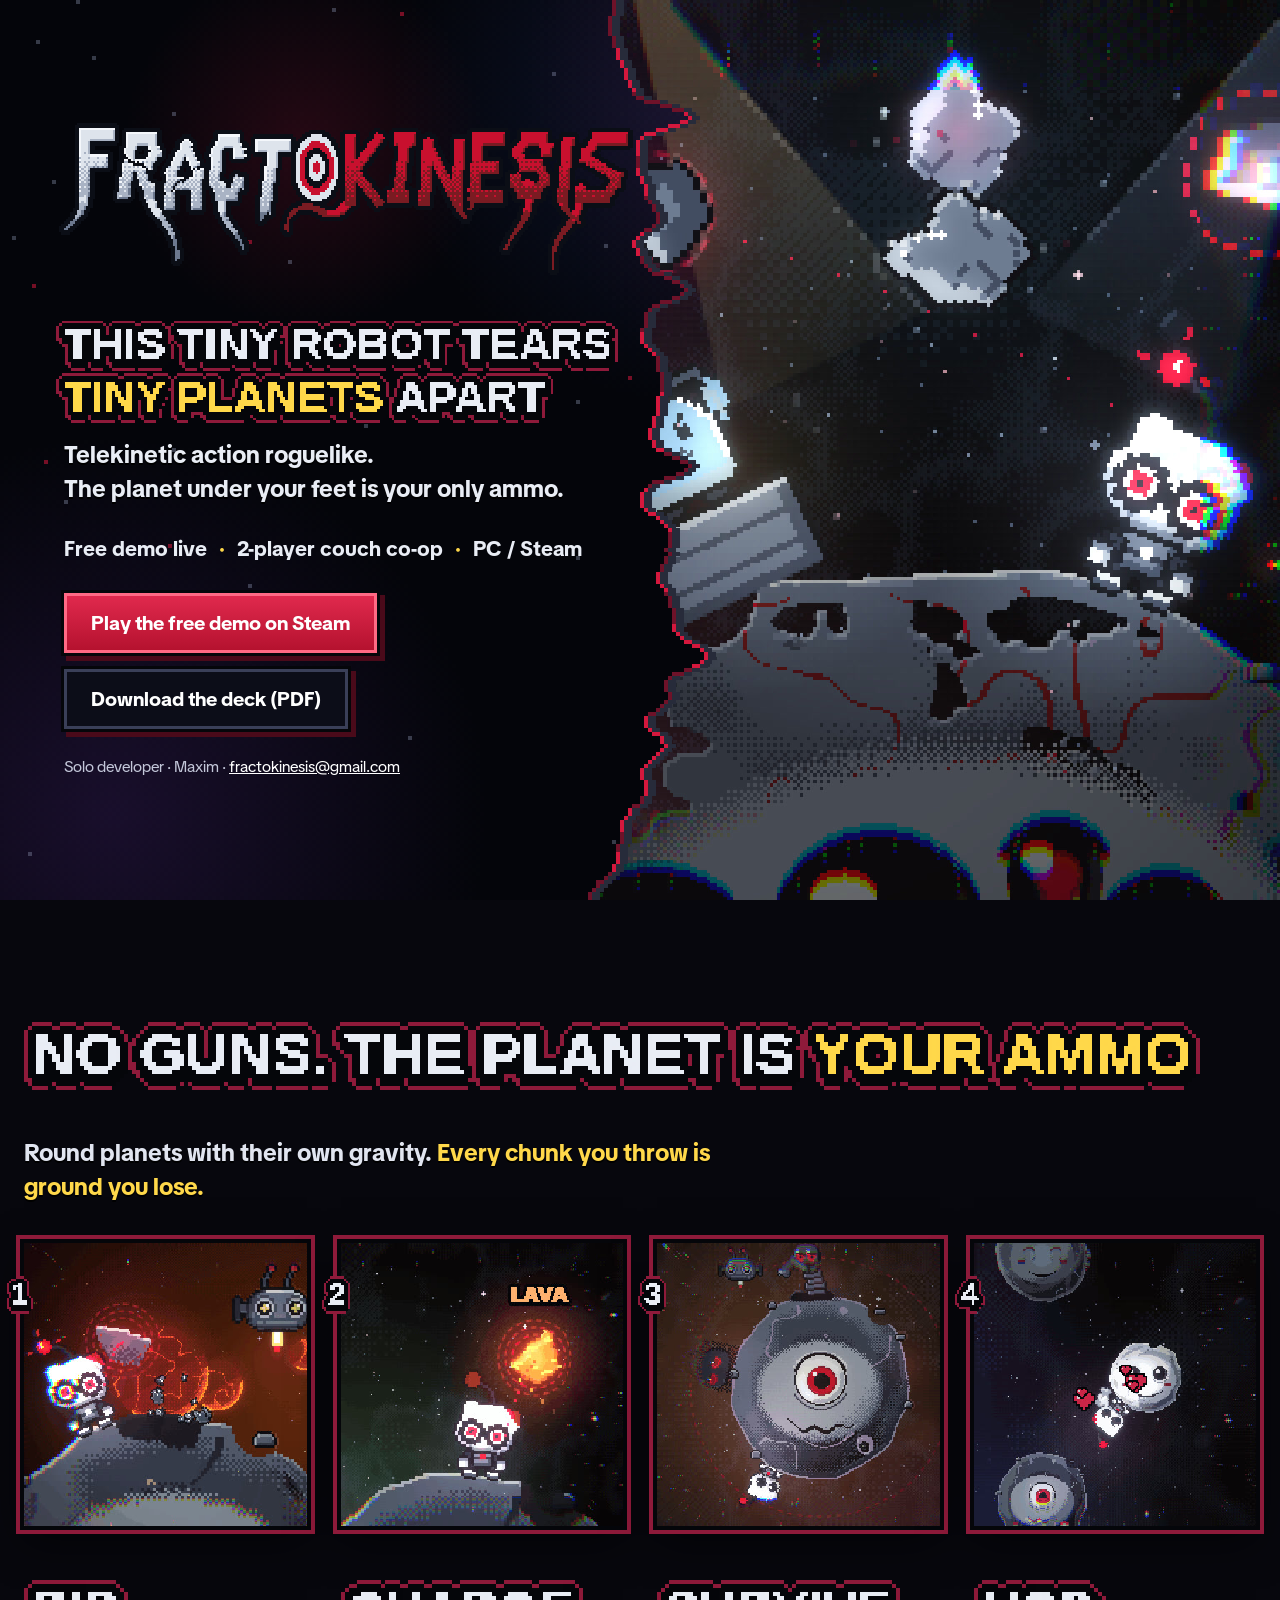
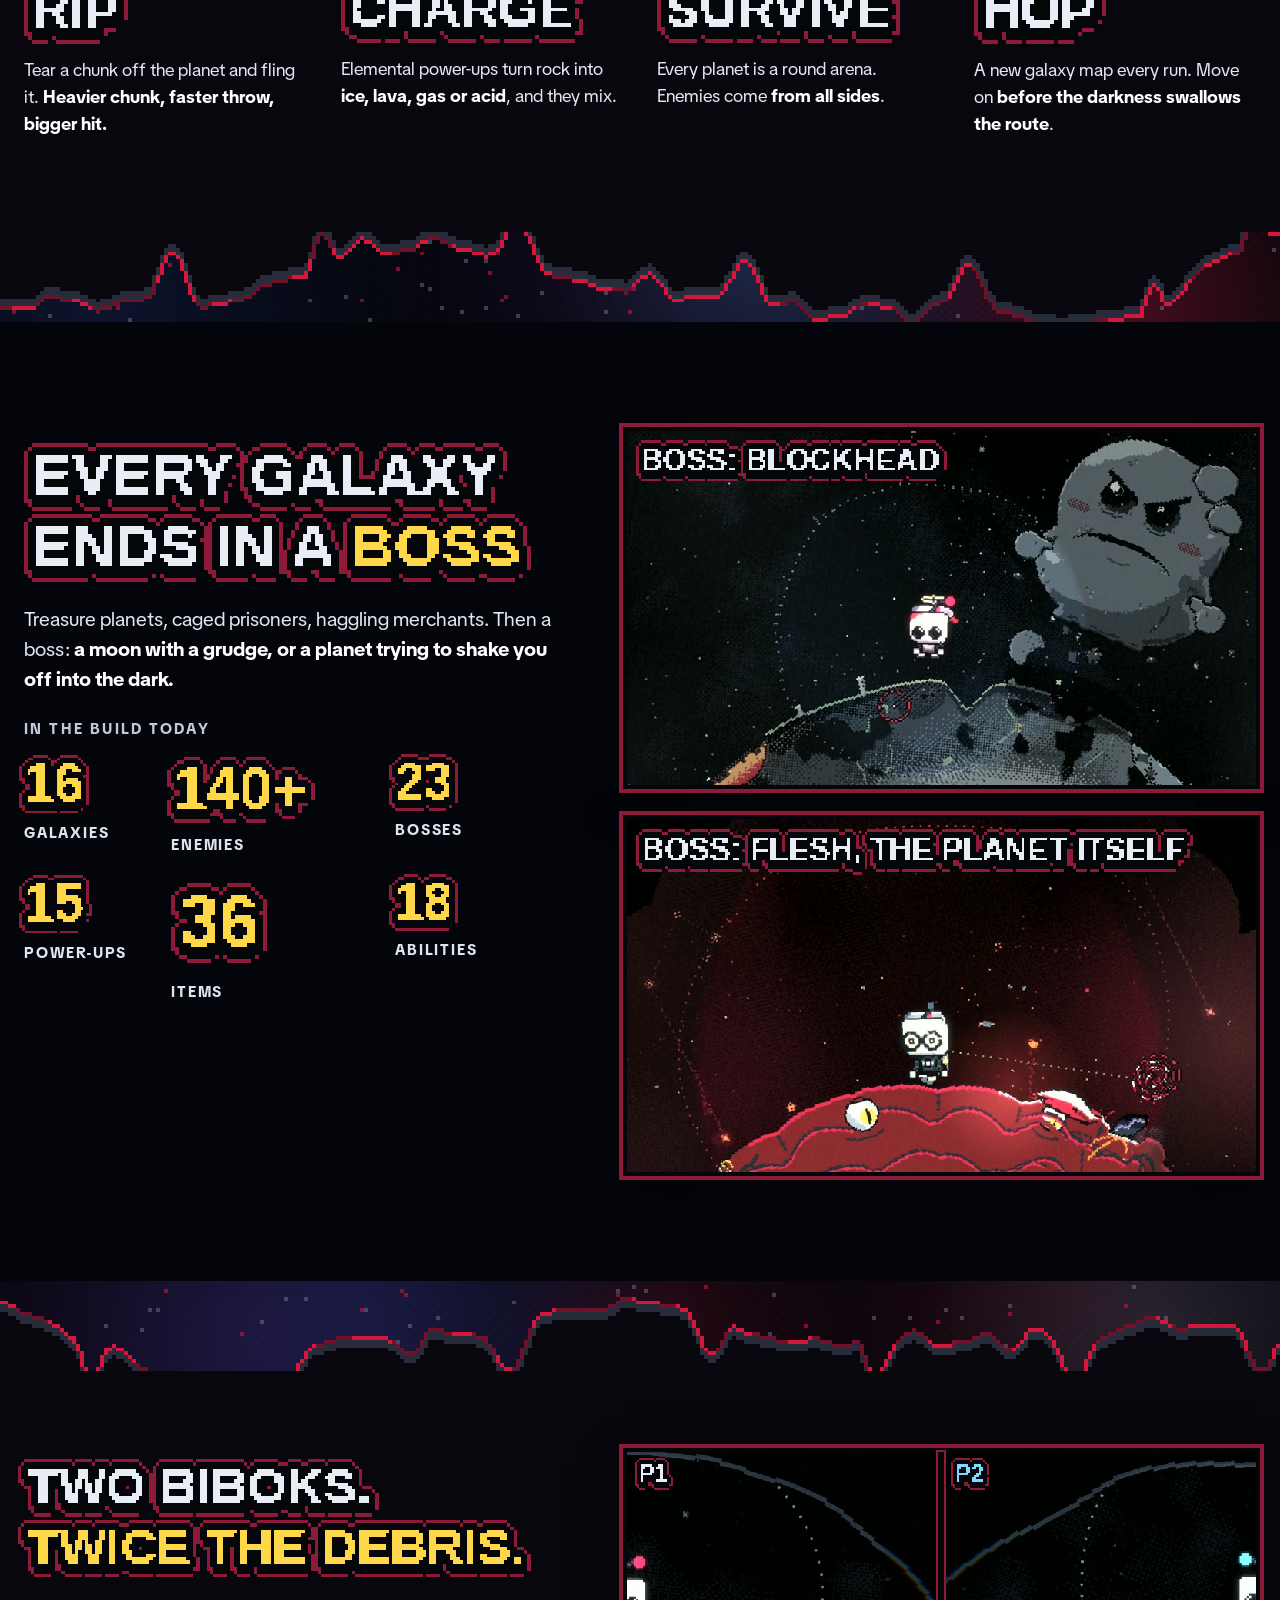
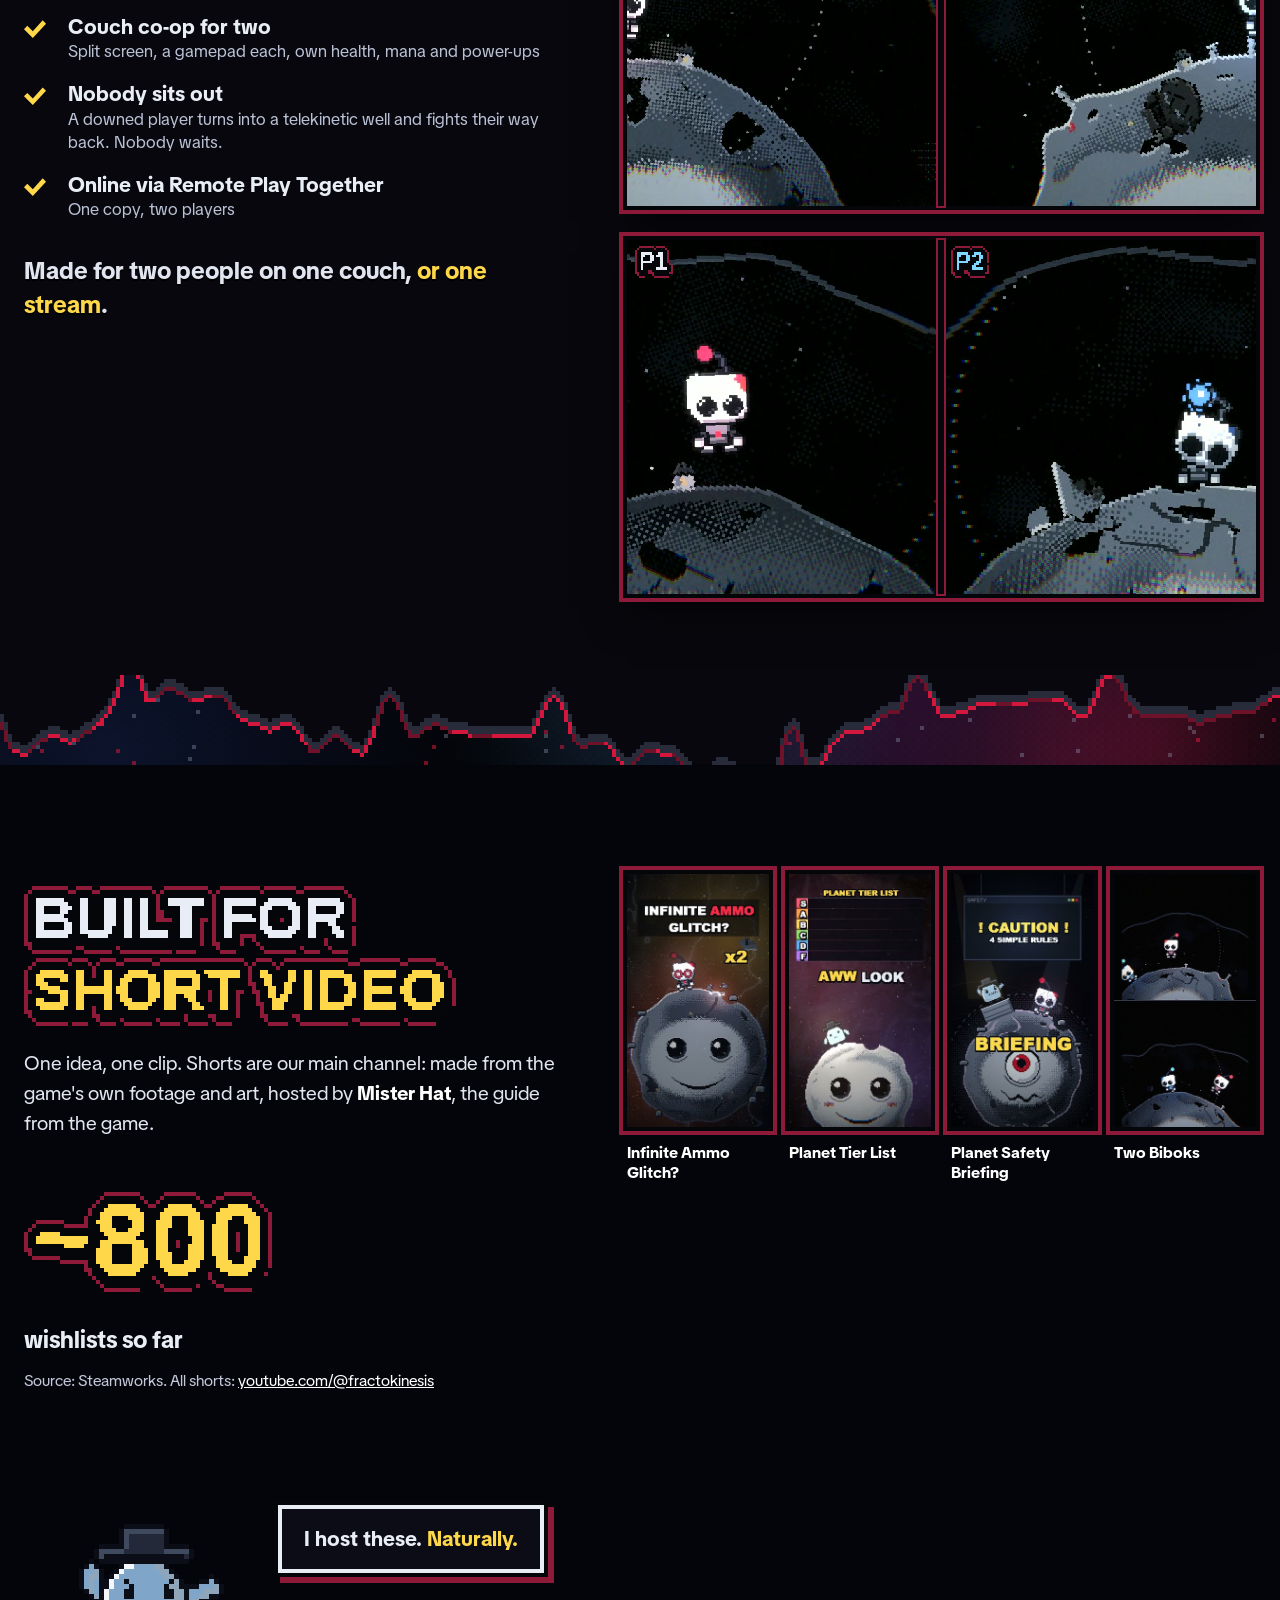
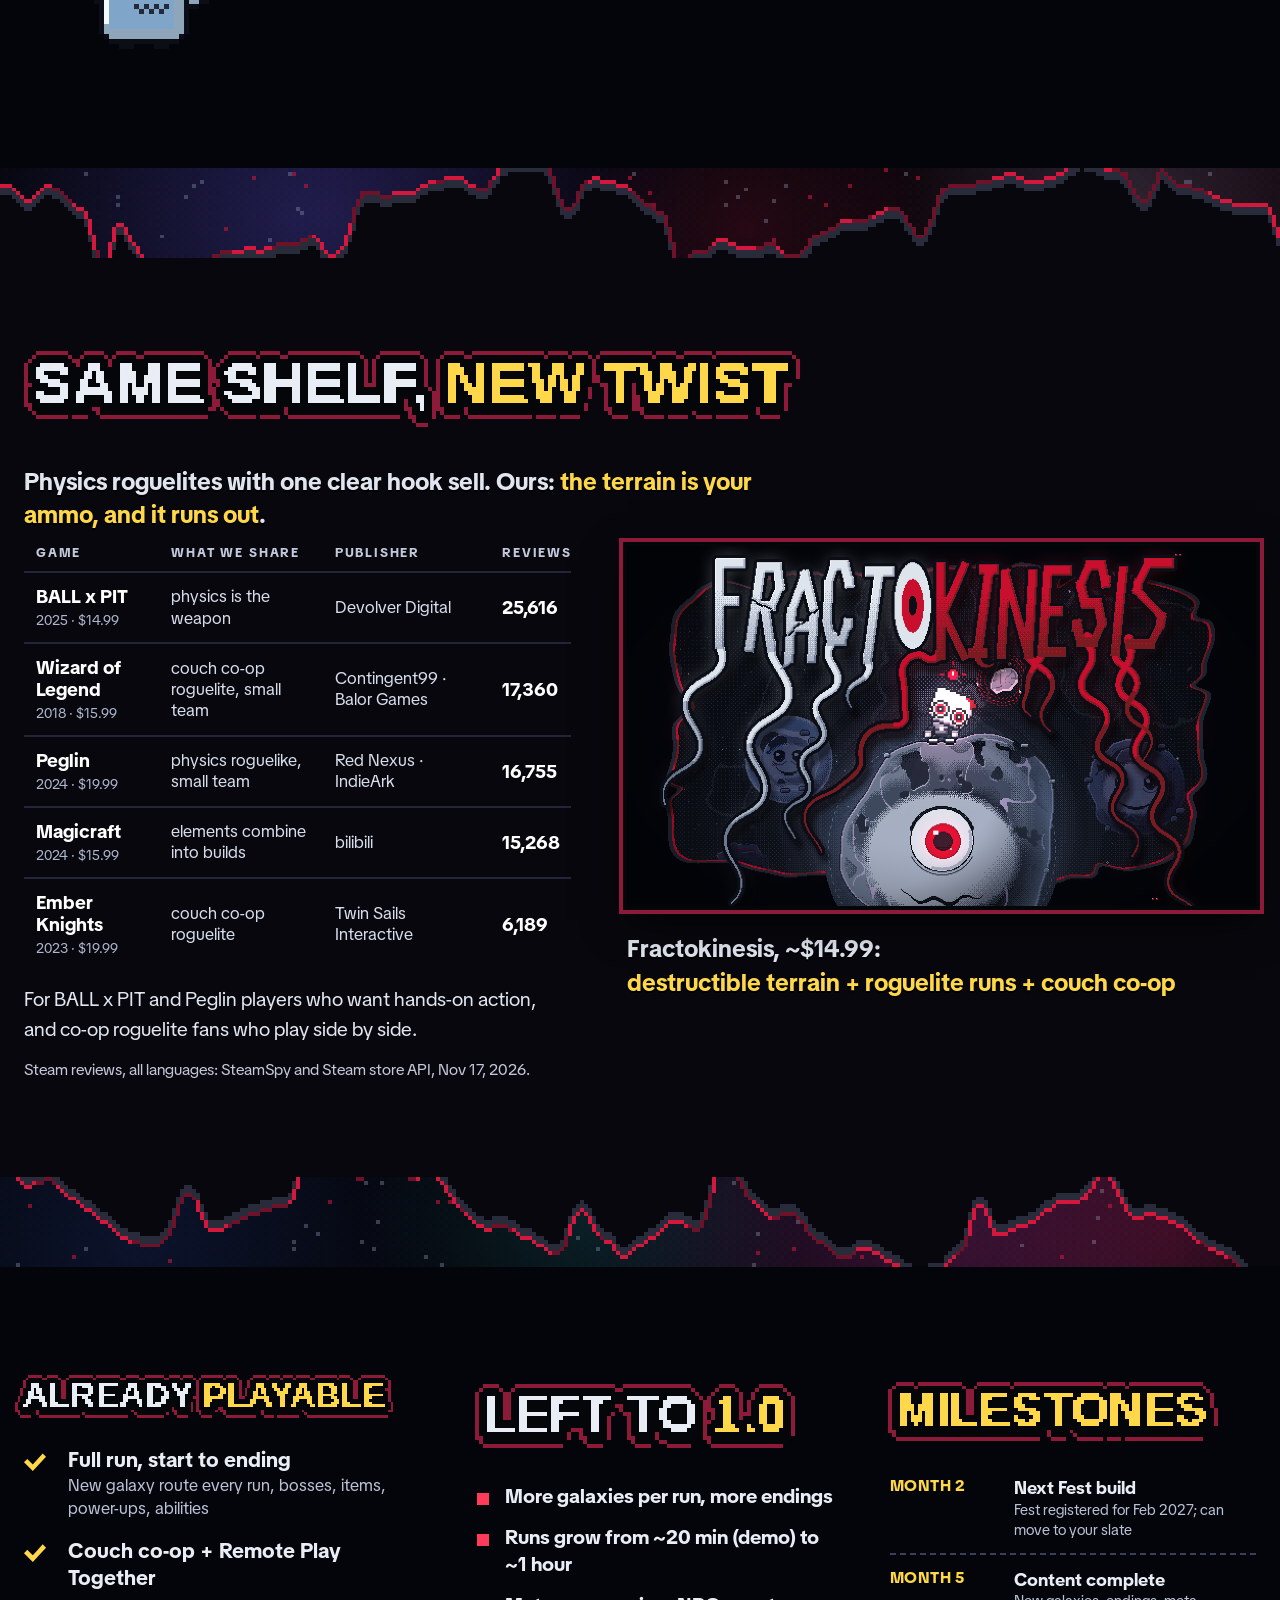
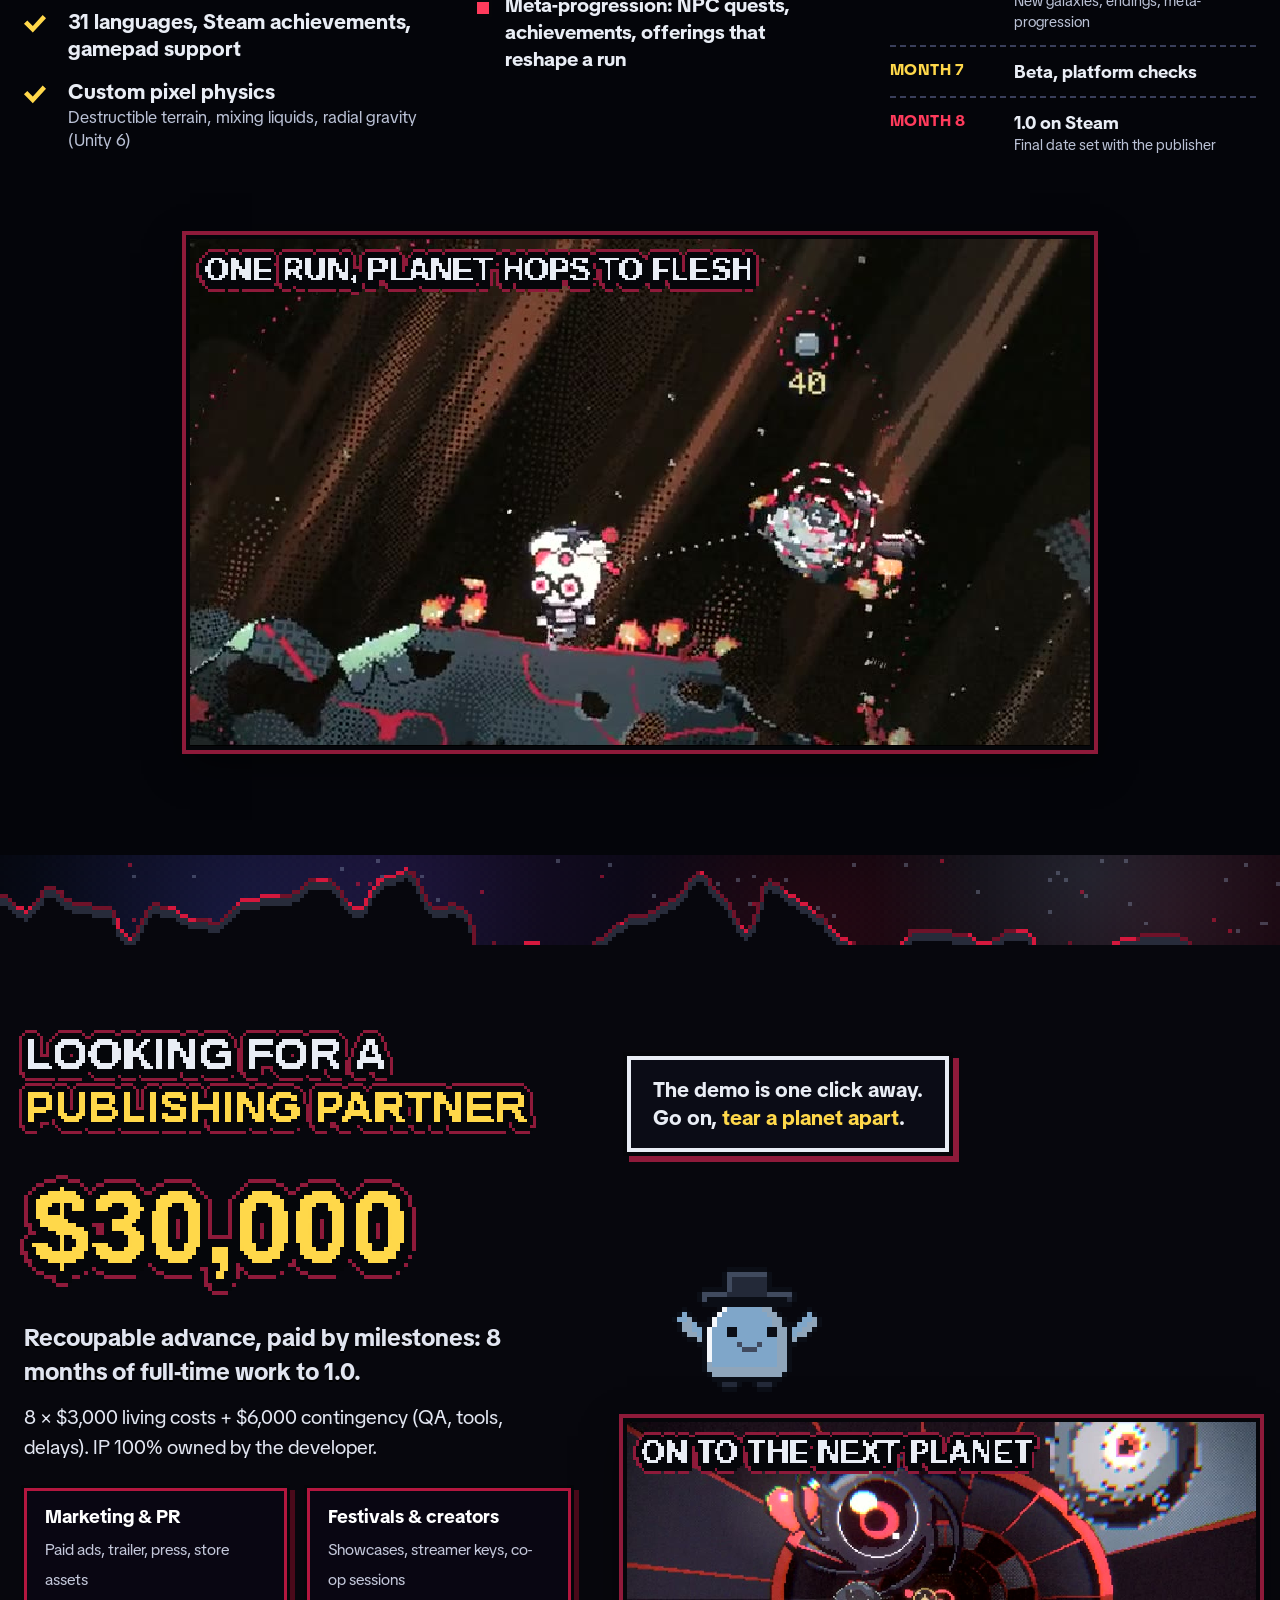
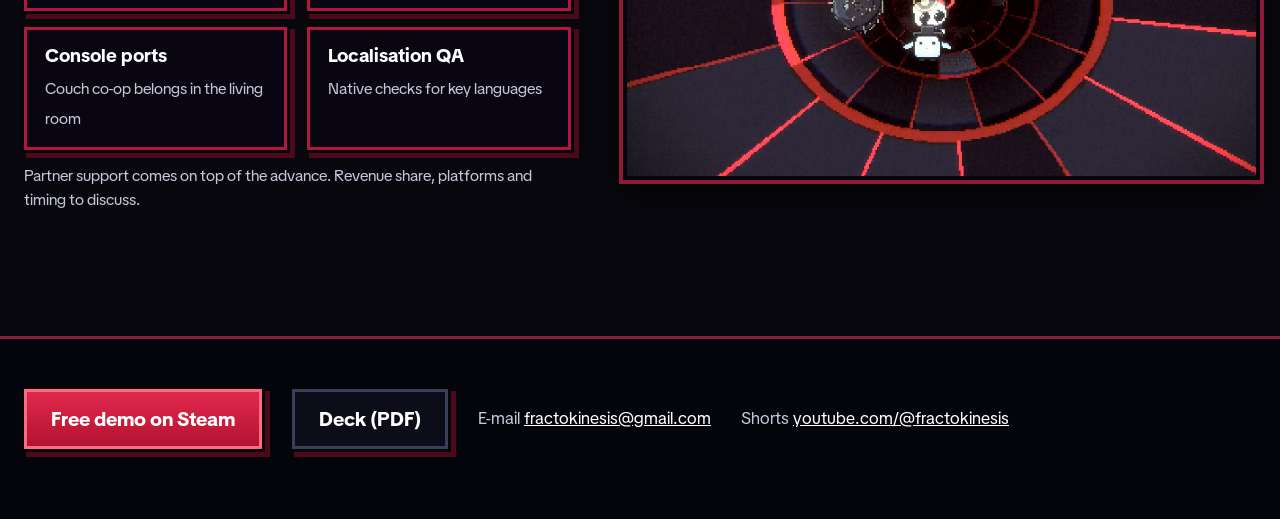
==== index.html @ a1fb47ad "Fractokinesis: publisher pitch Co-Authored-By: Claude Opus 5.5 <noreply@anthropic.com>" ====
<!DOCTYPE html>
<html lang="en"><head><meta charset="utf-8">
<title>Fractokinesis — for publishers</title>
<meta name="viewport" content="width=device-width,initial-scale=1">
<meta name="description" content="Fractokinesis: a telekinetic action roguelike where the planet is your ammo. Free demo on Steam, couch co-op. Looking for a publishing partner.">
<meta name="robots" content="noindex">
<link rel="stylesheet" href="site.css"></head>
<body class="site">
<canvas class="sky" data-seed="3"></canvas>
<header class="hero">
  <video class="herovid" muted loop playsinline preload="none" data-src="assets/cover.mp4" poster="assets/cover.jpg"></video>
  <canvas class="dark heroDark" data-side="right" data-at="0.5" data-seed="2" data-k="4"></canvas>
  <div class="heroText">
    <div class="logosite" role="img" aria-label="Fractokinesis"></div>
    <canvas class="pxt" data-t="THIS TINY ROBOT TEARS|*TINY PLANETS* APART" data-px="15" data-k="4"></canvas>
    <p class="lead">Telekinetic action roguelike.<br>The planet under your feet is your only ammo.</p>
    <p class="facts">Free demo live<i>·</i>2-player couch co-op<i>·</i>PC / Steam</p>
    <div class="btns"><a class="btn red" href="https://store.steampowered.com/app/5361720/Fractokinesis/">Play the free demo on Steam</a><a class="btn" href="Fractokinesis_pitch.pdf">Download the deck (PDF)</a></div>
    <p class="small">Solo developer · Maxim · <a href="mailto:fractokinesis@gmail.com">fractokinesis@gmail.com</a></p>
  </div>
</header>
<section id="loop" class="sec"><div class="wrap"><canvas class="pxt" data-t="NO GUNS. THE PLANET IS *YOUR AMMO*" data-px="15" data-k="4"></canvas>
<p class="lead">Round planets with their own gravity. <b class=g>Every chunk you throw is ground you lose.</b></p>
<div class="grid4"><div class="step"><figure class="shot sq"><video class="" muted loop playsinline preload="none" data-src="assets/step_ammo.mp4" poster="assets/step_ammo.jpg"></video><div class="tag"><canvas class="pxt" data-t="1" data-px="14" data-k="4"></canvas></div></figure><canvas class="pxt" data-t="RIP" data-px="13" data-k="4"></canvas><p>Tear a chunk off the planet and fling it. <b>Heavier chunk, faster throw, bigger hit.</b></p></div><div class="step"><figure class="shot sq"><video class="" muted loop playsinline preload="none" data-src="assets/step_sparks.mp4" poster="assets/step_sparks.jpg"></video><div class="tag"><canvas class="pxt" data-t="2" data-px="14" data-k="4"></canvas></div></figure><canvas class="pxt" data-t="CHARGE" data-px="13" data-k="4"></canvas><p>Elemental power-ups turn rock into <b>ice, lava, gas or acid</b>, and they mix.</p></div><div class="step"><figure class="shot sq"><video class="" muted loop playsinline preload="none" data-src="assets/step_planets.mp4" poster="assets/step_planets.jpg"></video><div class="tag"><canvas class="pxt" data-t="3" data-px="14" data-k="4"></canvas></div></figure><canvas class="pxt" data-t="SURVIVE" data-px="13" data-k="4"></canvas><p>Every planet is a round arena. Enemies come <b>from all sides</b>.</p></div><div class="step"><figure class="shot sq"><video class="" muted loop playsinline preload="none" data-src="assets/step_galaxy.mp4" poster="assets/step_galaxy.jpg"></video><div class="tag"><canvas class="pxt" data-t="4" data-px="14" data-k="4"></canvas></div></figure><canvas class="pxt" data-t="HOP" data-px="13" data-k="4"></canvas><p>A new galaxy map every run. Move on <b>before the darkness swallows the route</b>.</p></div></div></div></section>
<section id="bosses" class="sec darkband"><canvas class="dark edge top" data-side="top" data-at="0.5" data-seed="7" data-k="4"></canvas><div class="wrap"><div class="split">
  <div class="txt"><canvas class="pxt" data-t="EVERY GALAXY|ENDS IN A *BOSS*" data-px="15" data-k="4"></canvas>
    <p>Treasure planets, caged prisoners, haggling merchants. Then a boss: <b>a moon with a grudge, or a planet trying to shake you off into the dark.</b></p>
    <p class="kick">In the build today</p><div class="nums"><div class="num"><canvas class="pxt" data-t="*16*" data-px="18" data-k="4"></canvas><span>galaxies</span></div><div class="num"><canvas class="pxt" data-t="*140+*" data-px="18" data-k="4"></canvas><span>enemies</span></div><div class="num"><canvas class="pxt" data-t="*23*" data-px="18" data-k="4"></canvas><span>bosses</span></div><div class="num"><canvas class="pxt" data-t="*15*" data-px="18" data-k="4"></canvas><span>power-ups</span></div><div class="num"><canvas class="pxt" data-t="*36*" data-px="18" data-k="4"></canvas><span>items</span></div><div class="num"><canvas class="pxt" data-t="*18*" data-px="18" data-k="4"></canvas><span>abilities</span></div></div></div>
  <div class="media2"><figure class="shot"><video class="" muted loop playsinline preload="none" data-src="assets/boss_block.mp4" poster="assets/boss_block.jpg"></video><div class="cap"><canvas class="pxt" data-t="BOSS: BLOCKHEAD" data-px="11" data-k="3"></canvas></div></figure><figure class="shot"><video class="" muted loop playsinline preload="none" data-src="assets/boss_flesh.mp4" poster="assets/boss_flesh.jpg"></video><div class="cap"><canvas class="pxt" data-t="BOSS: FLESH, THE PLANET ITSELF" data-px="11" data-k="3"></canvas></div></figure></div>
</div></div><canvas class="dark edge bottom" data-side="bottom" data-at="0.5" data-seed="8" data-k="4"></canvas></section>
<section id="coop" class="sec"><div class="wrap"><div class="split rev">
  <div class="txt"><canvas class="pxt" data-t="TWO BIBOKS.|*TWICE THE DEBRIS.*" data-px="15" data-k="4"></canvas>
    <ul class="done">
      <li>Couch co-op for two<small>Split screen, a gamepad each, own health, mana and power-ups</small></li>
      <li>Nobody sits out<small>A downed player turns into a telekinetic well and fights their way back. Nobody waits.</small></li>
      <li>Online via Remote Play Together<small>One copy, two players</small></li></ul>
    <p class="lead">Made for two people on one couch, <b class=g>or one stream</b>.</p></div>
  <div class="media2"><figure class="shot"><video class="" muted loop playsinline preload="none" data-src="assets/coop.mp4" poster="assets/coop.jpg"></video><div class="seam"></div><div class="pl l"><canvas class="pxt" data-t="P1" data-px="11" data-k="3"></canvas></div><div class="pl r"><canvas class="pxt" data-t="@P2@" data-px="11" data-k="3"></canvas></div></figure><figure class="shot"><video class="" muted loop playsinline preload="none" data-src="assets/revive.mp4" poster="assets/revive.jpg"></video><div class="seam"></div><div class="pl l"><canvas class="pxt" data-t="P1" data-px="11" data-k="3"></canvas></div><div class="pl r"><canvas class="pxt" data-t="@P2@" data-px="11" data-k="3"></canvas></div></figure></div>
</div></div></section>
<section id="shorts" class="sec darkband"><canvas class="dark edge top" data-side="top" data-at="0.5" data-seed="13" data-k="4"></canvas><div class="wrap"><div class="split">
  <div class="txt"><canvas class="pxt" data-t="BUILT FOR|*SHORT VIDEO*" data-px="15" data-k="4"></canvas>
    <p>One idea, one clip. Shorts are our main channel: made from the game's own footage and art, hosted by <b>Mister Hat</b>, the guide from the game.</p>
    <div class="big"><canvas class="pxt" data-t="*~800*" data-px="26" data-k="4"></canvas><span>wishlists so far</span></div>
    <p class="small">Source: Steamworks. All shorts: <a href="https://www.youtube.com/@fractokinesis">youtube.com/@fractokinesis</a></p>
    <div class="hatline"><canvas class="hat" data-pose="33" data-k="5"></canvas><div class="bub">I host these. <b class=g>Naturally.</b></div></div></div>
  <div class="phones"><a class="phone" href="https://www.youtube.com/shorts/Y9J9lkQ8ZM8"><span class="scr"><video class="" muted loop playsinline preload="none" data-src="assets/short_hk_inf_b.mp4" poster="assets/short_hk_inf_b.jpg"></video></span><span class="nm">Infinite Ammo Glitch?</span></a><a class="phone" href="https://www.youtube.com/shorts/lbmnYdfjoB0"><span class="scr"><video class="" muted loop playsinline preload="none" data-src="assets/short_oct_tier.mp4" poster="assets/short_oct_tier.jpg"></video></span><span class="nm">Planet Tier List</span></a><a class="phone" href="https://www.youtube.com/shorts/LkdtbgHrfQQ"><span class="scr"><video class="" muted loop playsinline preload="none" data-src="assets/short_hat_safety.mp4" poster="assets/short_hat_safety.jpg"></video></span><span class="nm">Planet Safety Briefing</span></a><a class="phone" href="https://www.youtube.com/shorts/XZiqSFOAvmo"><span class="scr"><video class="" muted loop playsinline preload="none" data-src="assets/short_coop.mp4" poster="assets/short_coop.jpg"></video></span><span class="nm">Two Biboks</span></a></div>
</div></div><canvas class="dark edge bottom" data-side="bottom" data-at="0.5" data-seed="14" data-k="4"></canvas></section>
<section id="market" class="sec"><div class="wrap"><canvas class="pxt" data-t="SAME SHELF, *NEW TWIST*" data-px="15" data-k="4"></canvas>
<p class="lead">Physics roguelites with one clear hook sell. Ours: <b class=g>the terrain is your ammo, and it runs out</b>.</p>
<div class="split">
  <div class="txt"><div class="tablewrap"><table class="cmp"><tr><th>Game</th><th>What we share</th><th>Publisher</th><th>Reviews</th></tr><tr><td class="nm">BALL x PIT<small>2025 · $14.99</small></td><td>physics is the weapon</td><td>Devolver Digital</td><td class="v">25,616</td></tr><tr><td class="nm">Wizard of Legend<small>2018 · $15.99</small></td><td>couch co-op roguelite, small team</td><td>Contingent99 · Balor Games</td><td class="v">17,360</td></tr><tr><td class="nm">Peglin<small>2024 · $19.99</small></td><td>physics roguelike, small team</td><td>Red Nexus · IndieArk</td><td class="v">16,755</td></tr><tr><td class="nm">Magicraft<small>2024 · $15.99</small></td><td>elements combine into builds</td><td>bilibili</td><td class="v">15,268</td></tr><tr><td class="nm">Ember Knights<small>2023 · $19.99</small></td><td>couch co-op roguelite</td><td>Twin Sails Interactive</td><td class="v">6,189</td></tr></table></div>
    <p>For BALL x PIT and Peglin players who want hands-on action, and co-op roguelite fans who play side by side.</p>
    <p class="small">Steam reviews, all languages: SteamSpy and Steam store API, Nov 17, 2026.</p></div>
  <div class="capsule"><figure class="shot"><img src="assets/capsule.png" alt="Fractokinesis store capsule"></figure>
    <p class="lead">Fractokinesis, ~$14.99:<br><b class=g>destructible terrain + roguelite runs + couch co-op</b></p></div>
</div></div></section>
<section id="plan" class="sec darkband"><canvas class="dark edge top" data-side="top" data-at="0.5" data-seed="19" data-k="4"></canvas><div class="wrap"><div class="cols3">
  <div><canvas class="pxt" data-t="ALREADY *PLAYABLE*" data-px="13" data-k="4"></canvas>
    <ul class="done">
      <li>Full run, start to ending<small>New galaxy route every run, bosses, items, power-ups, abilities</small></li>
      <li>Couch co-op + Remote Play Together</li>
      <li>31 languages, Steam achievements, gamepad support</li>
      <li>Custom pixel physics<small>Destructible terrain, mixing liquids, radial gravity (Unity 6)</small></li></ul></div>
  <div><canvas class="pxt" data-t="LEFT TO *1.0*" data-px="13" data-k="4"></canvas><ul class="left"><li>More galaxies per run, more endings</li><li>Runs grow from ~20 min (demo) to ~1 hour</li><li>Meta-progression: NPC quests, achievements, offerings that reshape a run</li></ul></div>
  <div><canvas class="pxt" data-t="*MILESTONES*" data-px="13" data-k="4"></canvas>
    <div class="tl">
      <div class="row"><b>MONTH 2</b><span>Next Fest build<small>Fest registered for Feb 2027; can move to your slate</small></span></div>
      <div class="row"><b>MONTH 5</b><span>Content complete<small>New galaxies, endings, meta-progression</small></span></div>
      <div class="row"><b>MONTH 7</b><span>Beta, platform checks</span></div>
      <div class="row now"><b>MONTH 8</b><span>1.0 on Steam<small>Final date set with the publisher</small></span></div></div></div>
</div>
<div class="runrow"><figure class="shot"><video class="" muted loop playsinline preload="none" data-src="assets/run.mp4" poster="assets/run.jpg"></video><div class="cap"><canvas class="pxt" data-t="ONE RUN, PLANET HOPS TO FLESH" data-px="11" data-k="3"></canvas></div></figure></div></div><canvas class="dark edge bottom" data-side="bottom" data-at="0.5" data-seed="20" data-k="4"></canvas></section>
<section id="ask" class="sec"><div class="wrap"><div class="split">
  <div class="txt"><canvas class="pxt" data-t="LOOKING FOR A|*PUBLISHING PARTNER*" data-px="15" data-k="4"></canvas>
    <canvas class="pxt" data-t="*$30,000*" data-px="26" data-k="4"></canvas>
    <p class="lead">Recoupable advance, paid by milestones: 8 months of full-time work to 1.0.</p>
    <p>8 × $3,000 living costs + $6,000 contingency (QA, tools, delays). IP 100% owned by the developer.</p>
    <div class="ask">
      <div class="it"><b>Marketing &amp; PR</b><span>Paid ads, trailer, press, store assets</span></div>
      <div class="it"><b>Festivals &amp; creators</b><span>Showcases, streamer keys, co-op sessions</span></div>
      <div class="it"><b>Console ports</b><span>Couch co-op belongs in the living room</span></div>
      <div class="it"><b>Localisation QA</b><span>Native checks for key languages</span></div></div>
    <p class="small">Partner support comes on top of the advance. Revenue share, platforms and timing to discuss.</p></div>
  <div class="askside"><div class="bub">The demo is one click away.<br>Go on, <b class=g>tear a planet apart</b>.</div><canvas class="hat" data-pose="38" data-k="5"></canvas>
    <figure class="shot"><video class="" muted loop playsinline preload="none" data-src="assets/portal.mp4" poster="assets/portal.jpg"></video><div class="cap"><canvas class="pxt" data-t="ON TO THE NEXT PLANET" data-px="11" data-k="3"></canvas></div></figure></div>
</div></div></section>
<footer class="foot"><div class="wrap"><a class="btn red" href="https://store.steampowered.com/app/5361720/Fractokinesis/">Free demo on Steam</a><a class="btn" href="Fractokinesis_pitch.pdf">Deck (PDF)</a><span>E-mail <a href="mailto:fractokinesis@gmail.com">fractokinesis@gmail.com</a></span><span>Shorts <a href="https://www.youtube.com/@fractokinesis">youtube.com/@fractokinesis</a></span></div></footer>
<script src="px.js"></script><script src="site.js"></script>
</body></html>
---- site.css ----
/* Питч как сайт: стиль карточек описания Steam (пиксельные заголовки px.js, рваная тьма, кадры в пиксельных рамках), адаптивно. */
@font-face { font-family: 'TT'; src: url('assets/TikTokSans_400.ttf'); font-weight: 400; font-display: swap; }
@font-face { font-family: 'TT'; src: url('assets/TikTokSans_700.ttf'); font-weight: 700; font-display: swap; }
:root { --g: #ffd84a; --r: #ff3b5c; --rim: #8e1a3a; --w: #e9edf5; --mut: #c3c7d9; }
* { box-sizing: border-box; margin: 0; padding: 0; }
html { scroll-behavior: smooth; }
body { background: #07070d; color: var(--w); font: 400 20px/1.5 'TT', 'Segoe UI', sans-serif; overflow-x: hidden; }
a { color: #fff; }
b { font-weight: 700; color: #fff; }
b.g, .g { color: var(--g); } b.r { color: var(--r); }
canvas.sky { position: fixed; inset: 0; width: 100vw; height: 100vh; z-index: -1; image-rendering: pixelated; }
canvas.pxt, canvas.hat, canvas.dark { image-rendering: pixelated; display: block; }
/* пиксельный заголовок сжимается на узком экране (пропорционально, без сглаживания) */
canvas.pxt { max-width: 100% !important; height: auto !important; }
/* колонки сетки не раздуваются шириной холста заголовка */
.split > *, .grid4 > *, .cols3 > *, .media2 > *, .phones > *, .ask > * { min-width: 0; }

.wrap { width: min(1240px, 100% - 48px); margin: 0 auto; }
.sec { position: relative; padding: 110px 0; }
.sec > .wrap > canvas.pxt { margin-bottom: 18px !important; }
.lead { font: 700 24px/1.4 'TT'; text-shadow: 0 2px 0 #000; margin: 14px 0 28px; max-width: 980px; }
.sec p { margin: 14px 0; color: #e1e5f0; max-width: 760px; }
.small { font-size: 16px; color: var(--mut) !important; }
.kick { font: 700 15px/1 'TT' !important; letter-spacing: .16em; text-transform: uppercase; color: var(--mut) !important; margin-top: 28px !important; }

/* тёмная полоса с рваными краями сверху и снизу */
.darkband { background: #04050a; margin: 60px 0; }
.darkband canvas.edge { position: absolute; left: 0; width: 100%; height: 90px; pointer-events: none; }
.darkband canvas.edge.top { top: -89px; }
.darkband canvas.edge.bottom { bottom: -89px; }

/* кадры в пиксельной рамке */
.shot { position: relative; background: #000; box-shadow: 0 0 0 4px #05060a, 0 0 0 8px var(--rim), 0 14px 40px rgba(0,0,0,.6); }
.shot video, .shot img { display: block; width: 100%; aspect-ratio: 16 / 9; object-fit: cover; image-rendering: pixelated; }
.shot.sq video { aspect-ratio: 1; }
.shot .cap { position: absolute; left: 10px; top: 8px; z-index: 2; max-width: calc(100% - 20px); }
.shot .cap canvas.pxt { max-width: 100% !important; }
.shot .tag { position: absolute; left: -8px; top: -8px; z-index: 2; }
.shot .seam { position: absolute; left: calc(50% - 3px); top: 0; bottom: 0; width: 6px; z-index: 2; background: #05060a; box-shadow: 0 0 0 2px var(--rim); }
.shot .pl { position: absolute; top: 8px; z-index: 2; } .shot .pl.l { left: 12px; } .shot .pl.r { left: calc(50% + 14px); }
.shot .pl canvas.pxt { max-width: 60px !important; }

/* герой */
.hero { position: relative; min-height: var(--heroH, 100vh); display: flex; align-items: center; overflow: hidden; }
.hero .herovid { position: absolute; inset: 0; width: 100%; height: 100%; object-fit: cover; object-position: 75% 50%; image-rendering: pixelated; z-index: 0; }
.hero canvas.heroDark { position: absolute; left: 0; top: 0; width: 100%; height: 100%; z-index: 1; }
.heroText { position: relative; z-index: 2; width: min(46vw, 860px); margin-left: max(24px, 5vw); padding: 60px 0; }
.logosite { width: 100%; max-width: 760px; aspect-ratio: 264 / 70; margin: 0 0 40px -16px; background: url('assets/logo_anim.png') 0 0 / 100% 1200% no-repeat; image-rendering: pixelated; }
.facts { font: 700 21px/1.4 'TT'; margin: 0 0 30px; } .facts i { font-style: normal; color: var(--g); margin: 0 12px; }
.btns { display: flex; flex-wrap: wrap; gap: 16px; margin-bottom: 26px; }
.btn { display: inline-block; text-decoration: none; font: 700 20px/1 'TT'; color: #fff; padding: 17px 24px; background: #0c0d18;
  border: 3px solid #3a3f58; box-shadow: 0 0 0 3px #05060a, 5px 5px 0 3px #4a0a1a; }
.btn.red { background: linear-gradient(#e0294d, #b5122f); border-color: #ff6a84; }
.btn:hover { filter: brightness(1.15); }

/* кор-луп */
.grid4 { display: grid; grid-template-columns: repeat(4, 1fr); gap: 34px; margin-top: 40px; }
.step canvas.pxt { margin-top: 26px !important; }
.step p { font-size: 18px; margin-top: 8px; }

/* текст + медиа */
.split { display: grid; grid-template-columns: 1fr 1.15fr; gap: 56px; align-items: start; }
.split.rev .txt { order: 0; }
.media2 { display: grid; gap: 34px; }
.nums { display: grid; grid-template-columns: repeat(3, auto); justify-content: start; gap: 18px 44px; margin-top: 14px; }
.num span { display: block; font: 700 15px/1 'TT'; letter-spacing: .12em; text-transform: uppercase; color: #dfe3ee; margin-top: 6px; }
.big { margin: 30px 0 6px; } .big span { display: block; font: 700 24px/1.2 'TT'; margin-top: 6px; }

ul.done { list-style: none; margin: 24px 0; }
ul.done li { font: 700 21px/1.3 'TT'; padding: 8px 0 8px 44px; position: relative; }
ul.done li small { display: block; font: 400 17px/1.4 'TT'; color: #b9c0d4; }
ul.done li::before { content: ''; position: absolute; left: 0; top: 13px; width: 22px; height: 22px; background: var(--g);
  box-shadow: 0 0 0 3px #05060a, 3px 3px 0 3px var(--rim); clip-path: polygon(0 50%, 15% 35%, 40% 60%, 85% 10%, 100% 25%, 40% 90%); }
ul.left { list-style: none; margin: 24px 0; }
ul.left li { font: 700 20px/1.35 'TT'; padding: 7px 0 7px 30px; position: relative; }
ul.left li::before { content: ''; position: absolute; left: 2px; top: 17px; width: 12px; height: 12px; background: var(--r); box-shadow: 0 0 0 3px #05060a; }

/* шортсы */
.phones { display: grid; grid-template-columns: repeat(4, 1fr); gap: 20px; }
.phone { text-decoration: none; color: #fff; }
.phone .scr { display: block; position: relative; box-shadow: 0 0 0 4px #05060a, 0 0 0 8px var(--rim); }
.phone .scr video { display: block; width: 100%; aspect-ratio: 9 / 16; object-fit: cover; }
.phone .nm { display: block; font: 700 16px/1.25 'TT'; margin-top: 16px; }
.hatline { display: flex; align-items: center; gap: 14px; margin-top: 26px; }
.bub { position: relative; background: #0b0c16; border: 4px solid #e9edf5; padding: 16px 22px; font: 700 21px/1.35 'TT';
  box-shadow: 0 0 0 4px #05060a, 6px 6px 0 4px var(--rim); }

/* рынок */
.tablewrap { overflow-x: auto; }
table.cmp { border-collapse: collapse; width: 100%; min-width: 560px; }
table.cmp th { font: 700 13px/1 'TT'; letter-spacing: .14em; text-transform: uppercase; color: var(--mut); text-align: left; padding: 0 12px 12px; }
table.cmp td { padding: 13px 12px; border-top: 2px solid #23263a; font: 400 17px/1.25 'TT'; color: #d6dbea; }
table.cmp td.nm { font: 700 19px/1.15 'TT'; color: #fff; }
table.cmp td.nm small { display: block; font: 400 14px/1.3 'TT'; color: #aeb5cc; margin-top: 3px; }
table.cmp td.v { font: 700 19px/1 'TT'; color: #fff; white-space: nowrap; }
.capsule .shot img { aspect-ratio: 1232 / 706; image-rendering: auto; }
.capsule .lead { margin-top: 26px; }

/* план */
.cols3 { display: grid; grid-template-columns: 1.1fr 1fr 1fr; gap: 48px; }
.tl { margin-top: 20px; }
.tl .row { display: grid; grid-template-columns: 110px 1fr; gap: 14px; padding: 13px 0; border-top: 2px dashed #3a3f5c; }
.tl .row:first-child { border-top: none; }
.tl b { font: 700 16px/1.3 'TT'; color: var(--g); letter-spacing: .04em; } .tl .now b { color: var(--r); }
.tl span { font: 700 18px/1.3 'TT'; } .tl small { display: block; font: 400 15px/1.35 'TT'; color: #b9c0d4; }
.runrow { max-width: 900px; margin: 54px auto 0; }

/* что просим */
.ask { display: grid; grid-template-columns: 1fr 1fr; gap: 16px 20px; margin: 26px 0 14px; }
.ask .it { background: rgba(10,6,20,.86); border: 3px solid #b3173f; padding: 15px 18px; box-shadow: 0 0 0 3px #05060a, 5px 5px 0 3px #4a0a1a; }
.ask .it b { display: block; font: 700 19px/1.2 'TT'; margin-bottom: 4px; }
.ask .it span { font: 400 16px/1.35 'TT'; color: #c3c7d9; }
.askside { display: flex; flex-direction: column; align-items: flex-start; gap: 10px; padding-top: 30px; }
.askside .shot { width: 100%; margin-top: 10px; }

.foot { padding: 50px 0 70px; border-top: 3px solid var(--rim); background: #04050a; }
.foot .wrap { display: flex; flex-wrap: wrap; align-items: center; gap: 18px 30px; font-size: 17px; color: var(--mut); }

/* планшет */
@media (max-width: 1100px) {
  .grid4 { grid-template-columns: repeat(2, 1fr); }
  .split, .cols3 { grid-template-columns: 1fr; gap: 40px; }
  .heroText { width: min(92vw, 760px); }
  .hero canvas.heroDark { opacity: .92; }
}
/* телефон */
@media (max-width: 640px) {
  body { font-size: 18px; }
  .sec { padding: 80px 0; }
  .grid4 { grid-template-columns: 1fr; }
  .phones { grid-template-columns: repeat(2, 1fr); }
  .ask { grid-template-columns: 1fr; }
  .lead { font-size: 20px; }
  .facts i { margin: 0 6px; }
  .hero .herovid { opacity: .55; }
  .heroText { width: auto; margin: 0 20px; }
  .wrap { width: calc(100% - 40px); }
  canvas.pxt { margin-left: 0 !important; margin-right: 0 !important; }
  .nums { gap: 14px 26px; }
}
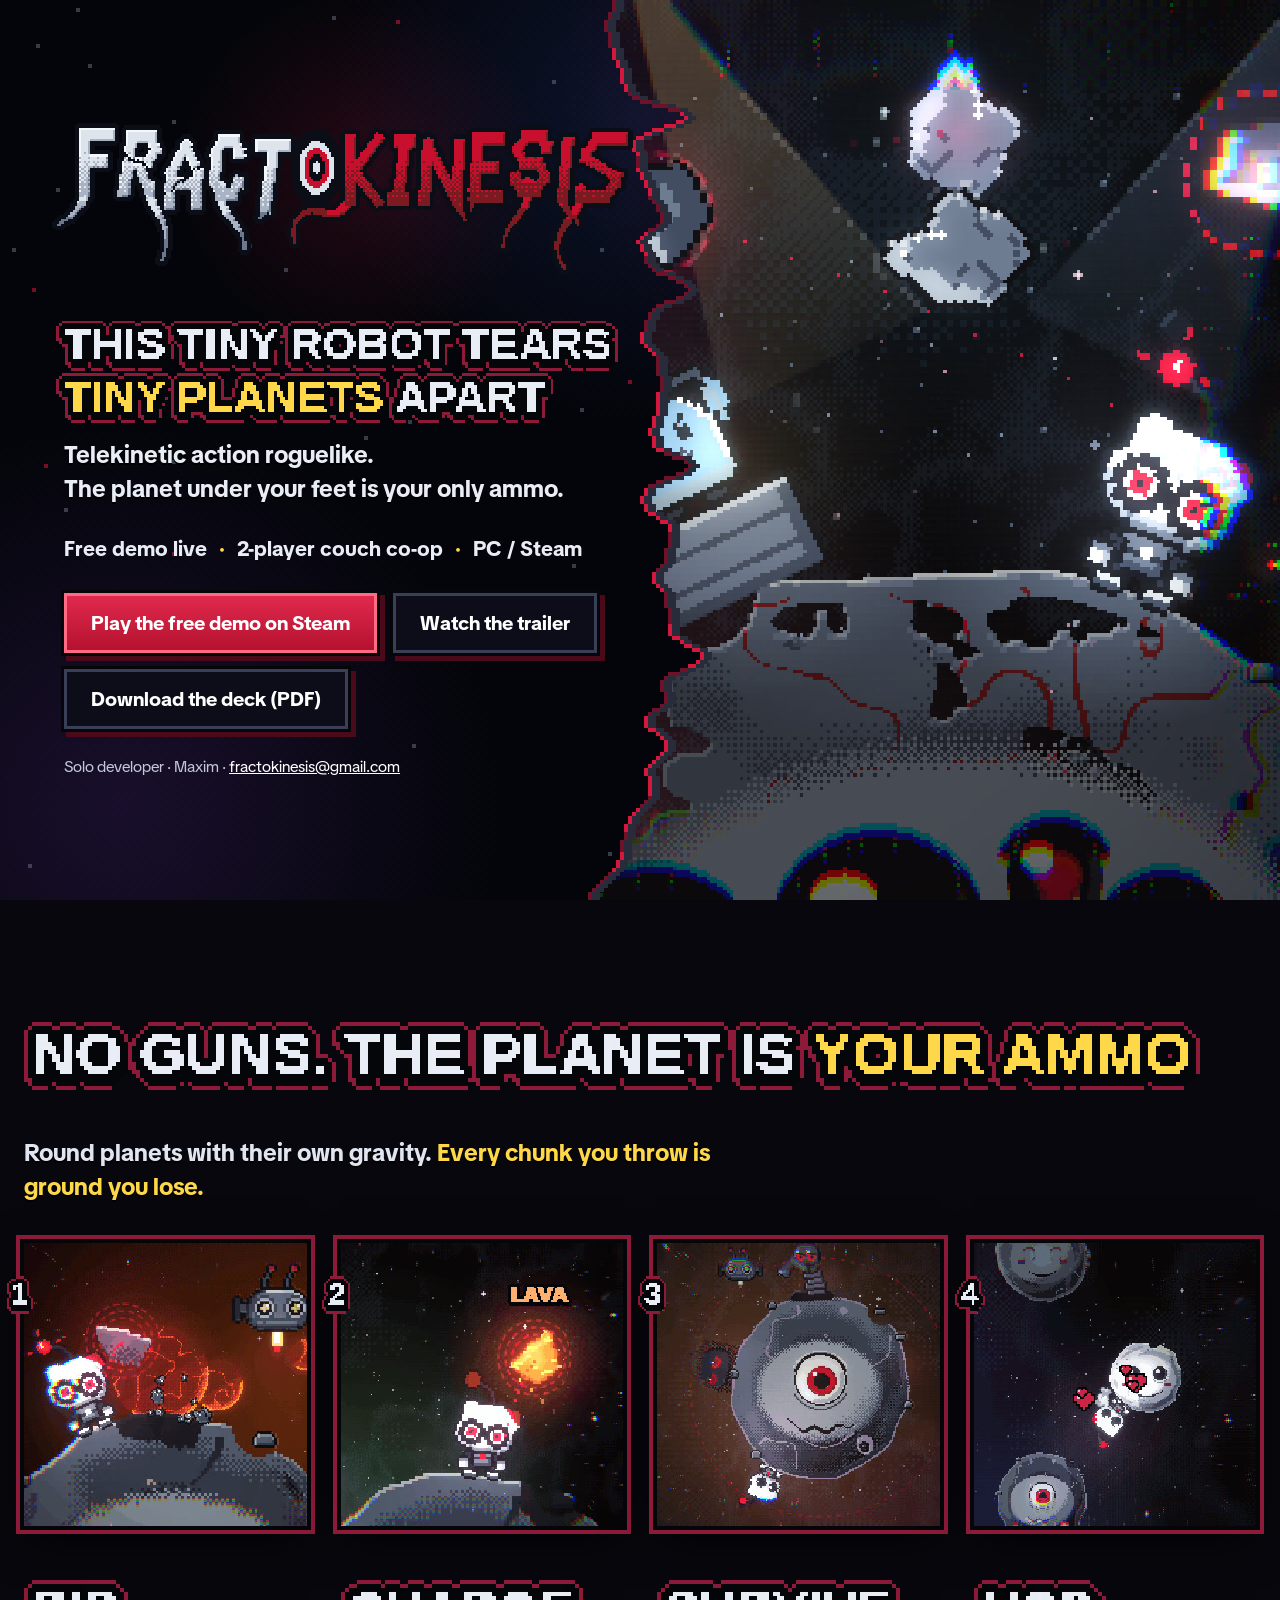
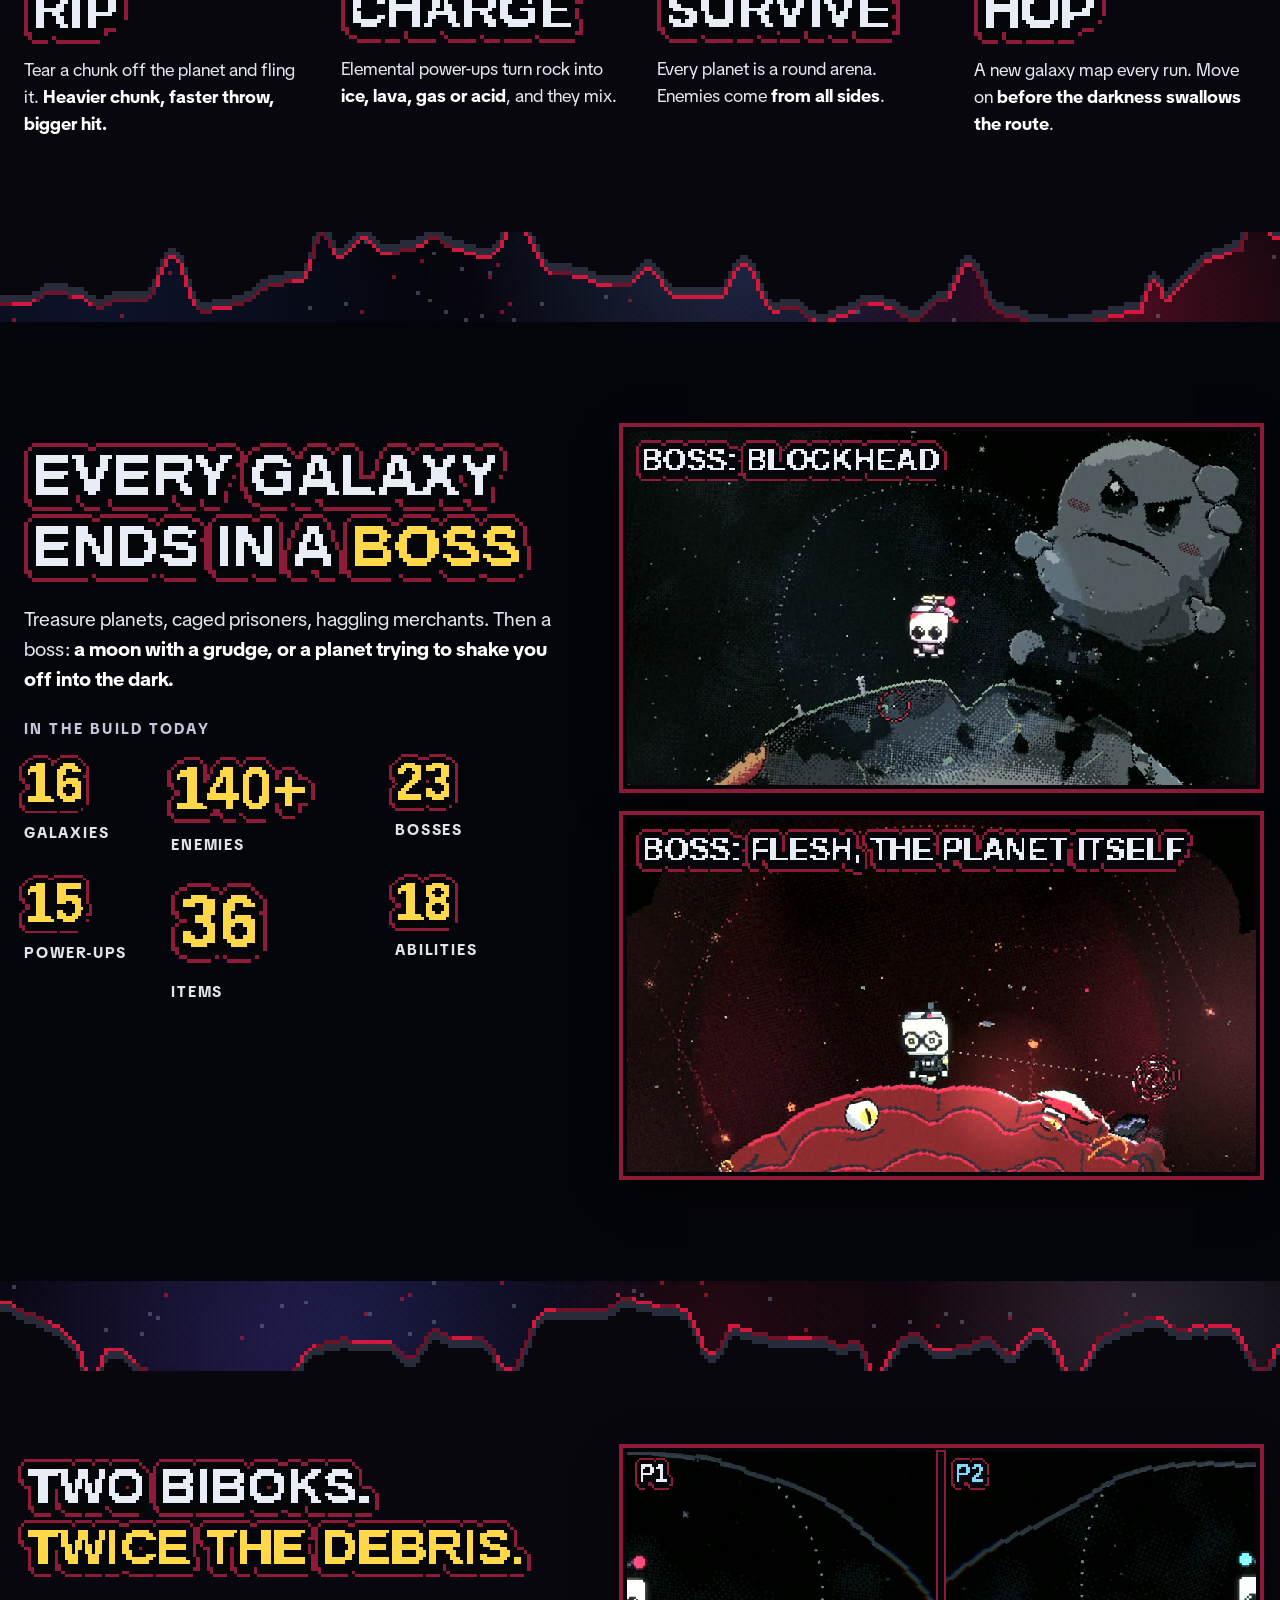
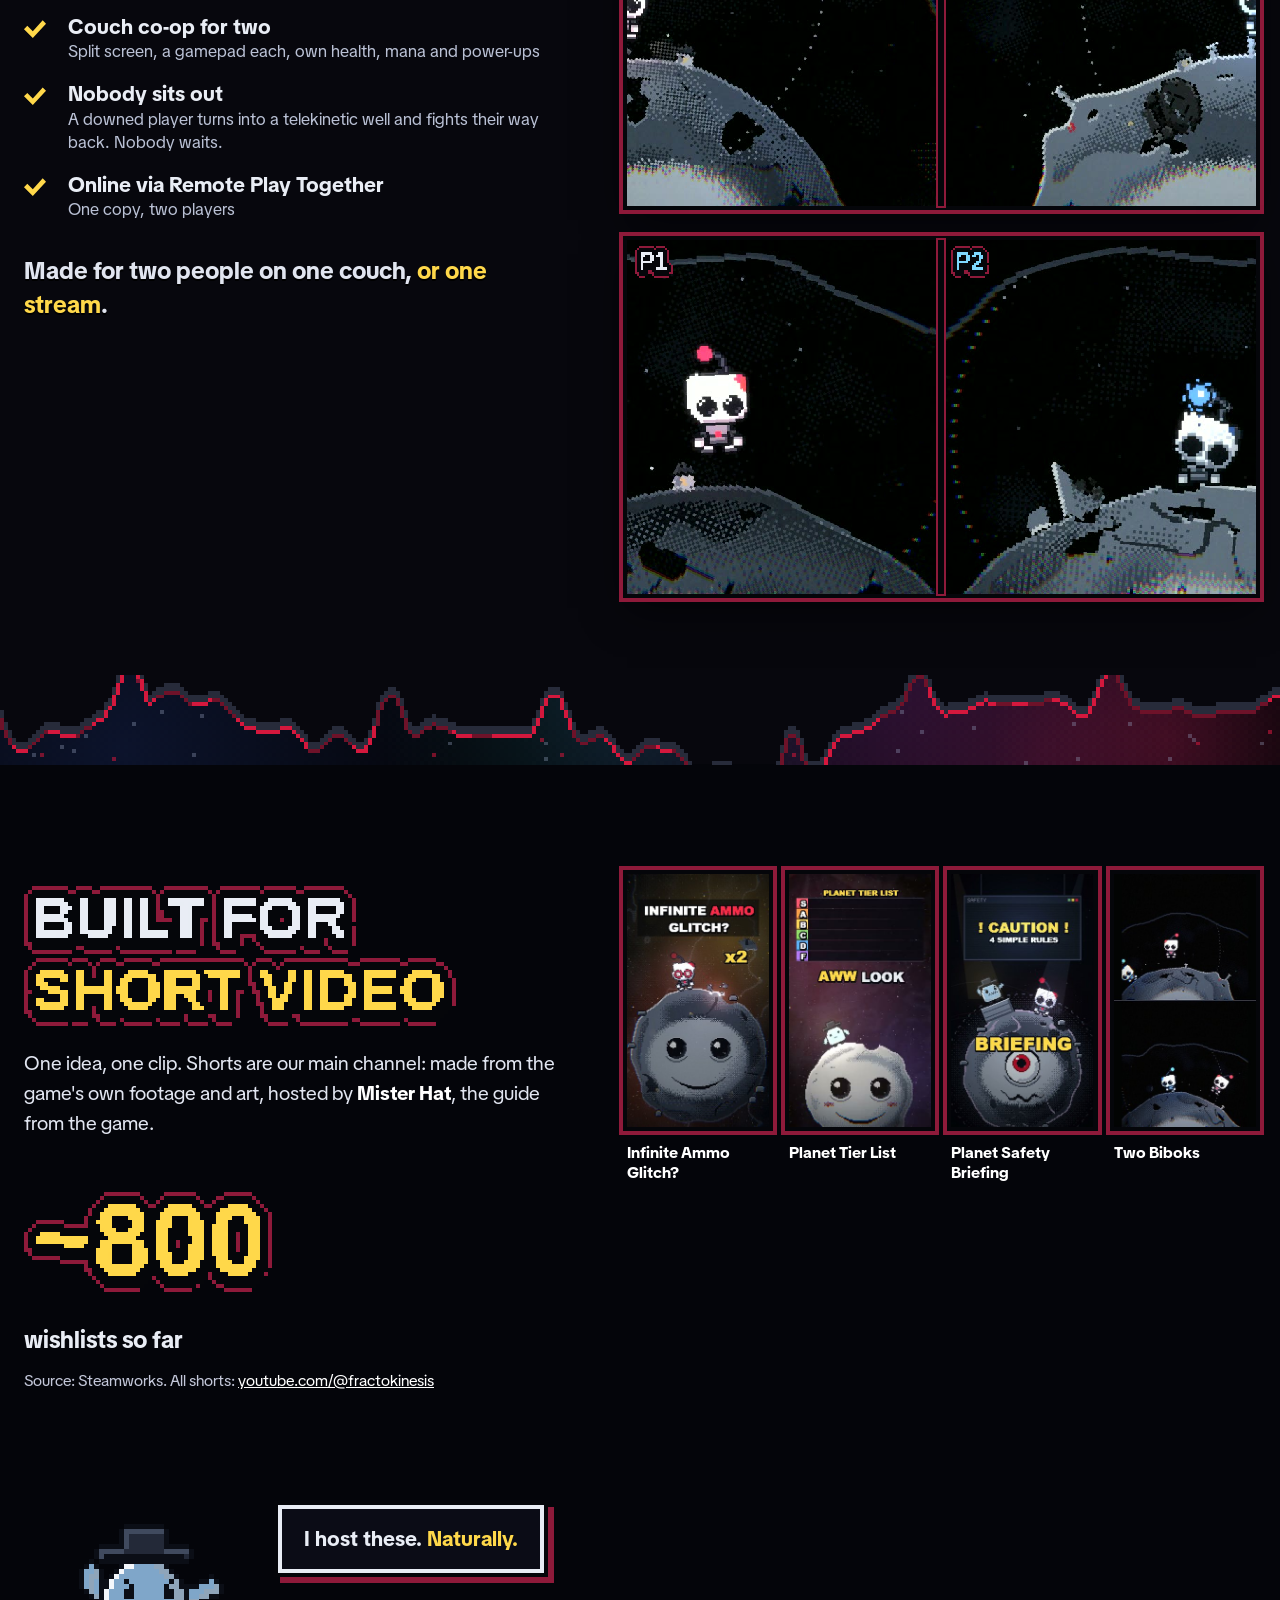
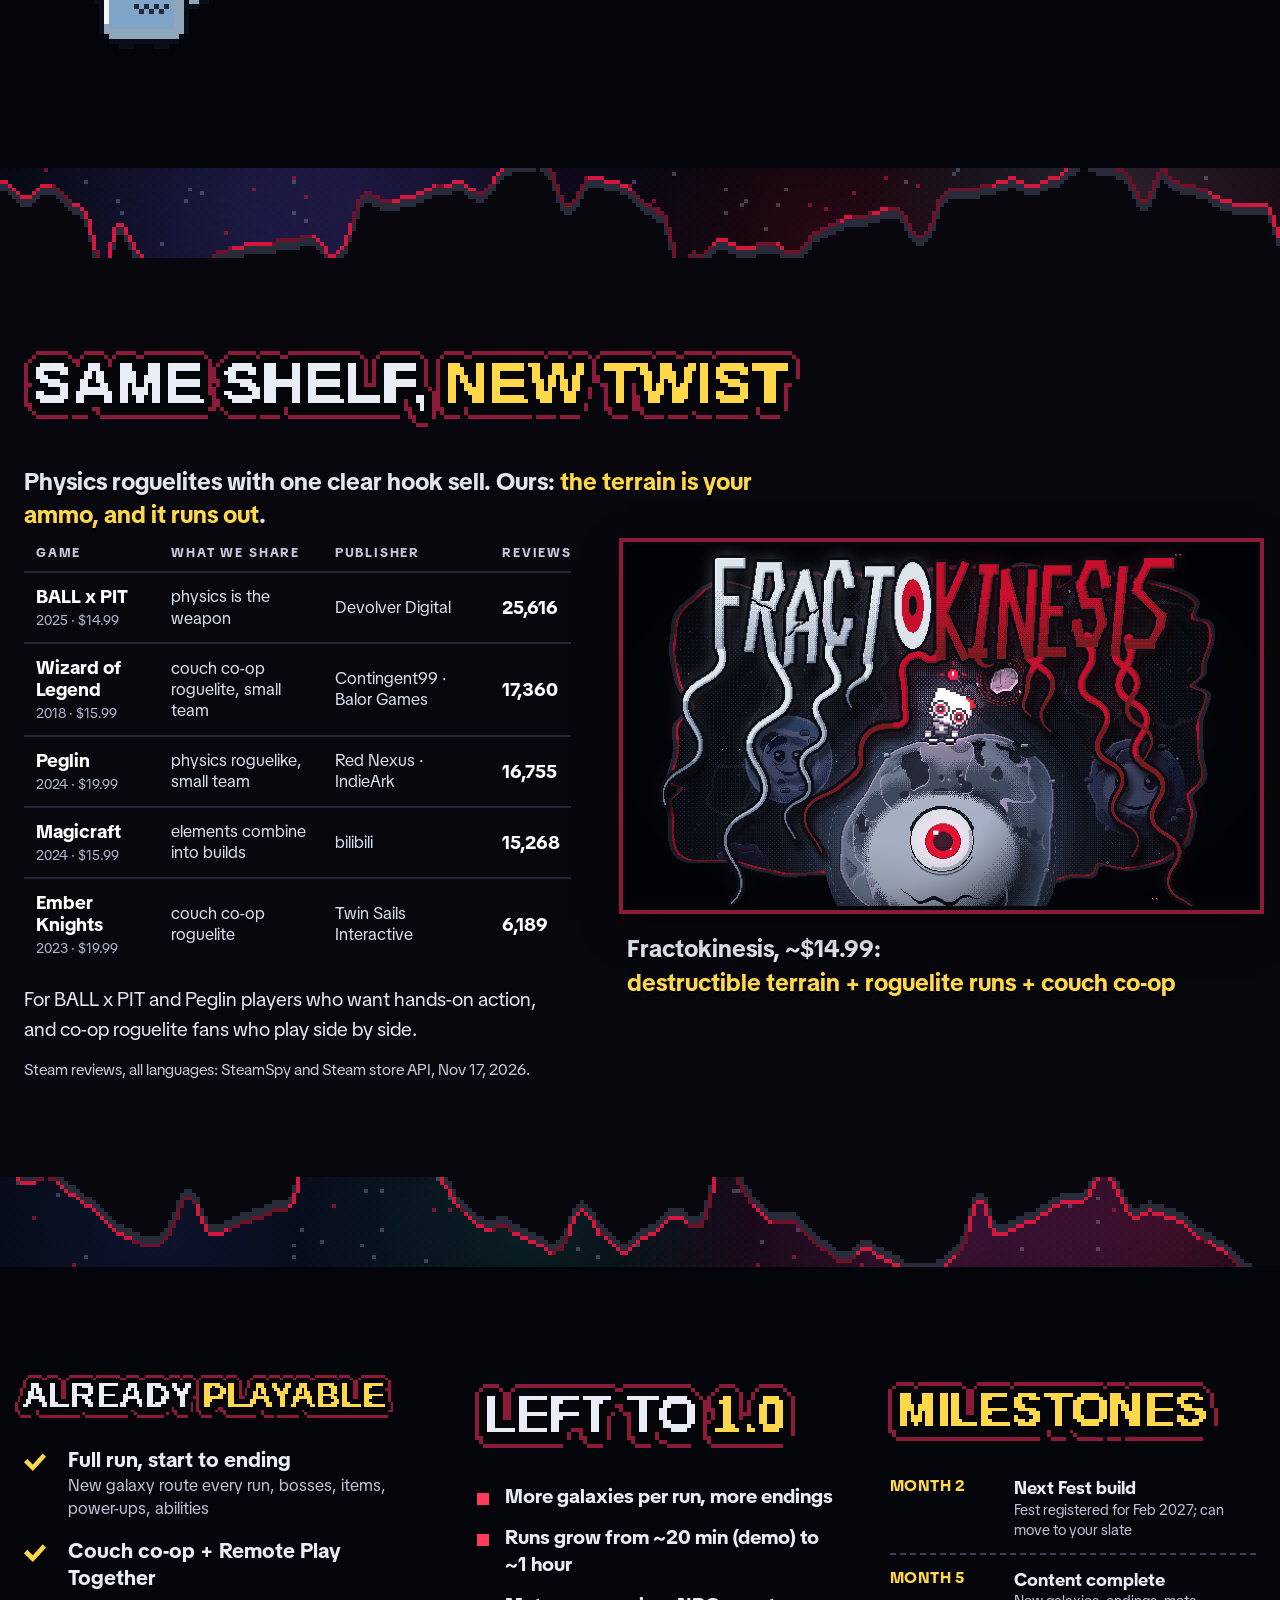
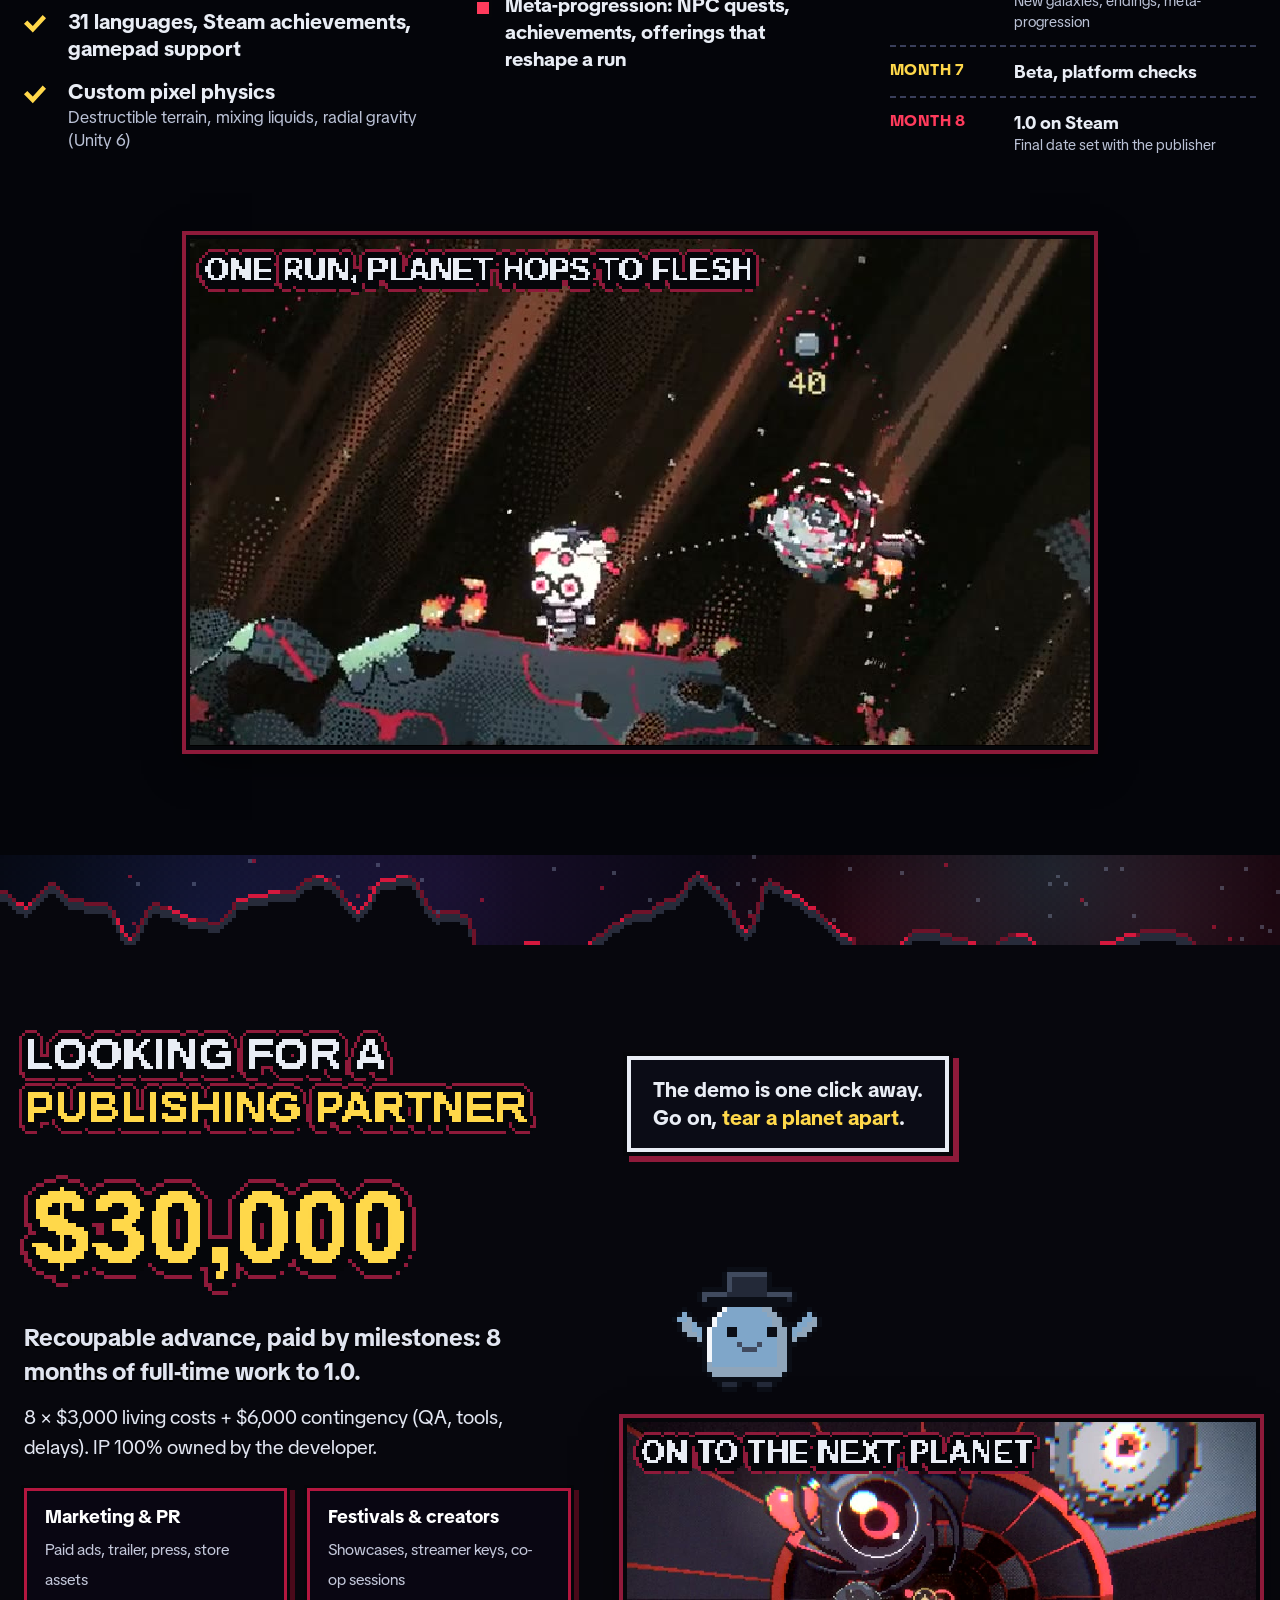
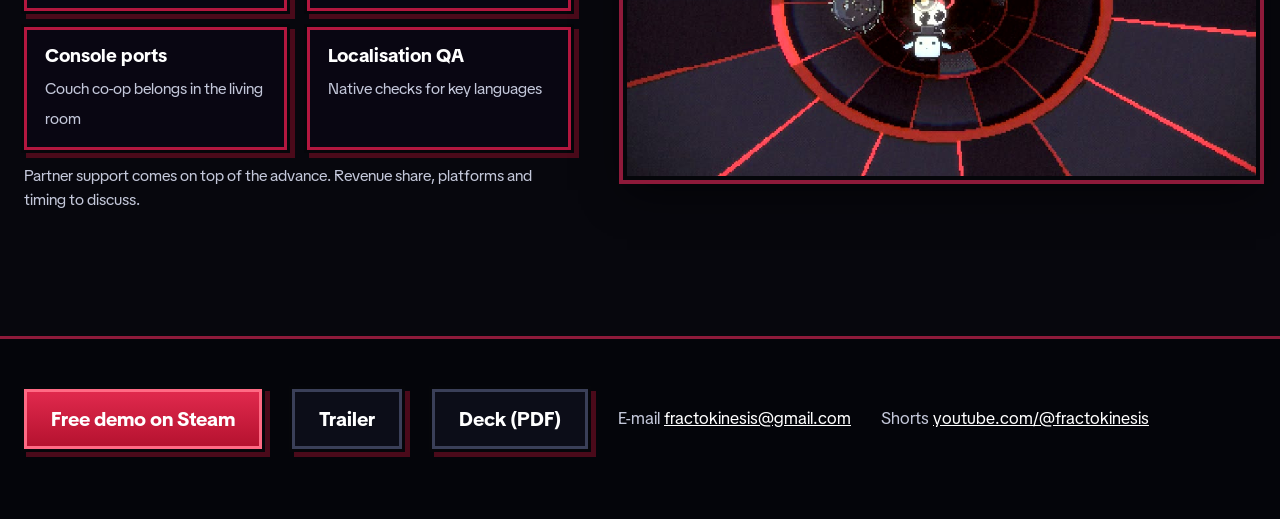
==== commit 222b60c3: "Fractokinesis: publisher pitch Co-Authored-By: Claude Opus 5.5 <noreply@anthropic.com>" ====
--- a/index.html
+++ b/index.html
@@ -15,7 +15,7 @@
     <canvas class="pxt" data-t="THIS TINY ROBOT TEARS|*TINY PLANETS* APART" data-px="15" data-k="4"></canvas>
     <p class="lead">Telekinetic action roguelike.<br>The planet under your feet is your only ammo.</p>
     <p class="facts">Free demo live<i>·</i>2-player couch co-op<i>·</i>PC / Steam</p>
-    <div class="btns"><a class="btn red" href="https://store.steampowered.com/app/5361720/Fractokinesis/">Play the free demo on Steam</a><a class="btn" href="Fractokinesis_pitch.pdf">Download the deck (PDF)</a></div>
+    <div class="btns"><a class="btn red" href="https://store.steampowered.com/app/5361720/Fractokinesis/">Play the free demo on Steam</a><a class="btn" href="https://www.youtube.com/watch?v=Jx3WX3TbKbQ">Watch the trailer</a><a class="btn" href="Fractokinesis_pitch.pdf">Download the deck (PDF)</a></div>
     <p class="small">Solo developer · Maxim · <a href="mailto:fractokinesis@gmail.com">fractokinesis@gmail.com</a></p>
   </div>
 </header>
@@ -84,6 +84,6 @@
   <div class="askside"><div class="bub">The demo is one click away.<br>Go on, <b class=g>tear a planet apart</b>.</div><canvas class="hat" data-pose="38" data-k="5"></canvas>
     <figure class="shot"><video class="" muted loop playsinline preload="none" data-src="assets/portal.mp4" poster="assets/portal.jpg"></video><div class="cap"><canvas class="pxt" data-t="ON TO THE NEXT PLANET" data-px="11" data-k="3"></canvas></div></figure></div>
 </div></div></section>
-<footer class="foot"><div class="wrap"><a class="btn red" href="https://store.steampowered.com/app/5361720/Fractokinesis/">Free demo on Steam</a><a class="btn" href="Fractokinesis_pitch.pdf">Deck (PDF)</a><span>E-mail <a href="mailto:fractokinesis@gmail.com">fractokinesis@gmail.com</a></span><span>Shorts <a href="https://www.youtube.com/@fractokinesis">youtube.com/@fractokinesis</a></span></div></footer>
+<footer class="foot"><div class="wrap"><a class="btn red" href="https://store.steampowered.com/app/5361720/Fractokinesis/">Free demo on Steam</a><a class="btn" href="https://www.youtube.com/watch?v=Jx3WX3TbKbQ">Trailer</a><a class="btn" href="Fractokinesis_pitch.pdf">Deck (PDF)</a><span>E-mail <a href="mailto:fractokinesis@gmail.com">fractokinesis@gmail.com</a></span><span>Shorts <a href="https://www.youtube.com/@fractokinesis">youtube.com/@fractokinesis</a></span></div></footer>
 <script src="px.js"></script><script src="site.js"></script>
 </body></html>
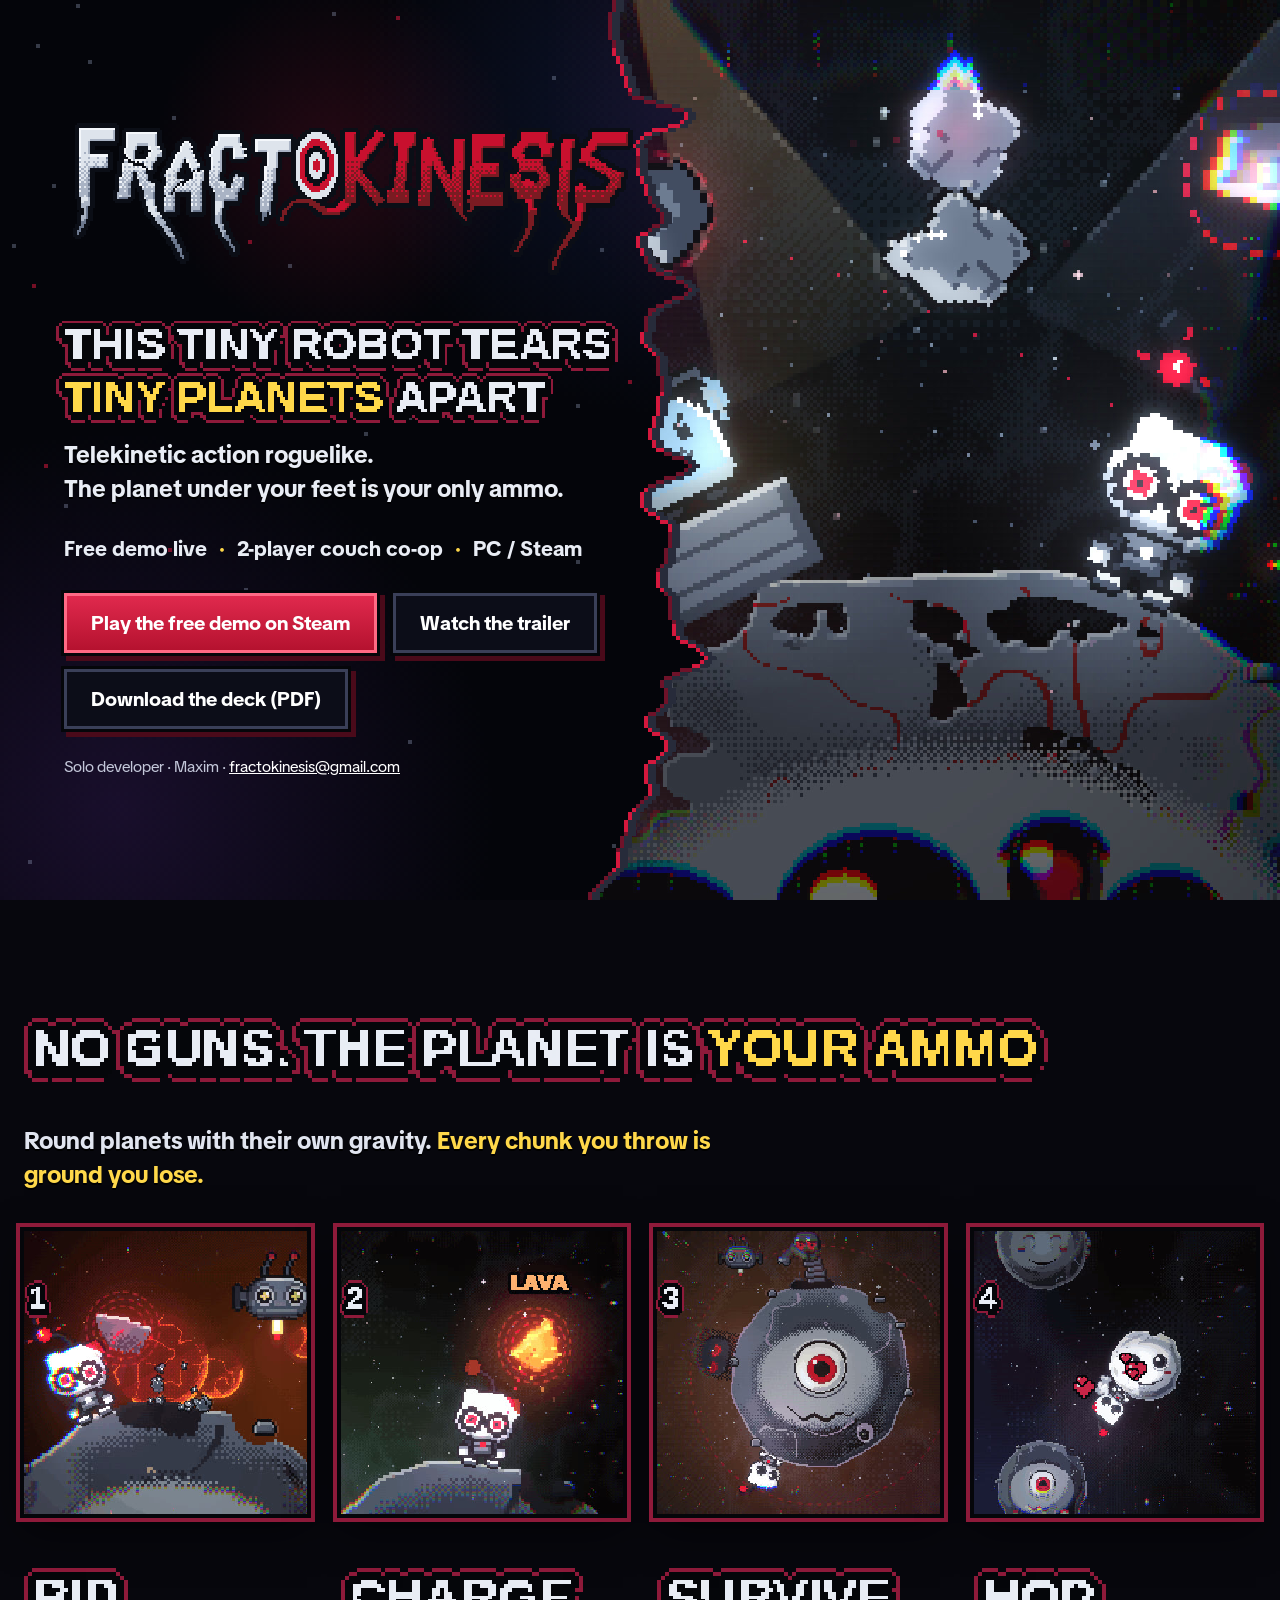
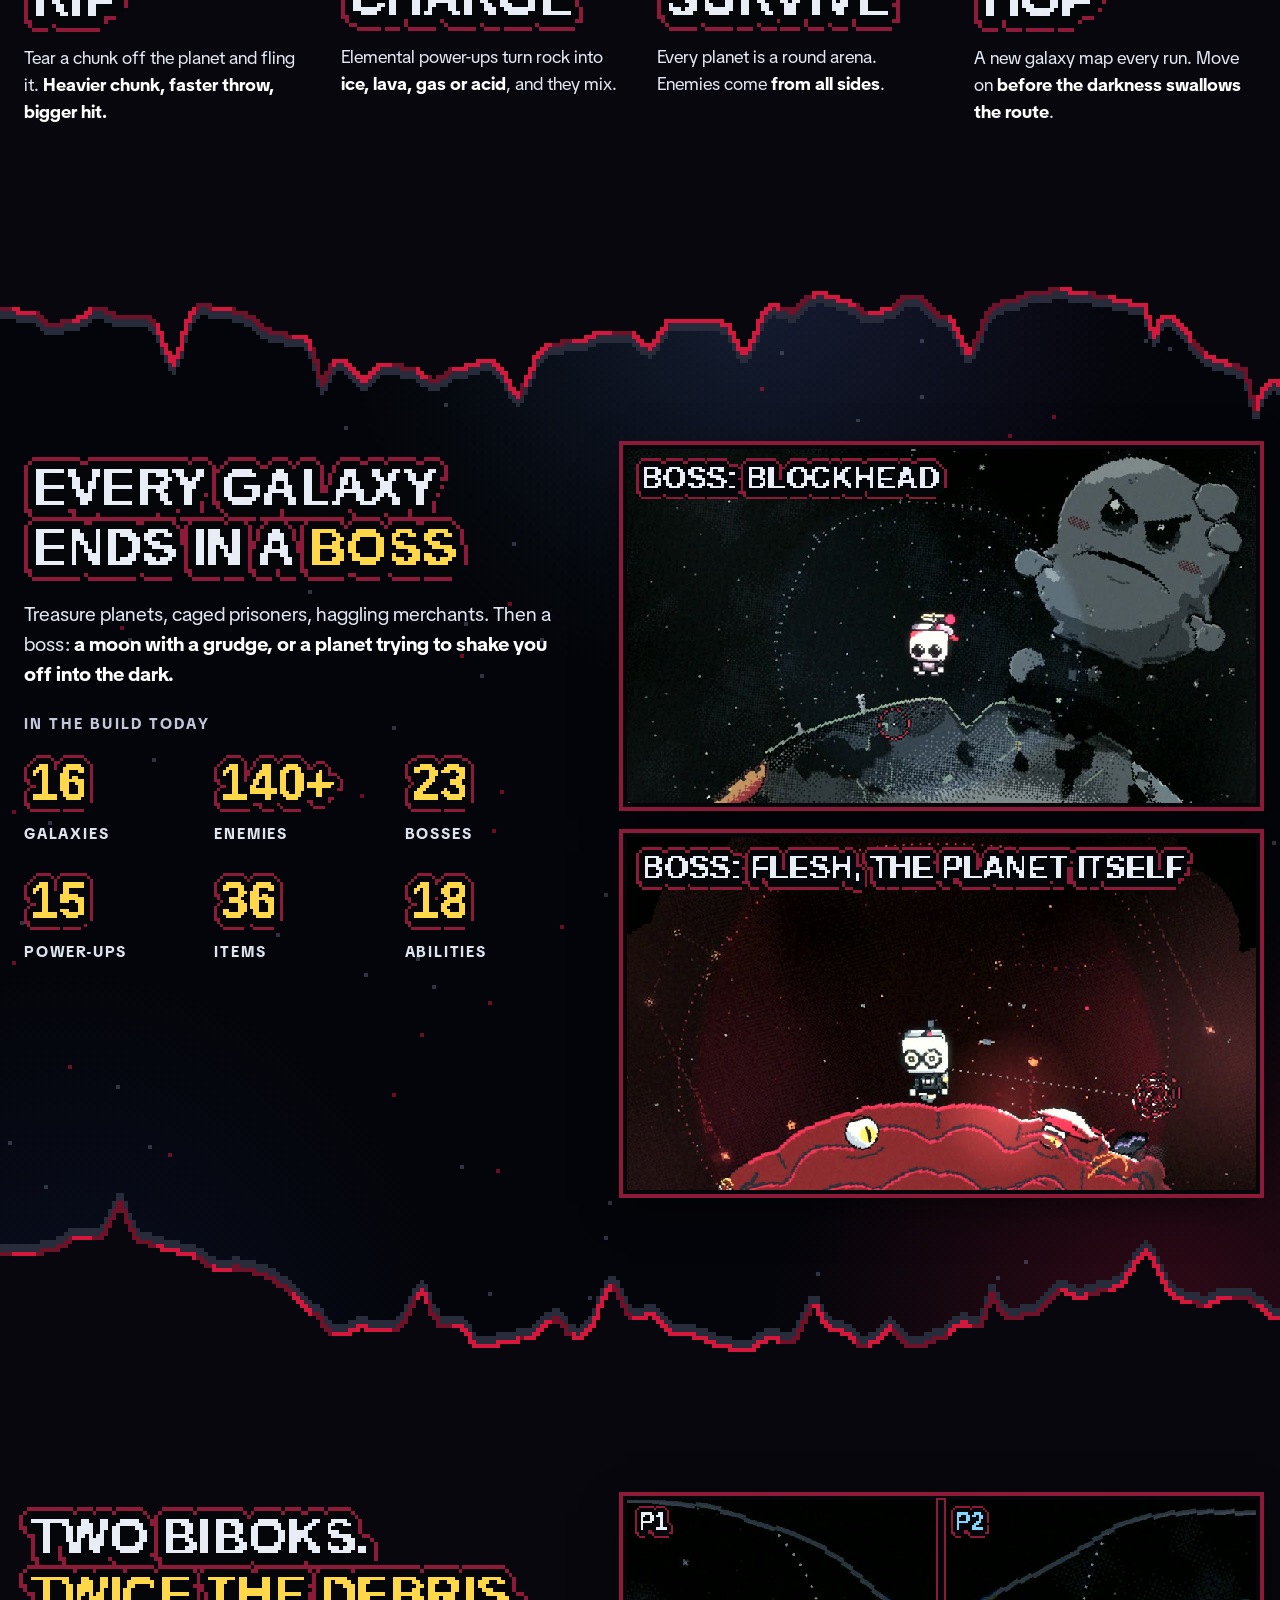
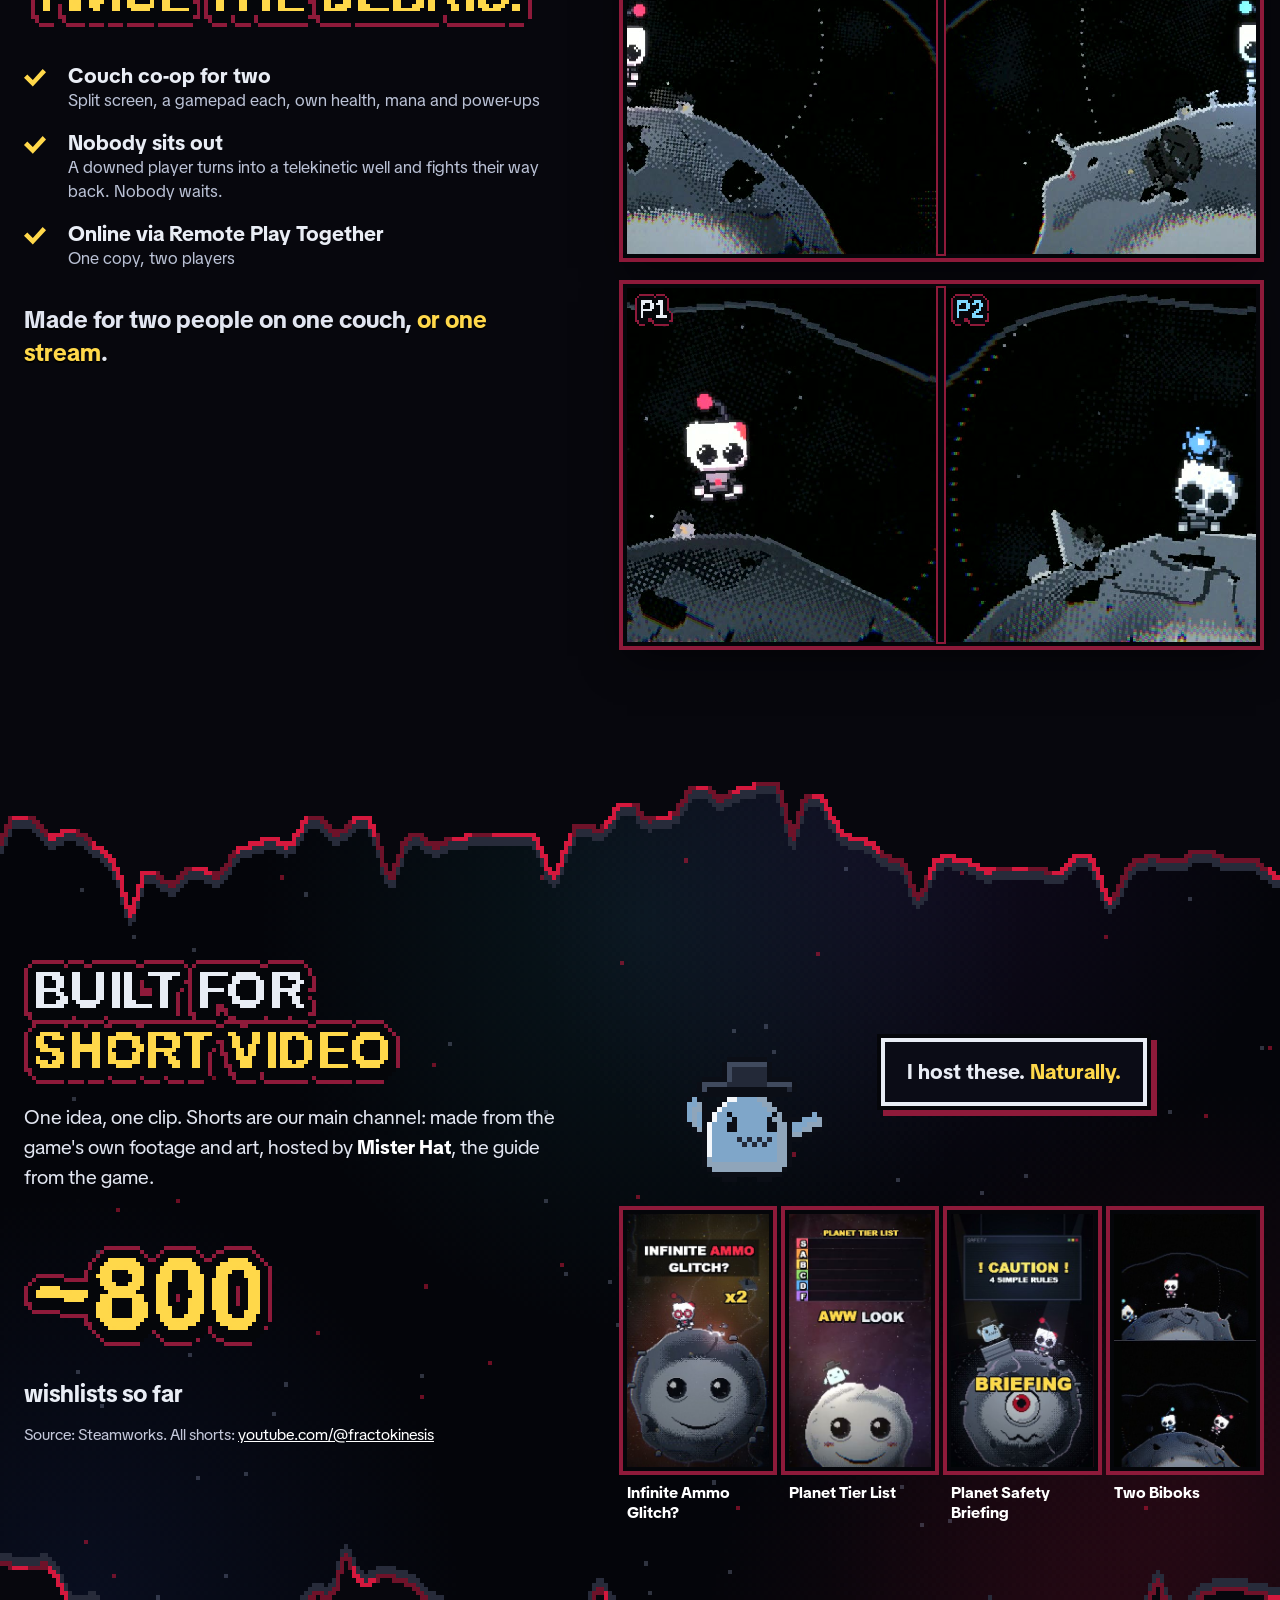
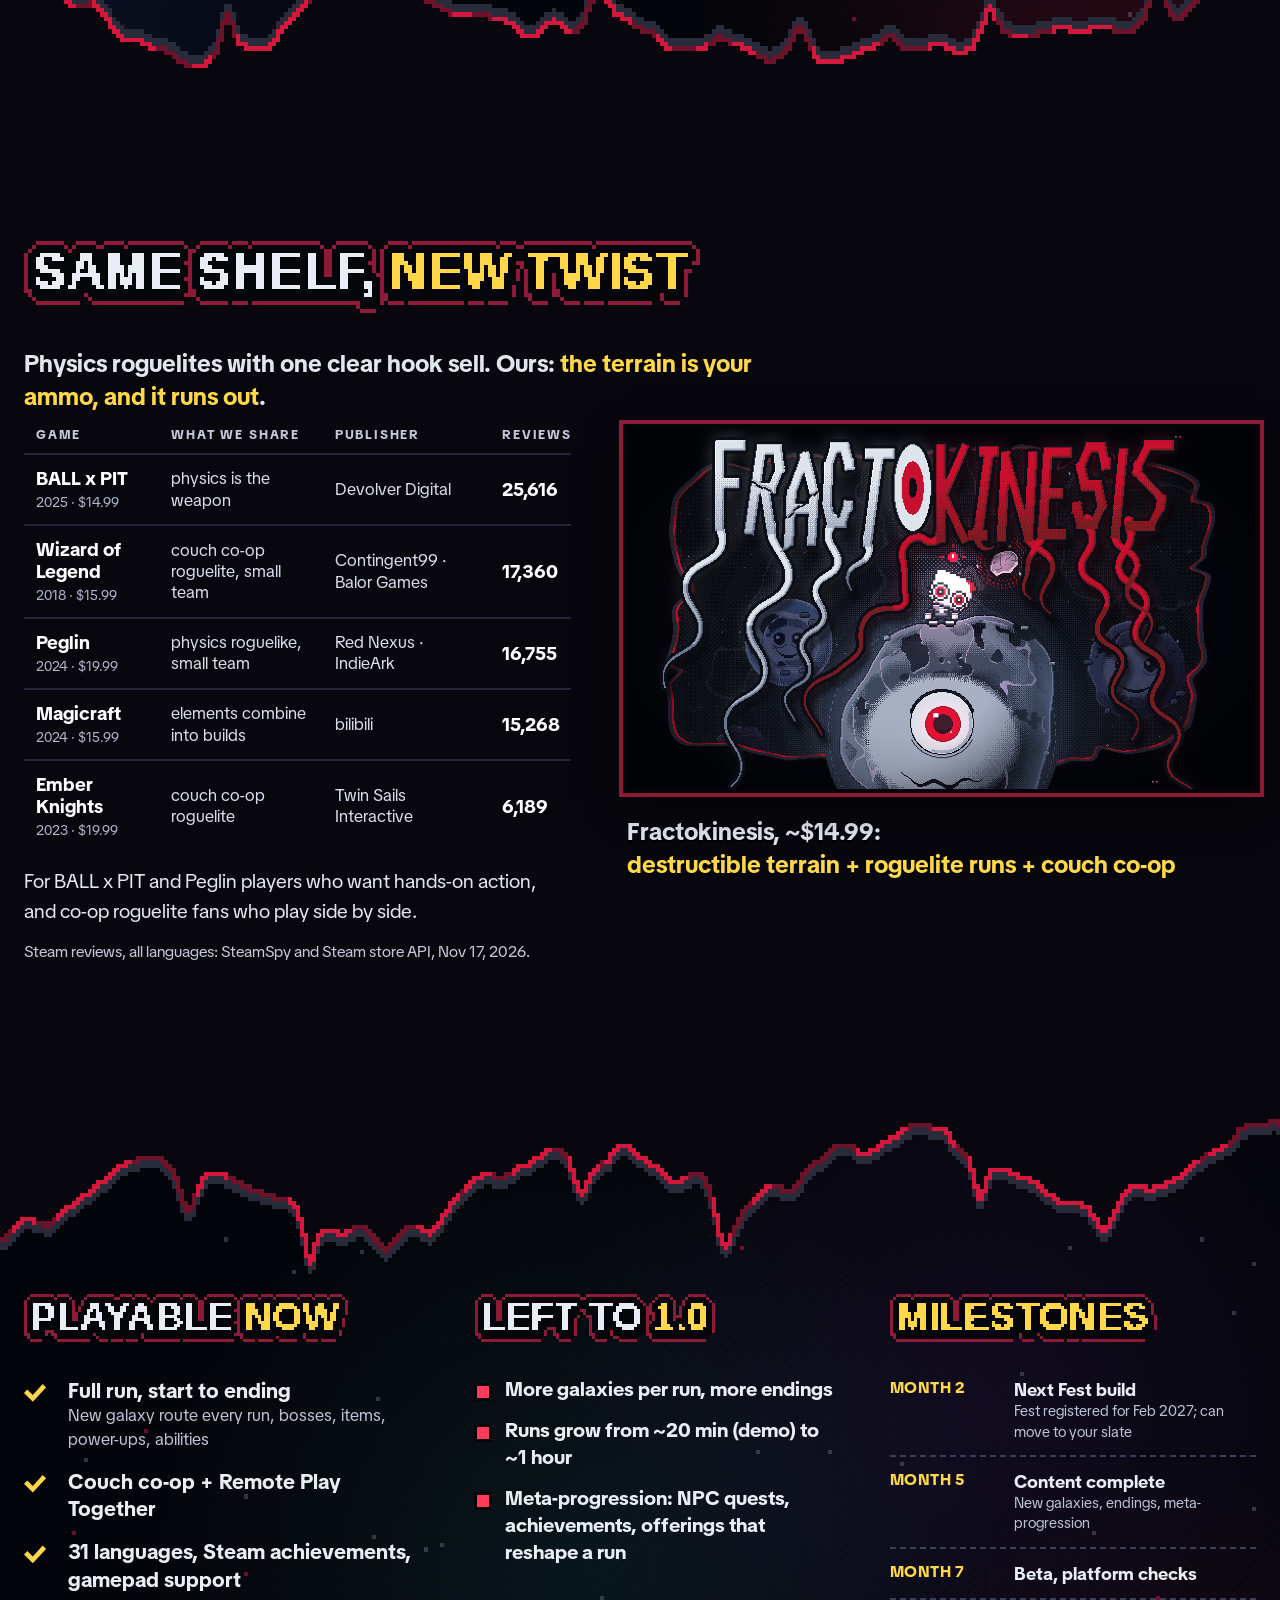
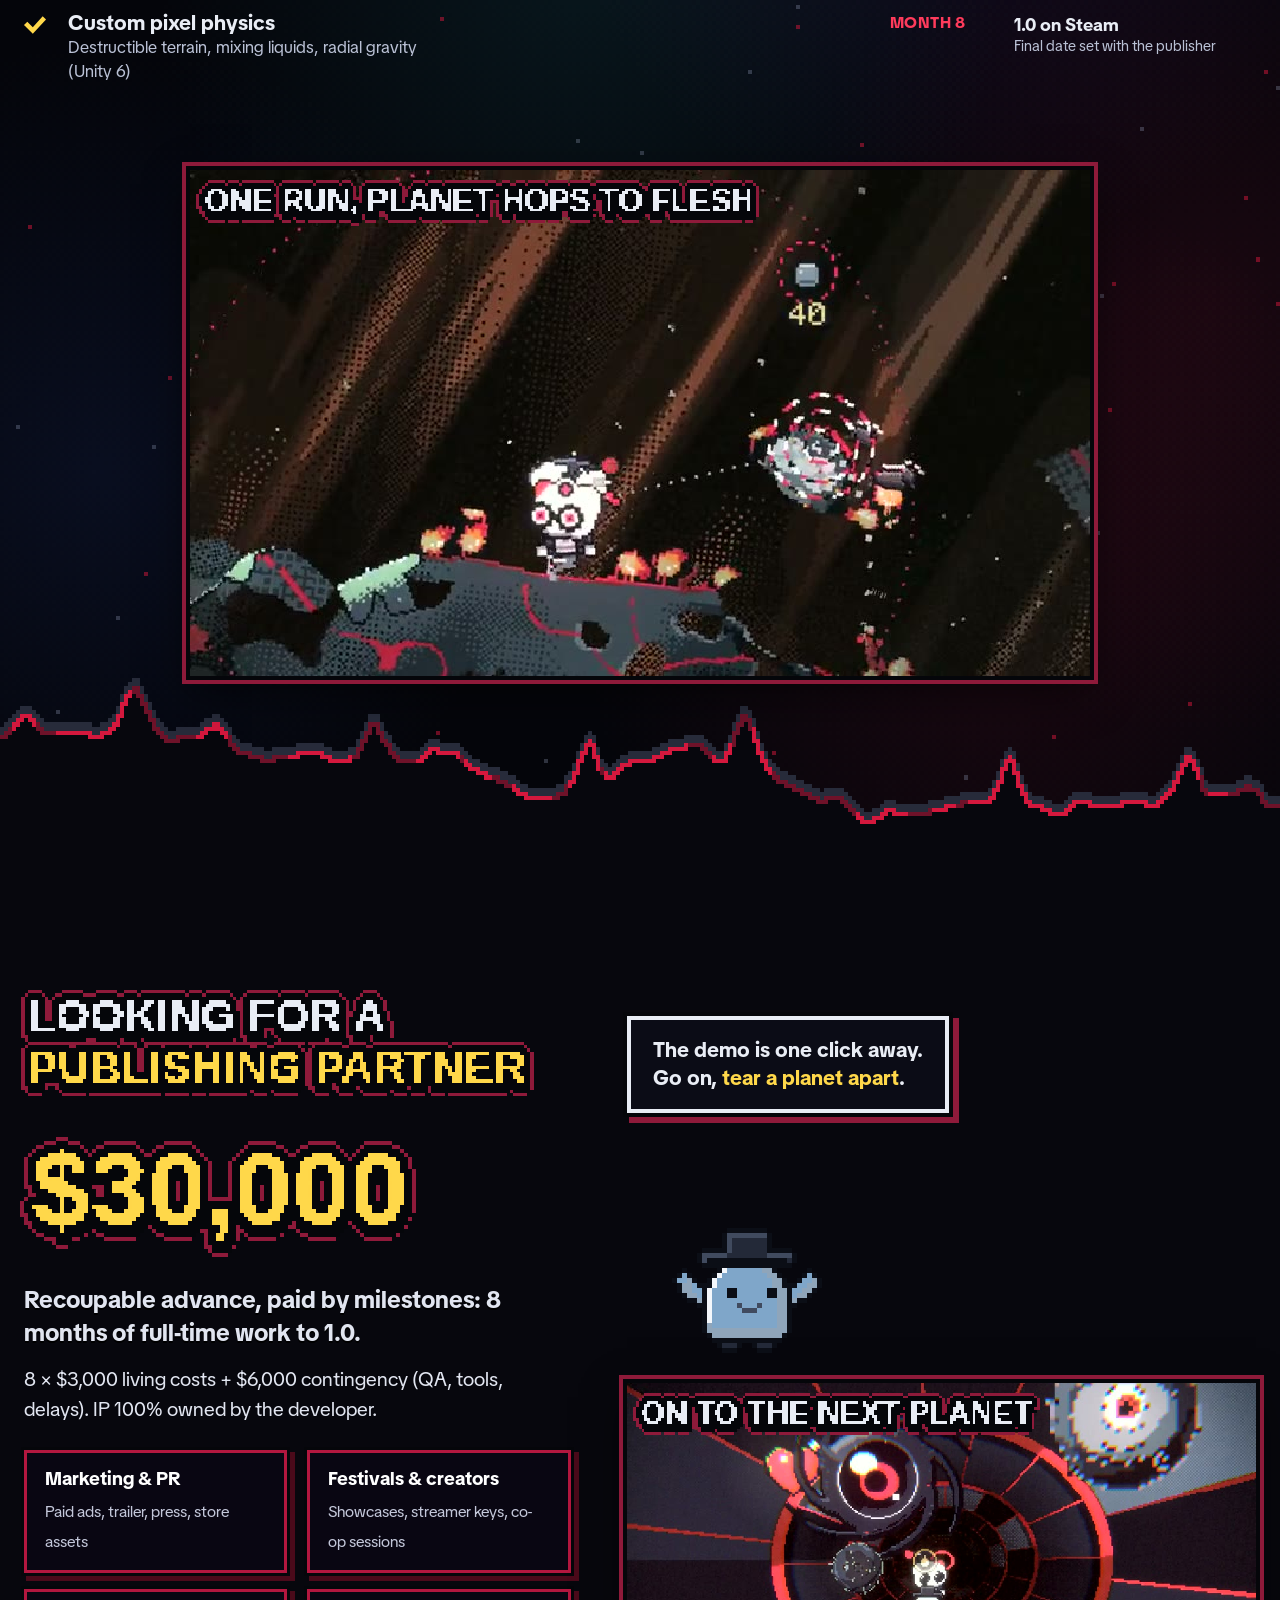
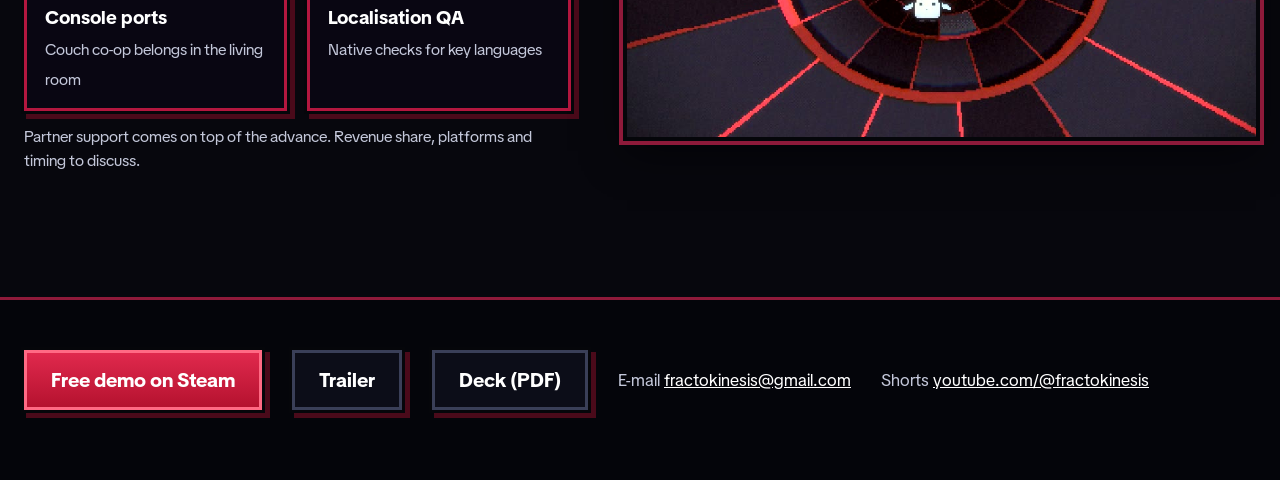
==== commit 3b2e736c: "Fractokinesis: publisher pitch Co-Authored-By: Claude Opus 5.5 <noreply@anthropic.com>" ====
--- a/index.html
+++ b/index.html
@@ -19,17 +19,17 @@
     <p class="small">Solo developer · Maxim · <a href="mailto:fractokinesis@gmail.com">fractokinesis@gmail.com</a></p>
   </div>
 </header>
-<section id="loop" class="sec"><div class="wrap"><canvas class="pxt" data-t="NO GUNS. THE PLANET IS *YOUR AMMO*" data-px="15" data-k="4"></canvas>
+<section id="loop" class="sec"><div class="wrap"><canvas class="pxt" data-t="NO GUNS. THE PLANET IS *YOUR AMMO*" data-px="13" data-k="4"></canvas>
 <p class="lead">Round planets with their own gravity. <b class=g>Every chunk you throw is ground you lose.</b></p>
 <div class="grid4"><div class="step"><figure class="shot sq"><video class="" muted loop playsinline preload="none" data-src="assets/step_ammo.mp4" poster="assets/step_ammo.jpg"></video><div class="tag"><canvas class="pxt" data-t="1" data-px="14" data-k="4"></canvas></div></figure><canvas class="pxt" data-t="RIP" data-px="13" data-k="4"></canvas><p>Tear a chunk off the planet and fling it. <b>Heavier chunk, faster throw, bigger hit.</b></p></div><div class="step"><figure class="shot sq"><video class="" muted loop playsinline preload="none" data-src="assets/step_sparks.mp4" poster="assets/step_sparks.jpg"></video><div class="tag"><canvas class="pxt" data-t="2" data-px="14" data-k="4"></canvas></div></figure><canvas class="pxt" data-t="CHARGE" data-px="13" data-k="4"></canvas><p>Elemental power-ups turn rock into <b>ice, lava, gas or acid</b>, and they mix.</p></div><div class="step"><figure class="shot sq"><video class="" muted loop playsinline preload="none" data-src="assets/step_planets.mp4" poster="assets/step_planets.jpg"></video><div class="tag"><canvas class="pxt" data-t="3" data-px="14" data-k="4"></canvas></div></figure><canvas class="pxt" data-t="SURVIVE" data-px="13" data-k="4"></canvas><p>Every planet is a round arena. Enemies come <b>from all sides</b>.</p></div><div class="step"><figure class="shot sq"><video class="" muted loop playsinline preload="none" data-src="assets/step_galaxy.mp4" poster="assets/step_galaxy.jpg"></video><div class="tag"><canvas class="pxt" data-t="4" data-px="14" data-k="4"></canvas></div></figure><canvas class="pxt" data-t="HOP" data-px="13" data-k="4"></canvas><p>A new galaxy map every run. Move on <b>before the darkness swallows the route</b>.</p></div></div></div></section>
-<section id="bosses" class="sec darkband"><canvas class="dark edge top" data-side="top" data-at="0.5" data-seed="7" data-k="4"></canvas><div class="wrap"><div class="split">
-  <div class="txt"><canvas class="pxt" data-t="EVERY GALAXY|ENDS IN A *BOSS*" data-px="15" data-k="4"></canvas>
+<section id="bosses" class="sec darkband"><canvas class="dark band" data-side="band" data-pad="30" data-seed="7" data-k="4"></canvas><div class="wrap"><div class="split">
+  <div class="txt"><canvas class="pxt" data-t="EVERY GALAXY|ENDS IN A *BOSS*" data-px="13" data-k="4"></canvas>
     <p>Treasure planets, caged prisoners, haggling merchants. Then a boss: <b>a moon with a grudge, or a planet trying to shake you off into the dark.</b></p>
-    <p class="kick">In the build today</p><div class="nums"><div class="num"><canvas class="pxt" data-t="*16*" data-px="18" data-k="4"></canvas><span>galaxies</span></div><div class="num"><canvas class="pxt" data-t="*140+*" data-px="18" data-k="4"></canvas><span>enemies</span></div><div class="num"><canvas class="pxt" data-t="*23*" data-px="18" data-k="4"></canvas><span>bosses</span></div><div class="num"><canvas class="pxt" data-t="*15*" data-px="18" data-k="4"></canvas><span>power-ups</span></div><div class="num"><canvas class="pxt" data-t="*36*" data-px="18" data-k="4"></canvas><span>items</span></div><div class="num"><canvas class="pxt" data-t="*18*" data-px="18" data-k="4"></canvas><span>abilities</span></div></div></div>
+    <p class="kick">In the build today</p><div class="nums"><div class="num"><canvas class="pxt" data-t="*16*" data-px="17" data-k="3"></canvas><span>galaxies</span></div><div class="num"><canvas class="pxt" data-t="*140+*" data-px="17" data-k="3"></canvas><span>enemies</span></div><div class="num"><canvas class="pxt" data-t="*23*" data-px="17" data-k="3"></canvas><span>bosses</span></div><div class="num"><canvas class="pxt" data-t="*15*" data-px="17" data-k="3"></canvas><span>power-ups</span></div><div class="num"><canvas class="pxt" data-t="*36*" data-px="17" data-k="3"></canvas><span>items</span></div><div class="num"><canvas class="pxt" data-t="*18*" data-px="17" data-k="3"></canvas><span>abilities</span></div></div></div>
   <div class="media2"><figure class="shot"><video class="" muted loop playsinline preload="none" data-src="assets/boss_block.mp4" poster="assets/boss_block.jpg"></video><div class="cap"><canvas class="pxt" data-t="BOSS: BLOCKHEAD" data-px="11" data-k="3"></canvas></div></figure><figure class="shot"><video class="" muted loop playsinline preload="none" data-src="assets/boss_flesh.mp4" poster="assets/boss_flesh.jpg"></video><div class="cap"><canvas class="pxt" data-t="BOSS: FLESH, THE PLANET ITSELF" data-px="11" data-k="3"></canvas></div></figure></div>
-</div></div><canvas class="dark edge bottom" data-side="bottom" data-at="0.5" data-seed="8" data-k="4"></canvas></section>
+</div></div></section>
 <section id="coop" class="sec"><div class="wrap"><div class="split rev">
-  <div class="txt"><canvas class="pxt" data-t="TWO BIBOKS.|*TWICE THE DEBRIS.*" data-px="15" data-k="4"></canvas>
+  <div class="txt"><canvas class="pxt" data-t="TWO BIBOKS.|*TWICE THE DEBRIS.*" data-px="13" data-k="4"></canvas>
     <ul class="done">
       <li>Couch co-op for two<small>Split screen, a gamepad each, own health, mana and power-ups</small></li>
       <li>Nobody sits out<small>A downed player turns into a telekinetic well and fights their way back. Nobody waits.</small></li>
@@ -37,15 +37,16 @@
     <p class="lead">Made for two people on one couch, <b class=g>or one stream</b>.</p></div>
   <div class="media2"><figure class="shot"><video class="" muted loop playsinline preload="none" data-src="assets/coop.mp4" poster="assets/coop.jpg"></video><div class="seam"></div><div class="pl l"><canvas class="pxt" data-t="P1" data-px="11" data-k="3"></canvas></div><div class="pl r"><canvas class="pxt" data-t="@P2@" data-px="11" data-k="3"></canvas></div></figure><figure class="shot"><video class="" muted loop playsinline preload="none" data-src="assets/revive.mp4" poster="assets/revive.jpg"></video><div class="seam"></div><div class="pl l"><canvas class="pxt" data-t="P1" data-px="11" data-k="3"></canvas></div><div class="pl r"><canvas class="pxt" data-t="@P2@" data-px="11" data-k="3"></canvas></div></figure></div>
 </div></div></section>
-<section id="shorts" class="sec darkband"><canvas class="dark edge top" data-side="top" data-at="0.5" data-seed="13" data-k="4"></canvas><div class="wrap"><div class="split">
-  <div class="txt"><canvas class="pxt" data-t="BUILT FOR|*SHORT VIDEO*" data-px="15" data-k="4"></canvas>
+<section id="shorts" class="sec darkband"><canvas class="dark band" data-side="band" data-pad="30" data-seed="13" data-k="4"></canvas><div class="wrap"><div class="split">
+  <div class="txt"><canvas class="pxt" data-t="BUILT FOR|*SHORT VIDEO*" data-px="13" data-k="4"></canvas>
     <p>One idea, one clip. Shorts are our main channel: made from the game's own footage and art, hosted by <b>Mister Hat</b>, the guide from the game.</p>
     <div class="big"><canvas class="pxt" data-t="*~800*" data-px="26" data-k="4"></canvas><span>wishlists so far</span></div>
     <p class="small">Source: Steamworks. All shorts: <a href="https://www.youtube.com/@fractokinesis">youtube.com/@fractokinesis</a></p>
-    <div class="hatline"><canvas class="hat" data-pose="33" data-k="5"></canvas><div class="bub">I host these. <b class=g>Naturally.</b></div></div></div>
-  <div class="phones"><a class="phone" href="https://www.youtube.com/shorts/Y9J9lkQ8ZM8"><span class="scr"><video class="" muted loop playsinline preload="none" data-src="assets/short_hk_inf_b.mp4" poster="assets/short_hk_inf_b.jpg"></video></span><span class="nm">Infinite Ammo Glitch?</span></a><a class="phone" href="https://www.youtube.com/shorts/lbmnYdfjoB0"><span class="scr"><video class="" muted loop playsinline preload="none" data-src="assets/short_oct_tier.mp4" poster="assets/short_oct_tier.jpg"></video></span><span class="nm">Planet Tier List</span></a><a class="phone" href="https://www.youtube.com/shorts/LkdtbgHrfQQ"><span class="scr"><video class="" muted loop playsinline preload="none" data-src="assets/short_hat_safety.mp4" poster="assets/short_hat_safety.jpg"></video></span><span class="nm">Planet Safety Briefing</span></a><a class="phone" href="https://www.youtube.com/shorts/XZiqSFOAvmo"><span class="scr"><video class="" muted loop playsinline preload="none" data-src="assets/short_coop.mp4" poster="assets/short_coop.jpg"></video></span><span class="nm">Two Biboks</span></a></div>
-</div></div><canvas class="dark edge bottom" data-side="bottom" data-at="0.5" data-seed="14" data-k="4"></canvas></section>
-<section id="market" class="sec"><div class="wrap"><canvas class="pxt" data-t="SAME SHELF, *NEW TWIST*" data-px="15" data-k="4"></canvas>
+</div>
+  <div class="shortsR"><div class="hatline"><canvas class="hat" data-pose="33" data-k="5"></canvas><div class="bub">I host these. <b class=g>Naturally.</b></div></div>
+    <div class="phones"><a class="phone" href="https://www.youtube.com/shorts/Y9J9lkQ8ZM8"><span class="scr"><video class="" muted loop playsinline preload="none" data-src="assets/short_hk_inf_b.mp4" poster="assets/short_hk_inf_b.jpg"></video></span><span class="nm">Infinite Ammo Glitch?</span></a><a class="phone" href="https://www.youtube.com/shorts/lbmnYdfjoB0"><span class="scr"><video class="" muted loop playsinline preload="none" data-src="assets/short_oct_tier.mp4" poster="assets/short_oct_tier.jpg"></video></span><span class="nm">Planet Tier List</span></a><a class="phone" href="https://www.youtube.com/shorts/LkdtbgHrfQQ"><span class="scr"><video class="" muted loop playsinline preload="none" data-src="assets/short_hat_safety.mp4" poster="assets/short_hat_safety.jpg"></video></span><span class="nm">Planet Safety Briefing</span></a><a class="phone" href="https://www.youtube.com/shorts/XZiqSFOAvmo"><span class="scr"><video class="" muted loop playsinline preload="none" data-src="assets/short_coop.mp4" poster="assets/short_coop.jpg"></video></span><span class="nm">Two Biboks</span></a></div></div>
+</div></div></section>
+<section id="market" class="sec"><div class="wrap"><canvas class="pxt" data-t="SAME SHELF, *NEW TWIST*" data-px="13" data-k="4"></canvas>
 <p class="lead">Physics roguelites with one clear hook sell. Ours: <b class=g>the terrain is your ammo, and it runs out</b>.</p>
 <div class="split">
   <div class="txt"><div class="tablewrap"><table class="cmp"><tr><th>Game</th><th>What we share</th><th>Publisher</th><th>Reviews</th></tr><tr><td class="nm">BALL x PIT<small>2025 · $14.99</small></td><td>physics is the weapon</td><td>Devolver Digital</td><td class="v">25,616</td></tr><tr><td class="nm">Wizard of Legend<small>2018 · $15.99</small></td><td>couch co-op roguelite, small team</td><td>Contingent99 · Balor Games</td><td class="v">17,360</td></tr><tr><td class="nm">Peglin<small>2024 · $19.99</small></td><td>physics roguelike, small team</td><td>Red Nexus · IndieArk</td><td class="v">16,755</td></tr><tr><td class="nm">Magicraft<small>2024 · $15.99</small></td><td>elements combine into builds</td><td>bilibili</td><td class="v">15,268</td></tr><tr><td class="nm">Ember Knights<small>2023 · $19.99</small></td><td>couch co-op roguelite</td><td>Twin Sails Interactive</td><td class="v">6,189</td></tr></table></div>
@@ -54,24 +55,24 @@
   <div class="capsule"><figure class="shot"><img src="assets/capsule.png" alt="Fractokinesis store capsule"></figure>
     <p class="lead">Fractokinesis, ~$14.99:<br><b class=g>destructible terrain + roguelite runs + couch co-op</b></p></div>
 </div></div></section>
-<section id="plan" class="sec darkband"><canvas class="dark edge top" data-side="top" data-at="0.5" data-seed="19" data-k="4"></canvas><div class="wrap"><div class="cols3">
-  <div><canvas class="pxt" data-t="ALREADY *PLAYABLE*" data-px="13" data-k="4"></canvas>
+<section id="plan" class="sec darkband"><canvas class="dark band" data-side="band" data-pad="30" data-seed="19" data-k="4"></canvas><div class="wrap"><div class="cols3">
+  <div><canvas class="pxt" data-t="PLAYABLE *NOW*" data-px="13" data-k="3"></canvas>
     <ul class="done">
       <li>Full run, start to ending<small>New galaxy route every run, bosses, items, power-ups, abilities</small></li>
       <li>Couch co-op + Remote Play Together</li>
       <li>31 languages, Steam achievements, gamepad support</li>
       <li>Custom pixel physics<small>Destructible terrain, mixing liquids, radial gravity (Unity 6)</small></li></ul></div>
-  <div><canvas class="pxt" data-t="LEFT TO *1.0*" data-px="13" data-k="4"></canvas><ul class="left"><li>More galaxies per run, more endings</li><li>Runs grow from ~20 min (demo) to ~1 hour</li><li>Meta-progression: NPC quests, achievements, offerings that reshape a run</li></ul></div>
-  <div><canvas class="pxt" data-t="*MILESTONES*" data-px="13" data-k="4"></canvas>
+  <div><canvas class="pxt" data-t="LEFT TO *1.0*" data-px="13" data-k="3"></canvas><ul class="left"><li>More galaxies per run, more endings</li><li>Runs grow from ~20 min (demo) to ~1 hour</li><li>Meta-progression: NPC quests, achievements, offerings that reshape a run</li></ul></div>
+  <div><canvas class="pxt" data-t="*MILESTONES*" data-px="13" data-k="3"></canvas>
     <div class="tl">
       <div class="row"><b>MONTH 2</b><span>Next Fest build<small>Fest registered for Feb 2027; can move to your slate</small></span></div>
       <div class="row"><b>MONTH 5</b><span>Content complete<small>New galaxies, endings, meta-progression</small></span></div>
       <div class="row"><b>MONTH 7</b><span>Beta, platform checks</span></div>
       <div class="row now"><b>MONTH 8</b><span>1.0 on Steam<small>Final date set with the publisher</small></span></div></div></div>
 </div>
-<div class="runrow"><figure class="shot"><video class="" muted loop playsinline preload="none" data-src="assets/run.mp4" poster="assets/run.jpg"></video><div class="cap"><canvas class="pxt" data-t="ONE RUN, PLANET HOPS TO FLESH" data-px="11" data-k="3"></canvas></div></figure></div></div><canvas class="dark edge bottom" data-side="bottom" data-at="0.5" data-seed="20" data-k="4"></canvas></section>
+<div class="runrow"><figure class="shot"><video class="" muted loop playsinline preload="none" data-src="assets/run.mp4" poster="assets/run.jpg"></video><div class="cap"><canvas class="pxt" data-t="ONE RUN, PLANET HOPS TO FLESH" data-px="11" data-k="3"></canvas></div></figure></div></div></section>
 <section id="ask" class="sec"><div class="wrap"><div class="split">
-  <div class="txt"><canvas class="pxt" data-t="LOOKING FOR A|*PUBLISHING PARTNER*" data-px="15" data-k="4"></canvas>
+  <div class="txt"><canvas class="pxt" data-t="LOOKING FOR A|*PUBLISHING PARTNER*" data-px="13" data-k="4"></canvas>
     <canvas class="pxt" data-t="*$30,000*" data-px="26" data-k="4"></canvas>
     <p class="lead">Recoupable advance, paid by milestones: 8 months of full-time work to 1.0.</p>
     <p>8 × $3,000 living costs + $6,000 contingency (QA, tools, delays). IP 100% owned by the developer.</p>
--- a/site.css
+++ b/site.css
@@ -24,10 +24,10 @@
 .kick { font: 700 15px/1 'TT' !important; letter-spacing: .16em; text-transform: uppercase; color: var(--mut) !important; margin-top: 28px !important; }
 
 /* тёмная полоса с рваными краями сверху и снизу */
-.darkband { background: #04050a; margin: 60px 0; }
-.darkband canvas.edge { position: absolute; left: 0; width: 100%; height: 90px; pointer-events: none; }
-.darkband canvas.edge.top { top: -89px; }
-.darkband canvas.edge.bottom { bottom: -89px; }
+/* тьма — один холст на раздел с запасом 120 px сверху и снизу: зубцы края целиком, без шва с фоном */
+.darkband { margin: 90px 0; }
+.darkband canvas.band { position: absolute; left: 0; top: -120px; width: 100%; height: calc(100% + 240px); z-index: 0; pointer-events: none; }
+.darkband > .wrap { position: relative; z-index: 1; }
 
 /* кадры в пиксельной рамке */
 .shot { position: relative; background: #000; box-shadow: 0 0 0 4px #05060a, 0 0 0 8px var(--rim), 0 14px 40px rgba(0,0,0,.6); }
@@ -35,7 +35,7 @@
 .shot.sq video { aspect-ratio: 1; }
 .shot .cap { position: absolute; left: 10px; top: 8px; z-index: 2; max-width: calc(100% - 20px); }
 .shot .cap canvas.pxt { max-width: 100% !important; }
-.shot .tag { position: absolute; left: -8px; top: -8px; z-index: 2; }
+.shot .tag { position: absolute; left: 10px; top: 8px; z-index: 2; }
 .shot .seam { position: absolute; left: calc(50% - 3px); top: 0; bottom: 0; width: 6px; z-index: 2; background: #05060a; box-shadow: 0 0 0 2px var(--rim); }
 .shot .pl { position: absolute; top: 8px; z-index: 2; } .shot .pl.l { left: 12px; } .shot .pl.r { left: calc(50% + 14px); }
 .shot .pl canvas.pxt { max-width: 60px !important; }
@@ -62,7 +62,8 @@
 .split { display: grid; grid-template-columns: 1fr 1.15fr; gap: 56px; align-items: start; }
 .split.rev .txt { order: 0; }
 .media2 { display: grid; gap: 34px; }
-.nums { display: grid; grid-template-columns: repeat(3, auto); justify-content: start; gap: 18px 44px; margin-top: 14px; }
+.nums { display: grid; grid-template-columns: repeat(3, minmax(0, 1fr)); gap: 22px 24px; margin-top: 14px; max-width: 600px; }
+.nums canvas.pxt { max-width: none !important; }
 .num span { display: block; font: 700 15px/1 'TT'; letter-spacing: .12em; text-transform: uppercase; color: #dfe3ee; margin-top: 6px; }
 .big { margin: 30px 0 6px; } .big span { display: block; font: 700 24px/1.2 'TT'; margin-top: 6px; }
 
@@ -81,7 +82,7 @@
 .phone .scr { display: block; position: relative; box-shadow: 0 0 0 4px #05060a, 0 0 0 8px var(--rim); }
 .phone .scr video { display: block; width: 100%; aspect-ratio: 9 / 16; object-fit: cover; }
 .phone .nm { display: block; font: 700 16px/1.25 'TT'; margin-top: 16px; }
-.hatline { display: flex; align-items: center; gap: 14px; margin-top: 26px; }
+.hatline { display: flex; align-items: center; gap: 14px; margin: 0 0 22px; }
 .bub { position: relative; background: #0b0c16; border: 4px solid #e9edf5; padding: 16px 22px; font: 700 21px/1.35 'TT';
   box-shadow: 0 0 0 4px #05060a, 6px 6px 0 4px var(--rim); }
 
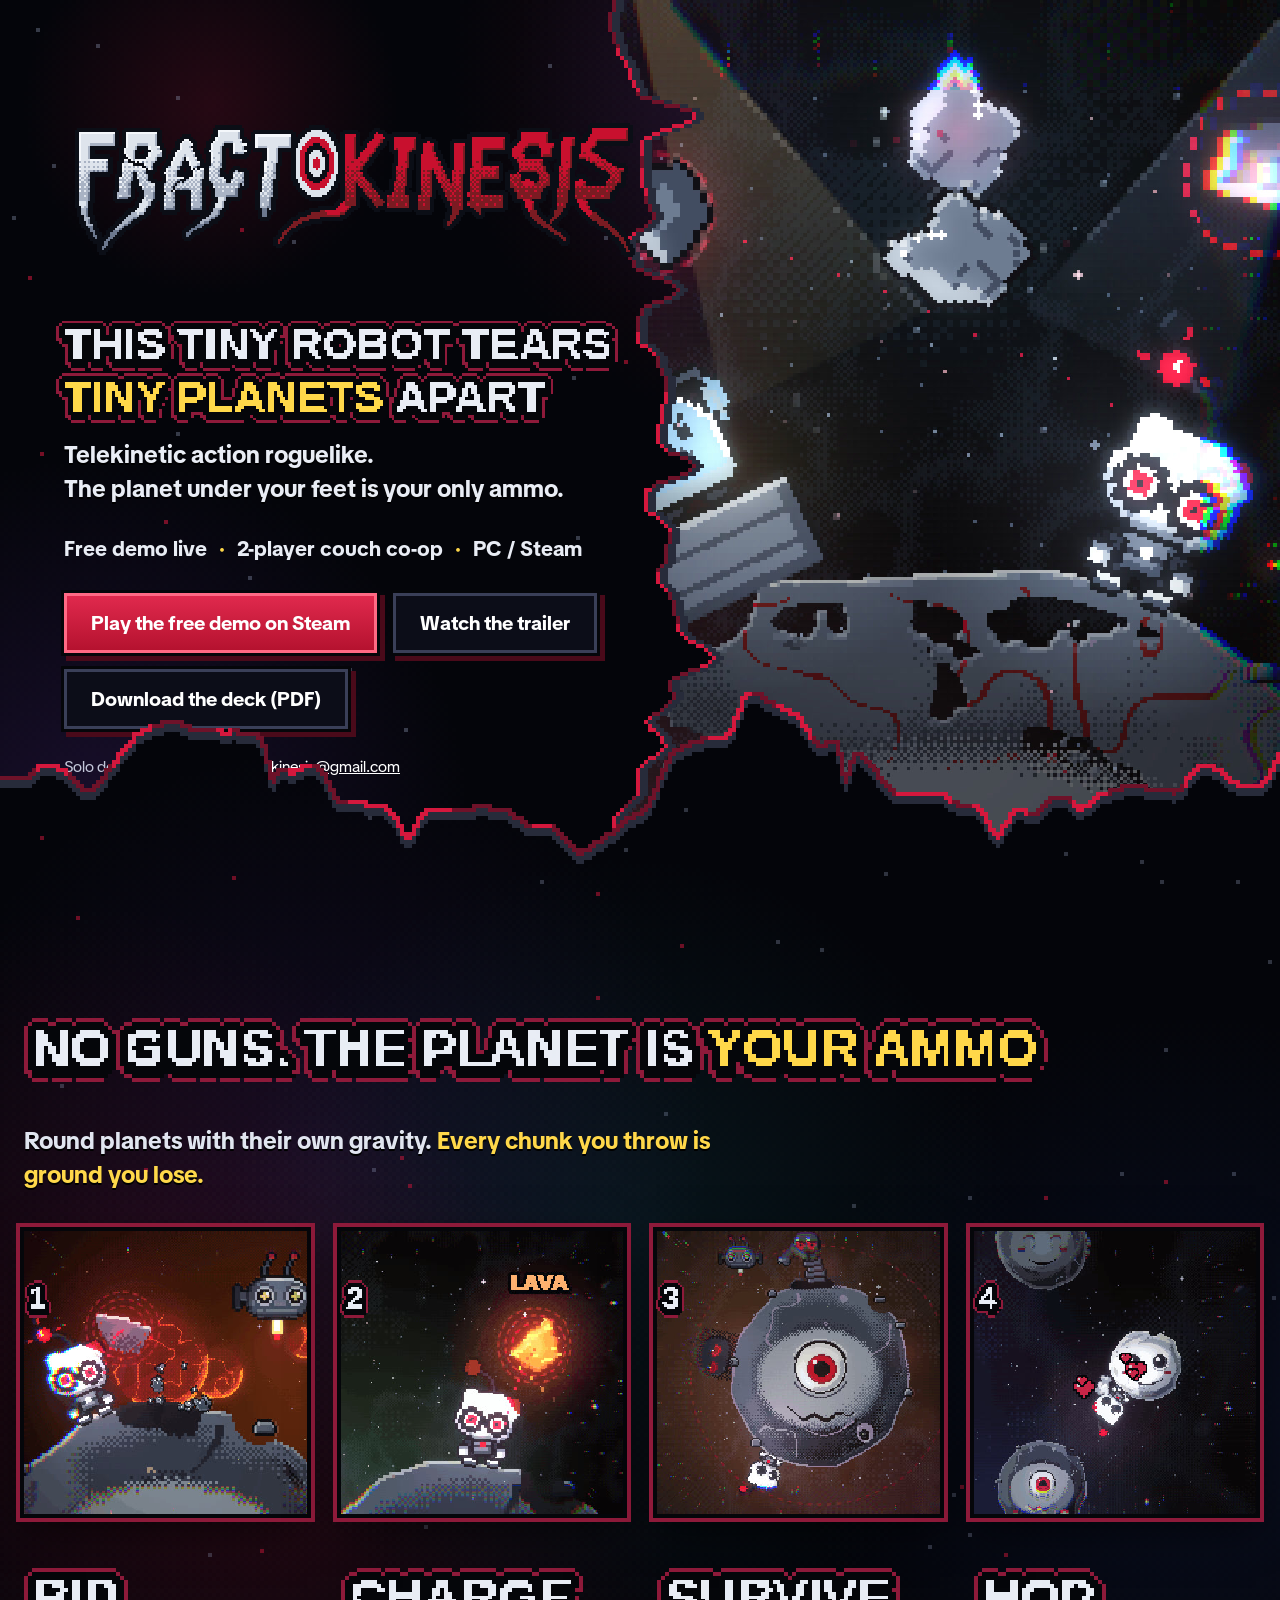
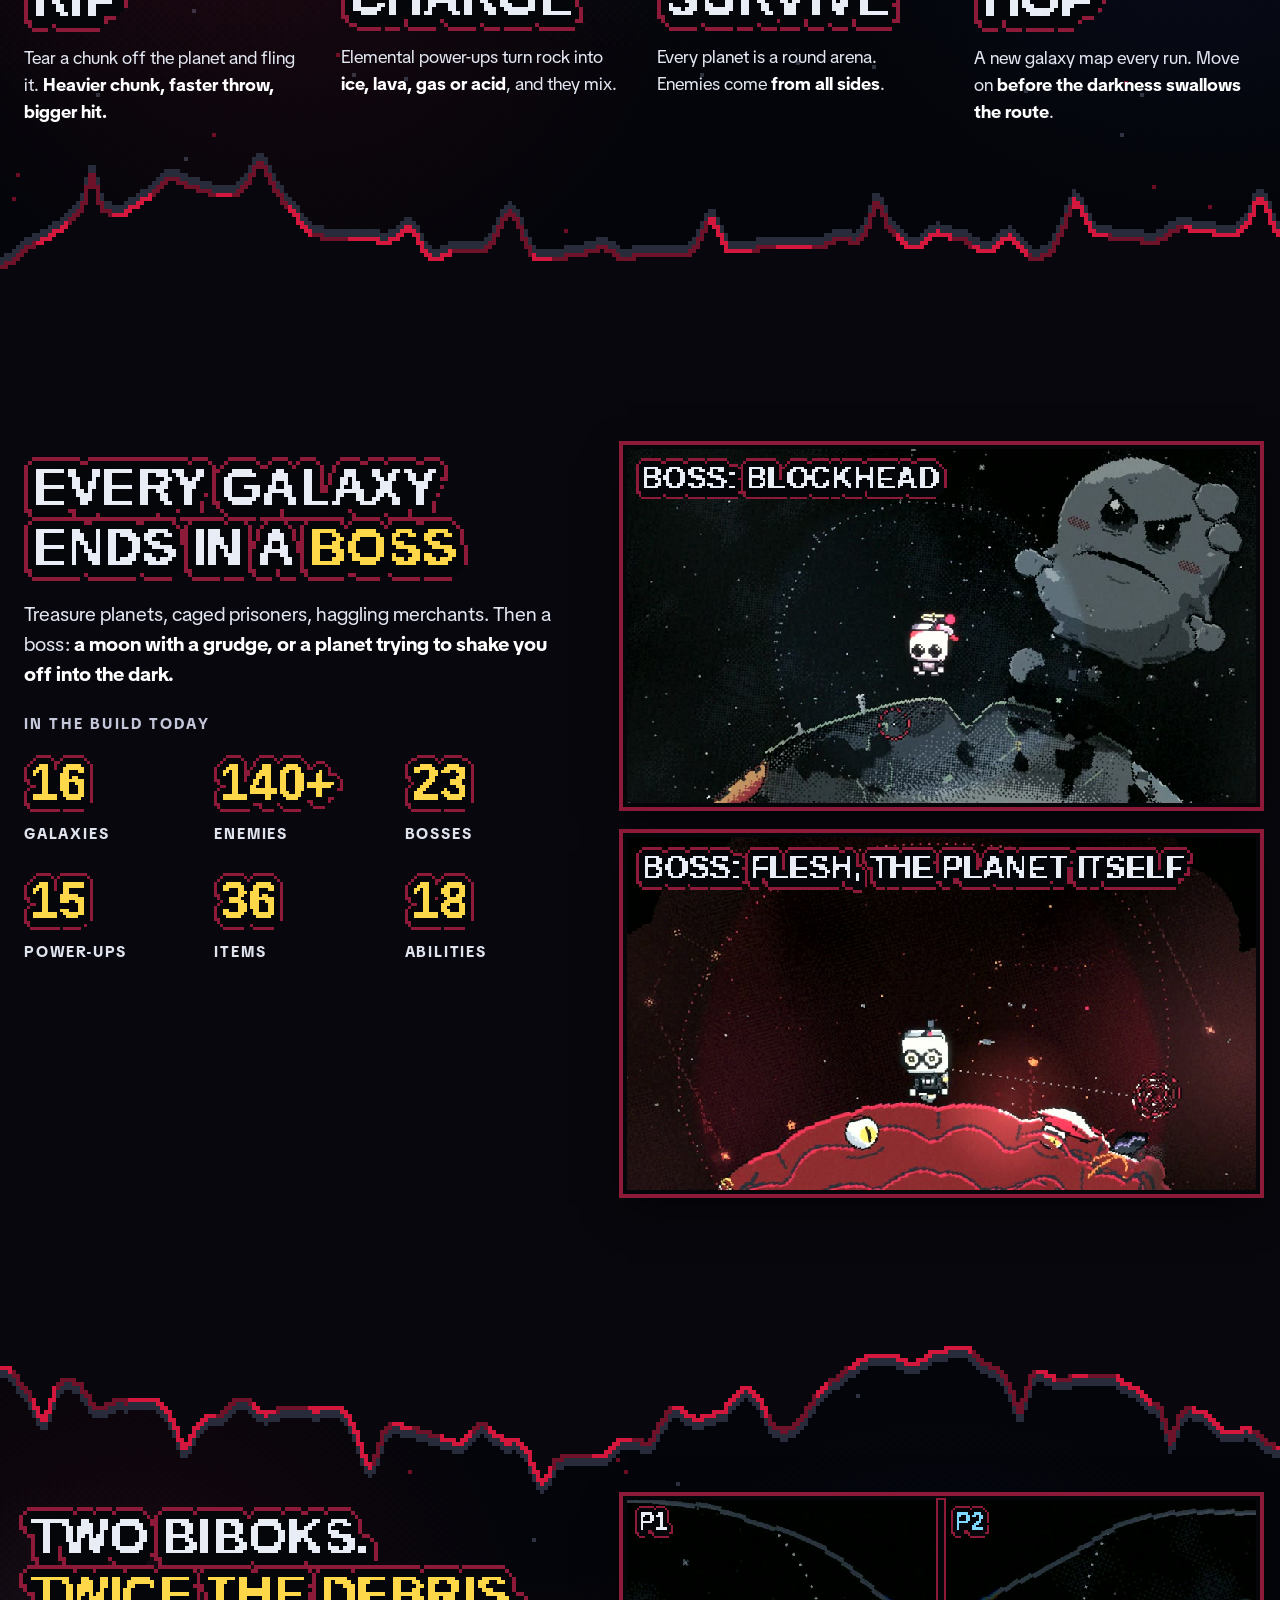
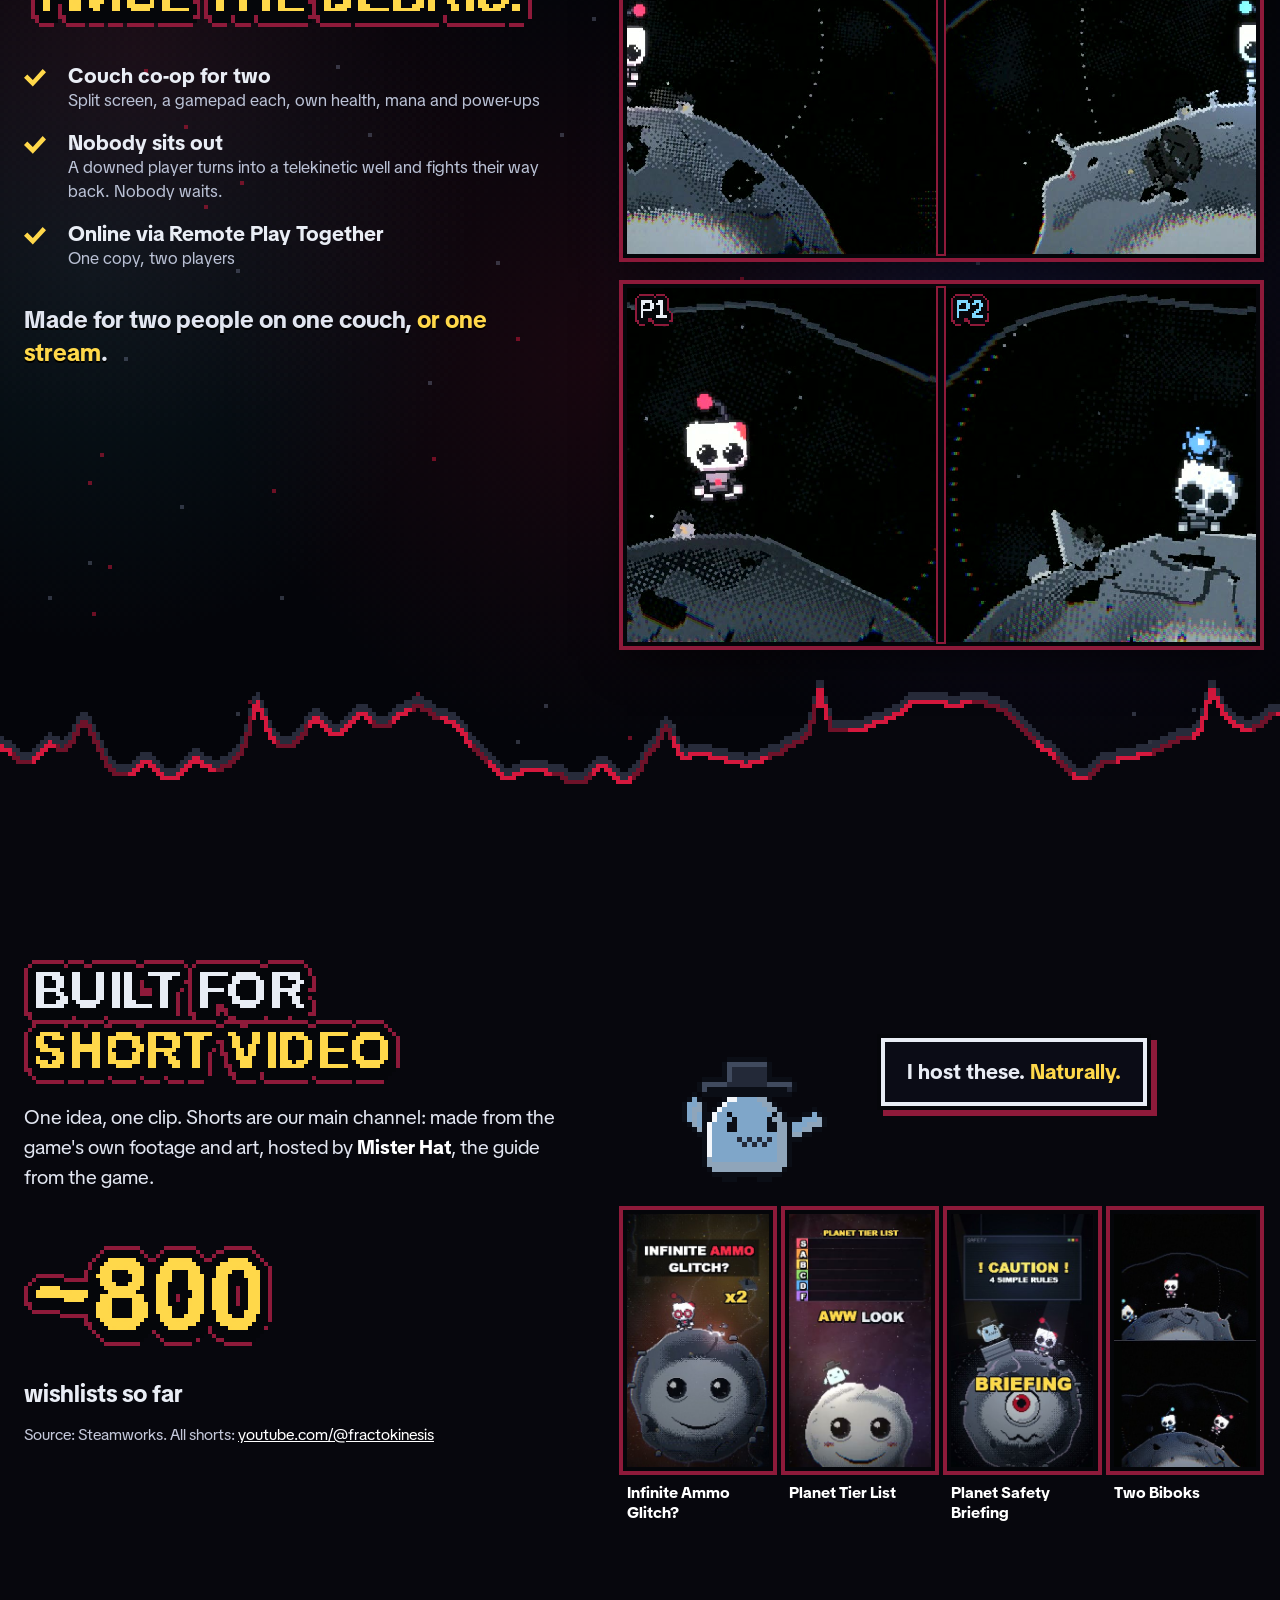
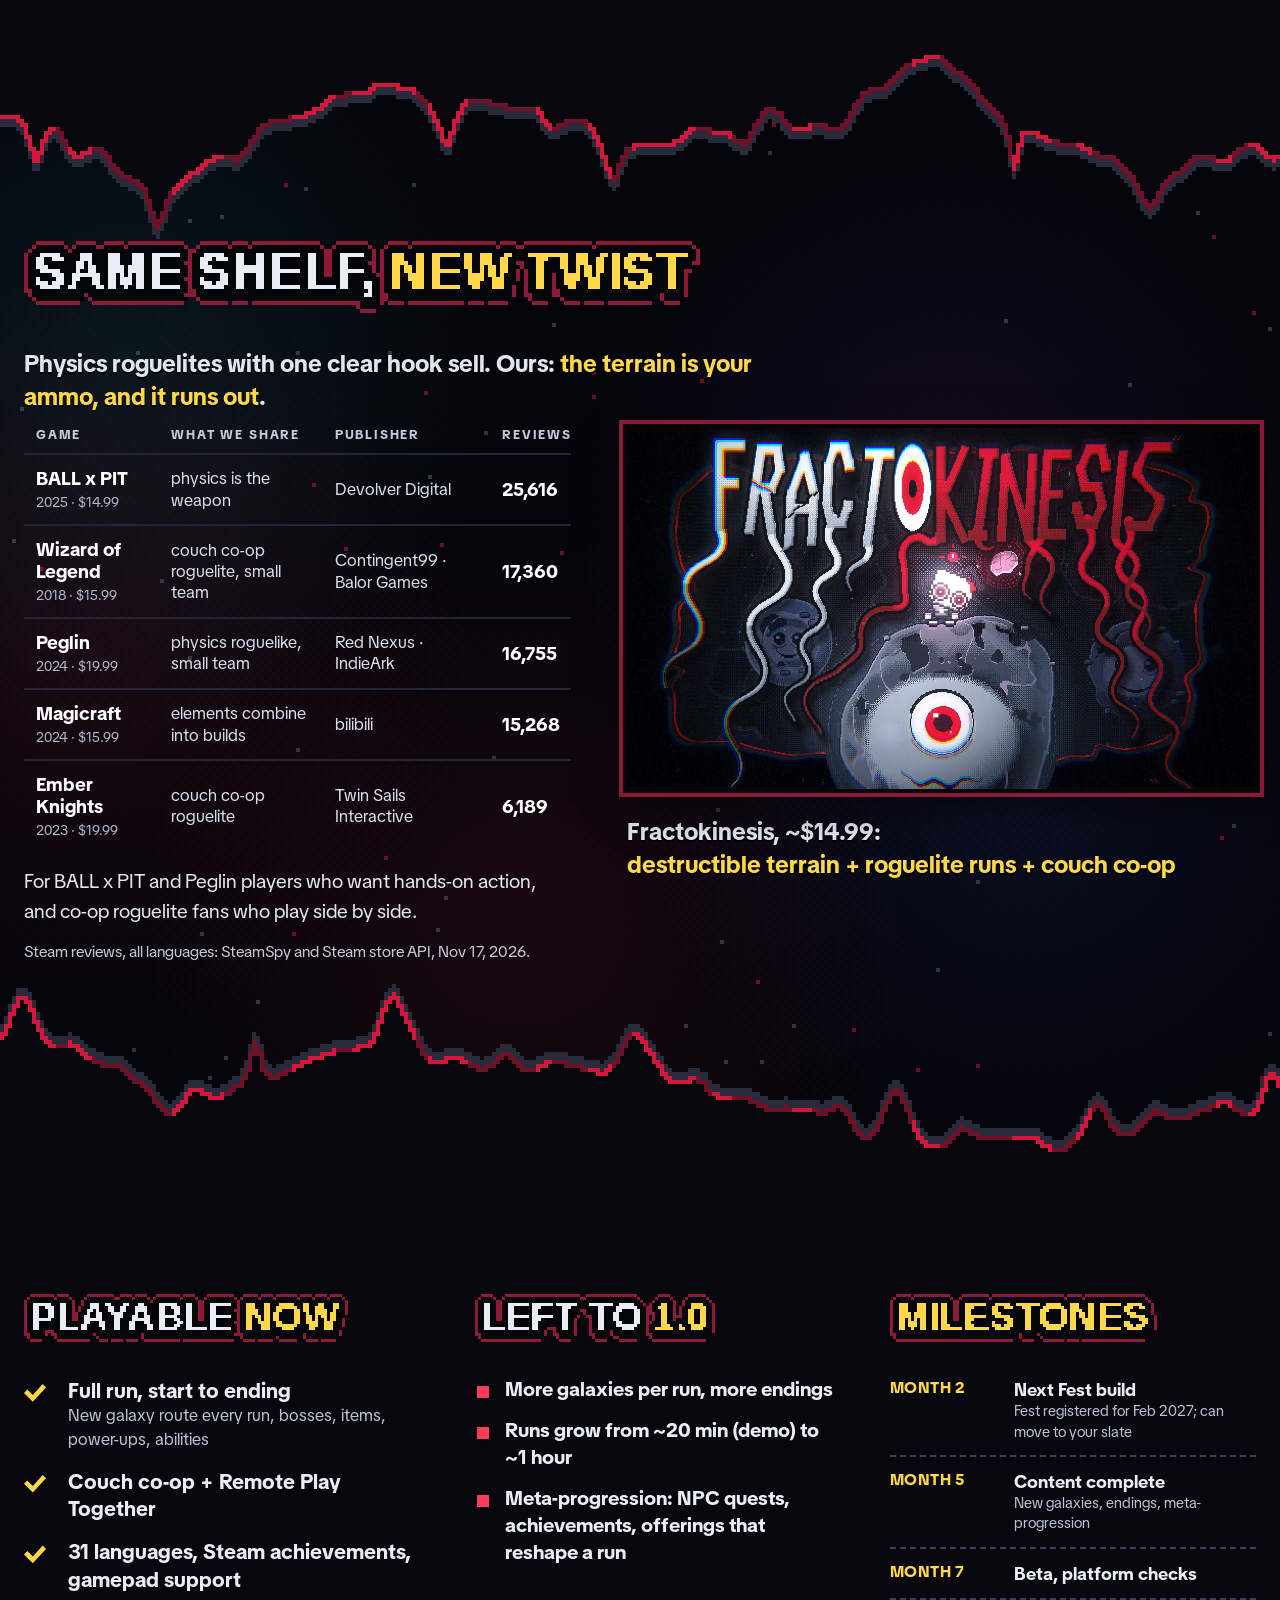
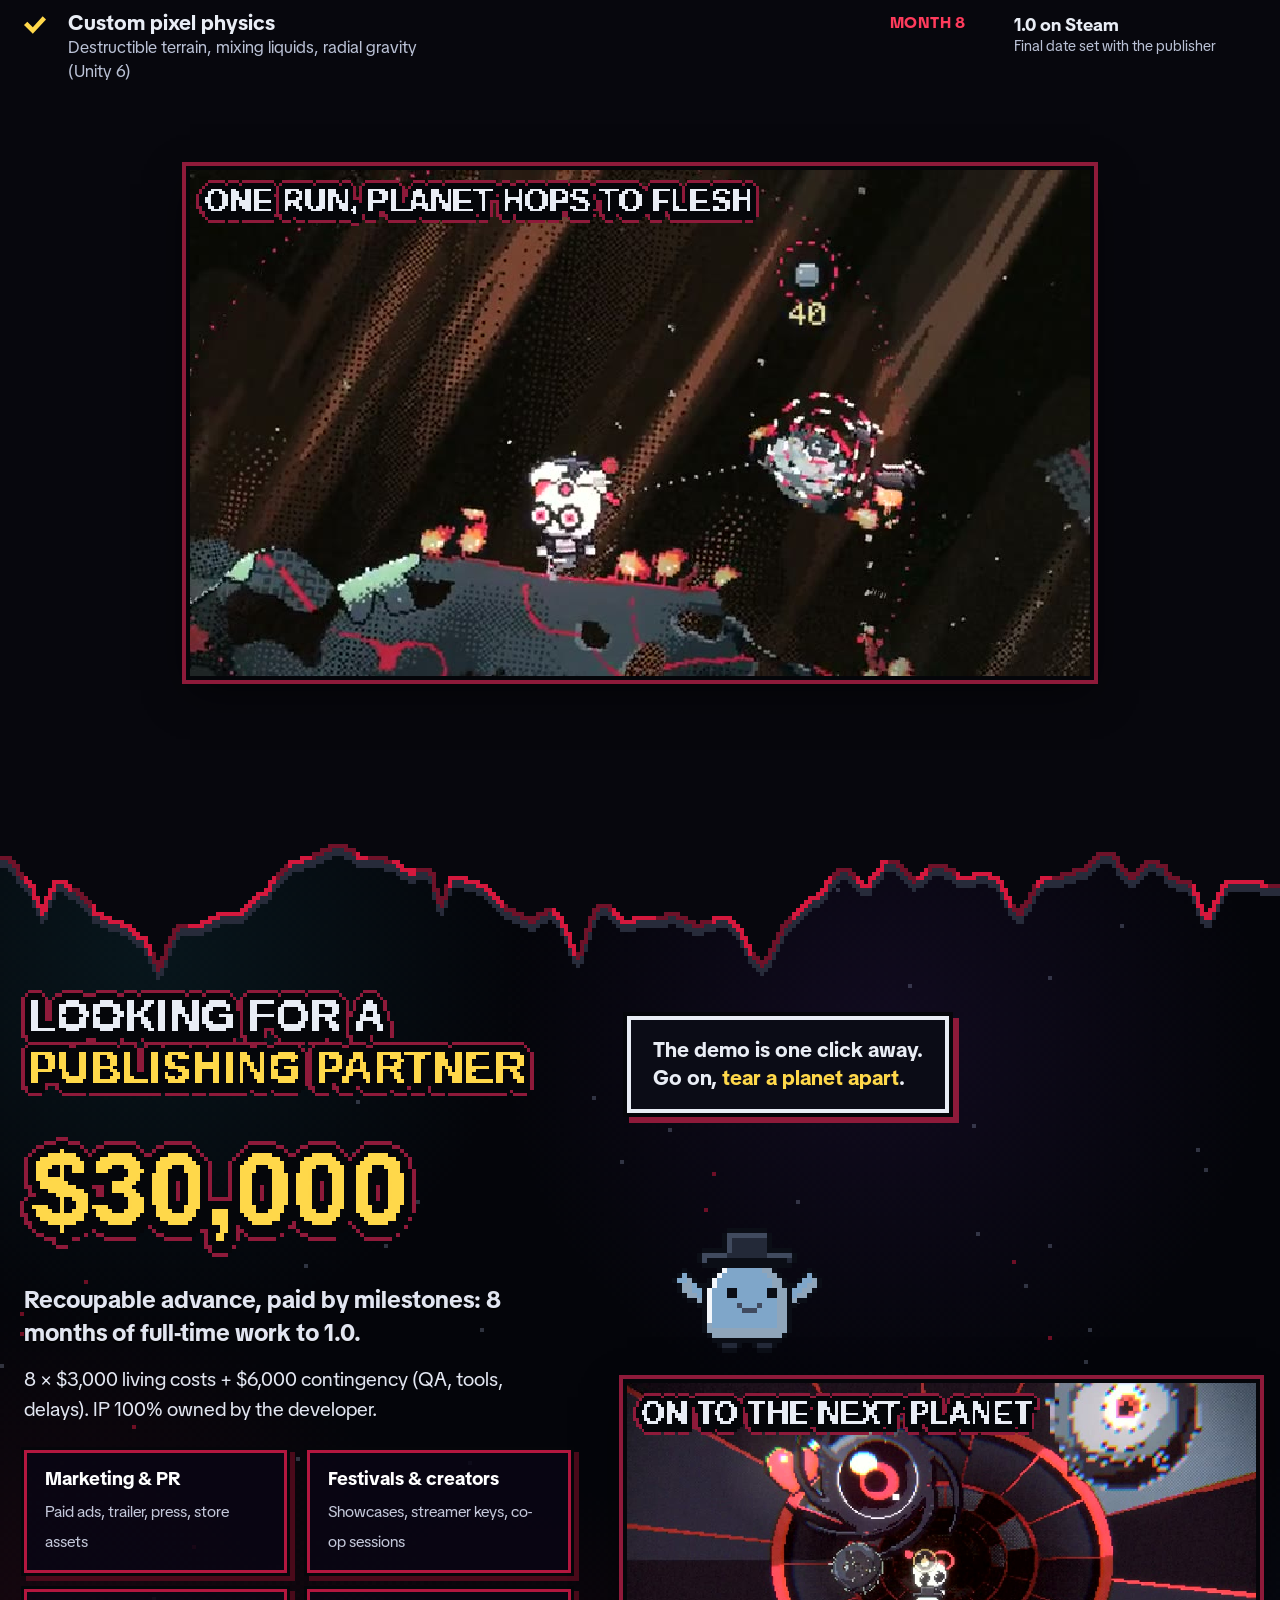
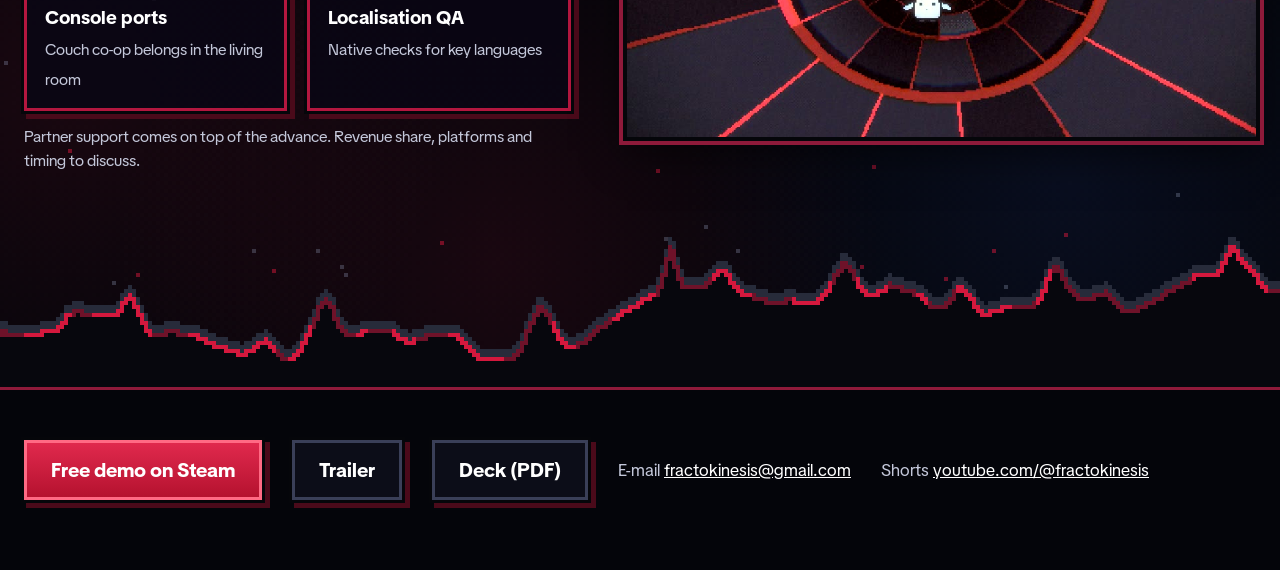
==== commit 1a4e9935: "Fractokinesis: publisher pitch Co-Authored-By: Claude Opus 5.5 <noreply@anthropic.com>" ====
--- a/index.html
+++ b/index.html
@@ -19,16 +19,16 @@
     <p class="small">Solo developer · Maxim · <a href="mailto:fractokinesis@gmail.com">fractokinesis@gmail.com</a></p>
   </div>
 </header>
-<section id="loop" class="sec"><div class="wrap"><canvas class="pxt" data-t="NO GUNS. THE PLANET IS *YOUR AMMO*" data-px="13" data-k="4"></canvas>
+<section id="loop" class="sec darkband first"><canvas class="dark band" data-side="band" data-pad="30" data-seed="3" data-k="4"></canvas><div class="wrap"><canvas class="pxt" data-t="NO GUNS. THE PLANET IS *YOUR AMMO*" data-px="13" data-k="4"></canvas>
 <p class="lead">Round planets with their own gravity. <b class=g>Every chunk you throw is ground you lose.</b></p>
 <div class="grid4"><div class="step"><figure class="shot sq"><video class="" muted loop playsinline preload="none" data-src="assets/step_ammo.mp4" poster="assets/step_ammo.jpg"></video><div class="tag"><canvas class="pxt" data-t="1" data-px="14" data-k="4"></canvas></div></figure><canvas class="pxt" data-t="RIP" data-px="13" data-k="4"></canvas><p>Tear a chunk off the planet and fling it. <b>Heavier chunk, faster throw, bigger hit.</b></p></div><div class="step"><figure class="shot sq"><video class="" muted loop playsinline preload="none" data-src="assets/step_sparks.mp4" poster="assets/step_sparks.jpg"></video><div class="tag"><canvas class="pxt" data-t="2" data-px="14" data-k="4"></canvas></div></figure><canvas class="pxt" data-t="CHARGE" data-px="13" data-k="4"></canvas><p>Elemental power-ups turn rock into <b>ice, lava, gas or acid</b>, and they mix.</p></div><div class="step"><figure class="shot sq"><video class="" muted loop playsinline preload="none" data-src="assets/step_planets.mp4" poster="assets/step_planets.jpg"></video><div class="tag"><canvas class="pxt" data-t="3" data-px="14" data-k="4"></canvas></div></figure><canvas class="pxt" data-t="SURVIVE" data-px="13" data-k="4"></canvas><p>Every planet is a round arena. Enemies come <b>from all sides</b>.</p></div><div class="step"><figure class="shot sq"><video class="" muted loop playsinline preload="none" data-src="assets/step_galaxy.mp4" poster="assets/step_galaxy.jpg"></video><div class="tag"><canvas class="pxt" data-t="4" data-px="14" data-k="4"></canvas></div></figure><canvas class="pxt" data-t="HOP" data-px="13" data-k="4"></canvas><p>A new galaxy map every run. Move on <b>before the darkness swallows the route</b>.</p></div></div></div></section>
-<section id="bosses" class="sec darkband"><canvas class="dark band" data-side="band" data-pad="30" data-seed="7" data-k="4"></canvas><div class="wrap"><div class="split">
+<section id="bosses" class="sec"><div class="wrap"><div class="split">
   <div class="txt"><canvas class="pxt" data-t="EVERY GALAXY|ENDS IN A *BOSS*" data-px="13" data-k="4"></canvas>
     <p>Treasure planets, caged prisoners, haggling merchants. Then a boss: <b>a moon with a grudge, or a planet trying to shake you off into the dark.</b></p>
     <p class="kick">In the build today</p><div class="nums"><div class="num"><canvas class="pxt" data-t="*16*" data-px="17" data-k="3"></canvas><span>galaxies</span></div><div class="num"><canvas class="pxt" data-t="*140+*" data-px="17" data-k="3"></canvas><span>enemies</span></div><div class="num"><canvas class="pxt" data-t="*23*" data-px="17" data-k="3"></canvas><span>bosses</span></div><div class="num"><canvas class="pxt" data-t="*15*" data-px="17" data-k="3"></canvas><span>power-ups</span></div><div class="num"><canvas class="pxt" data-t="*36*" data-px="17" data-k="3"></canvas><span>items</span></div><div class="num"><canvas class="pxt" data-t="*18*" data-px="17" data-k="3"></canvas><span>abilities</span></div></div></div>
   <div class="media2"><figure class="shot"><video class="" muted loop playsinline preload="none" data-src="assets/boss_block.mp4" poster="assets/boss_block.jpg"></video><div class="cap"><canvas class="pxt" data-t="BOSS: BLOCKHEAD" data-px="11" data-k="3"></canvas></div></figure><figure class="shot"><video class="" muted loop playsinline preload="none" data-src="assets/boss_flesh.mp4" poster="assets/boss_flesh.jpg"></video><div class="cap"><canvas class="pxt" data-t="BOSS: FLESH, THE PLANET ITSELF" data-px="11" data-k="3"></canvas></div></figure></div>
 </div></div></section>
-<section id="coop" class="sec"><div class="wrap"><div class="split rev">
+<section id="coop" class="sec darkband"><canvas class="dark band" data-side="band" data-pad="30" data-seed="11" data-k="4"></canvas><div class="wrap"><div class="split rev">
   <div class="txt"><canvas class="pxt" data-t="TWO BIBOKS.|*TWICE THE DEBRIS.*" data-px="13" data-k="4"></canvas>
     <ul class="done">
       <li>Couch co-op for two<small>Split screen, a gamepad each, own health, mana and power-ups</small></li>
@@ -37,7 +37,7 @@
     <p class="lead">Made for two people on one couch, <b class=g>or one stream</b>.</p></div>
   <div class="media2"><figure class="shot"><video class="" muted loop playsinline preload="none" data-src="assets/coop.mp4" poster="assets/coop.jpg"></video><div class="seam"></div><div class="pl l"><canvas class="pxt" data-t="P1" data-px="11" data-k="3"></canvas></div><div class="pl r"><canvas class="pxt" data-t="@P2@" data-px="11" data-k="3"></canvas></div></figure><figure class="shot"><video class="" muted loop playsinline preload="none" data-src="assets/revive.mp4" poster="assets/revive.jpg"></video><div class="seam"></div><div class="pl l"><canvas class="pxt" data-t="P1" data-px="11" data-k="3"></canvas></div><div class="pl r"><canvas class="pxt" data-t="@P2@" data-px="11" data-k="3"></canvas></div></figure></div>
 </div></div></section>
-<section id="shorts" class="sec darkband"><canvas class="dark band" data-side="band" data-pad="30" data-seed="13" data-k="4"></canvas><div class="wrap"><div class="split">
+<section id="shorts" class="sec"><div class="wrap"><div class="split">
   <div class="txt"><canvas class="pxt" data-t="BUILT FOR|*SHORT VIDEO*" data-px="13" data-k="4"></canvas>
     <p>One idea, one clip. Shorts are our main channel: made from the game's own footage and art, hosted by <b>Mister Hat</b>, the guide from the game.</p>
     <div class="big"><canvas class="pxt" data-t="*~800*" data-px="26" data-k="4"></canvas><span>wishlists so far</span></div>
@@ -46,7 +46,7 @@
   <div class="shortsR"><div class="hatline"><canvas class="hat" data-pose="33" data-k="5"></canvas><div class="bub">I host these. <b class=g>Naturally.</b></div></div>
     <div class="phones"><a class="phone" href="https://www.youtube.com/shorts/Y9J9lkQ8ZM8"><span class="scr"><video class="" muted loop playsinline preload="none" data-src="assets/short_hk_inf_b.mp4" poster="assets/short_hk_inf_b.jpg"></video></span><span class="nm">Infinite Ammo Glitch?</span></a><a class="phone" href="https://www.youtube.com/shorts/lbmnYdfjoB0"><span class="scr"><video class="" muted loop playsinline preload="none" data-src="assets/short_oct_tier.mp4" poster="assets/short_oct_tier.jpg"></video></span><span class="nm">Planet Tier List</span></a><a class="phone" href="https://www.youtube.com/shorts/LkdtbgHrfQQ"><span class="scr"><video class="" muted loop playsinline preload="none" data-src="assets/short_hat_safety.mp4" poster="assets/short_hat_safety.jpg"></video></span><span class="nm">Planet Safety Briefing</span></a><a class="phone" href="https://www.youtube.com/shorts/XZiqSFOAvmo"><span class="scr"><video class="" muted loop playsinline preload="none" data-src="assets/short_coop.mp4" poster="assets/short_coop.jpg"></video></span><span class="nm">Two Biboks</span></a></div></div>
 </div></div></section>
-<section id="market" class="sec"><div class="wrap"><canvas class="pxt" data-t="SAME SHELF, *NEW TWIST*" data-px="13" data-k="4"></canvas>
+<section id="market" class="sec darkband"><canvas class="dark band" data-side="band" data-pad="30" data-seed="17" data-k="4"></canvas><div class="wrap"><canvas class="pxt" data-t="SAME SHELF, *NEW TWIST*" data-px="13" data-k="4"></canvas>
 <p class="lead">Physics roguelites with one clear hook sell. Ours: <b class=g>the terrain is your ammo, and it runs out</b>.</p>
 <div class="split">
   <div class="txt"><div class="tablewrap"><table class="cmp"><tr><th>Game</th><th>What we share</th><th>Publisher</th><th>Reviews</th></tr><tr><td class="nm">BALL x PIT<small>2025 · $14.99</small></td><td>physics is the weapon</td><td>Devolver Digital</td><td class="v">25,616</td></tr><tr><td class="nm">Wizard of Legend<small>2018 · $15.99</small></td><td>couch co-op roguelite, small team</td><td>Contingent99 · Balor Games</td><td class="v">17,360</td></tr><tr><td class="nm">Peglin<small>2024 · $19.99</small></td><td>physics roguelike, small team</td><td>Red Nexus · IndieArk</td><td class="v">16,755</td></tr><tr><td class="nm">Magicraft<small>2024 · $15.99</small></td><td>elements combine into builds</td><td>bilibili</td><td class="v">15,268</td></tr><tr><td class="nm">Ember Knights<small>2023 · $19.99</small></td><td>couch co-op roguelite</td><td>Twin Sails Interactive</td><td class="v">6,189</td></tr></table></div>
@@ -55,7 +55,7 @@
   <div class="capsule"><figure class="shot"><img src="assets/capsule.png" alt="Fractokinesis store capsule"></figure>
     <p class="lead">Fractokinesis, ~$14.99:<br><b class=g>destructible terrain + roguelite runs + couch co-op</b></p></div>
 </div></div></section>
-<section id="plan" class="sec darkband"><canvas class="dark band" data-side="band" data-pad="30" data-seed="19" data-k="4"></canvas><div class="wrap"><div class="cols3">
+<section id="plan" class="sec"><div class="wrap"><div class="cols3">
   <div><canvas class="pxt" data-t="PLAYABLE *NOW*" data-px="13" data-k="3"></canvas>
     <ul class="done">
       <li>Full run, start to ending<small>New galaxy route every run, bosses, items, power-ups, abilities</small></li>
@@ -71,7 +71,7 @@
       <div class="row now"><b>MONTH 8</b><span>1.0 on Steam<small>Final date set with the publisher</small></span></div></div></div>
 </div>
 <div class="runrow"><figure class="shot"><video class="" muted loop playsinline preload="none" data-src="assets/run.mp4" poster="assets/run.jpg"></video><div class="cap"><canvas class="pxt" data-t="ONE RUN, PLANET HOPS TO FLESH" data-px="11" data-k="3"></canvas></div></figure></div></div></section>
-<section id="ask" class="sec"><div class="wrap"><div class="split">
+<section id="ask" class="sec darkband"><canvas class="dark band" data-side="band" data-pad="30" data-seed="23" data-k="4"></canvas><div class="wrap"><div class="split">
   <div class="txt"><canvas class="pxt" data-t="LOOKING FOR A|*PUBLISHING PARTNER*" data-px="13" data-k="4"></canvas>
     <canvas class="pxt" data-t="*$30,000*" data-px="26" data-k="4"></canvas>
     <p class="lead">Recoupable advance, paid by milestones: 8 months of full-time work to 1.0.</p>
--- a/site.css
+++ b/site.css
@@ -139,3 +139,8 @@
   canvas.pxt { margin-left: 0 !important; margin-right: 0 !important; }
   .nums { gap: 14px 26px; }
 }
+
+/* первый раздел: рваный верхний край тьмы ложится на низ первого экрана — ровного среза пререндера не видно */
+.darkband.first { margin-top: 0; }
+.darkband.first canvas.band { top: -260px; height: calc(100% + 380px); z-index: 3; }
+.darkband.first > .wrap { z-index: 4; }
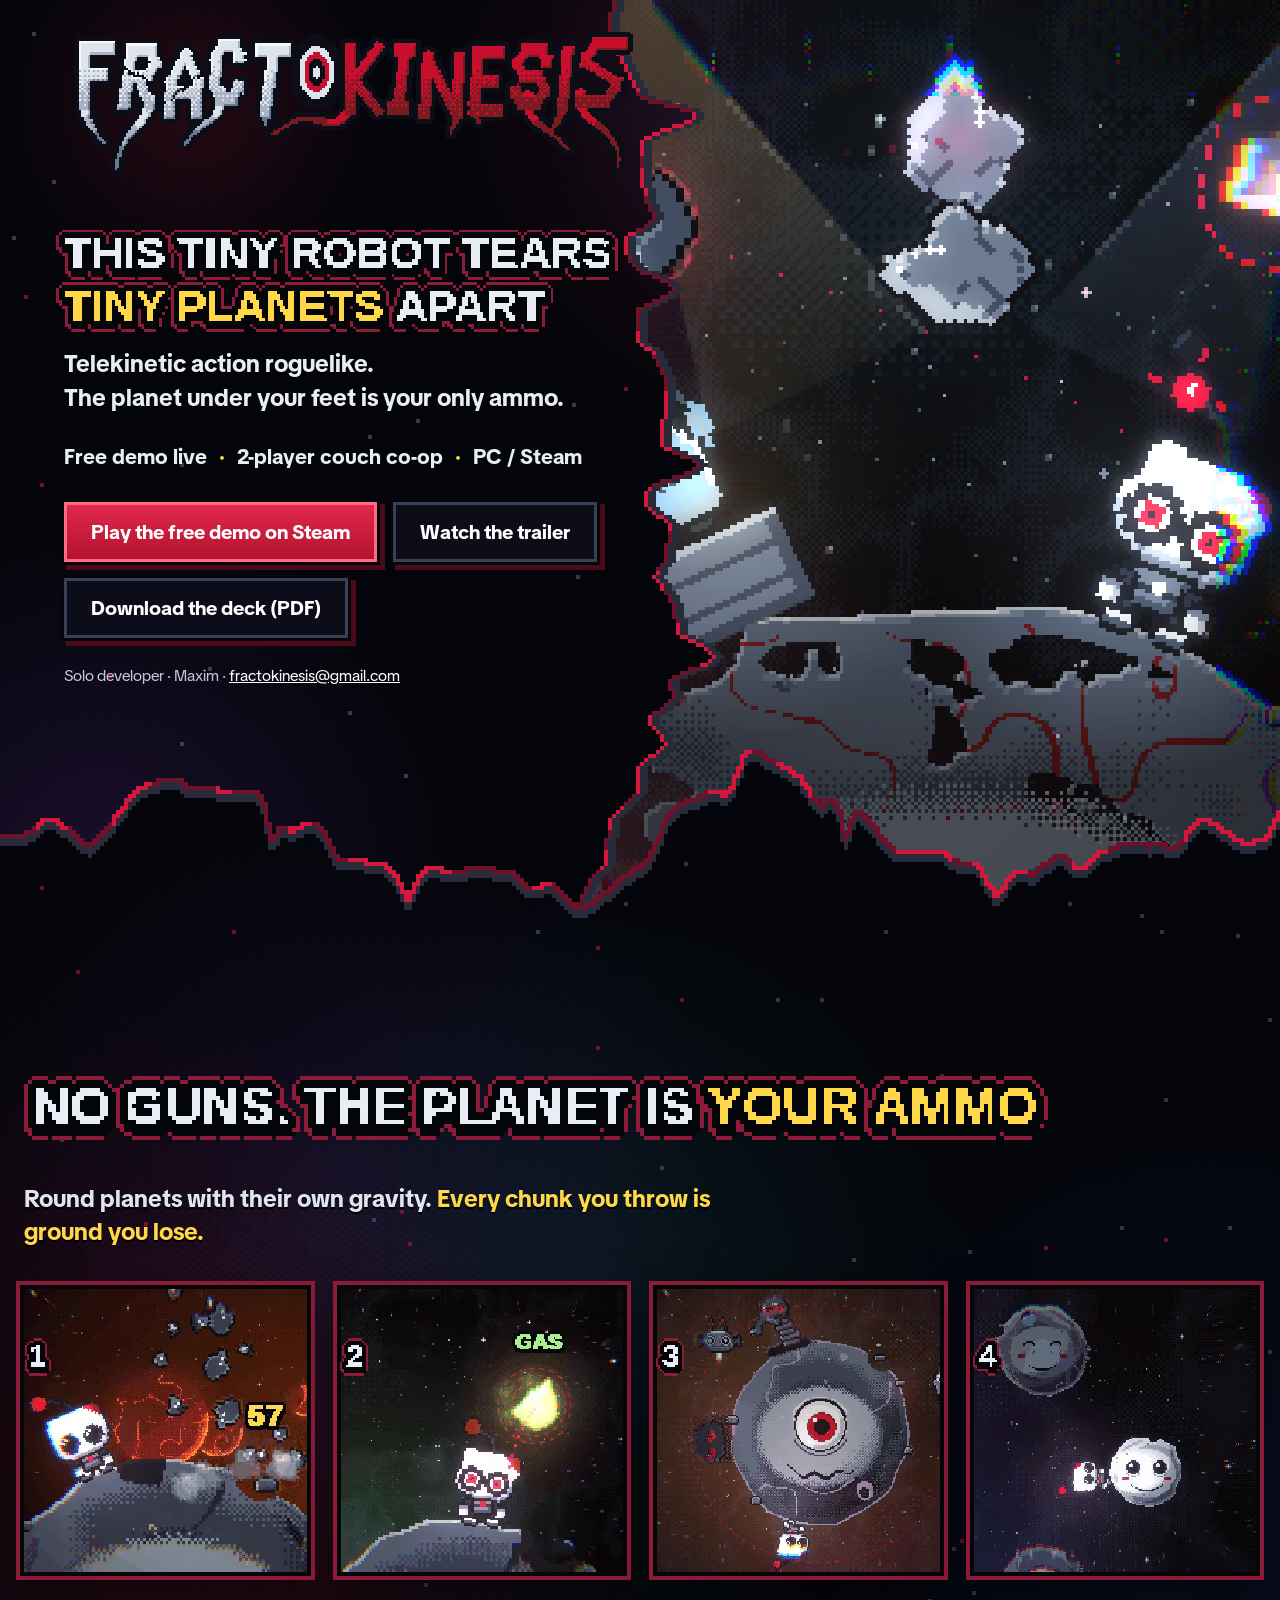
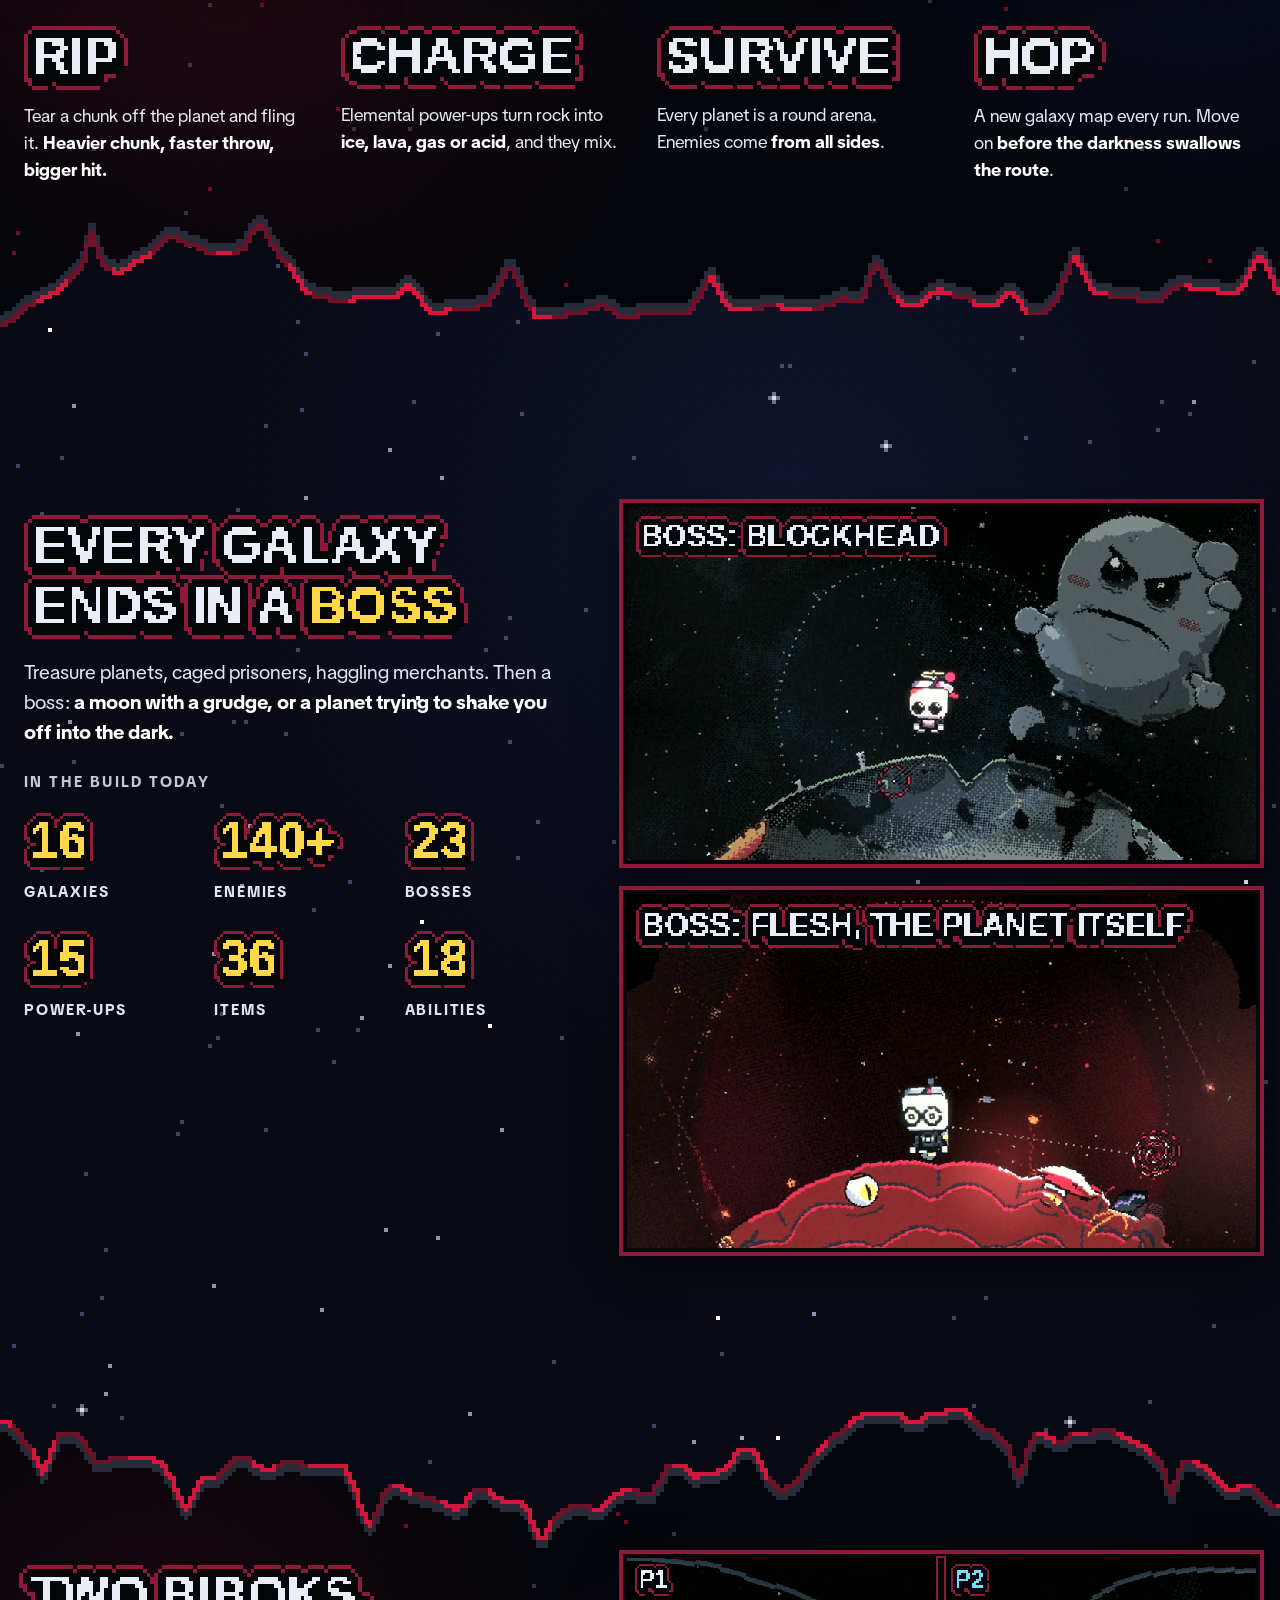
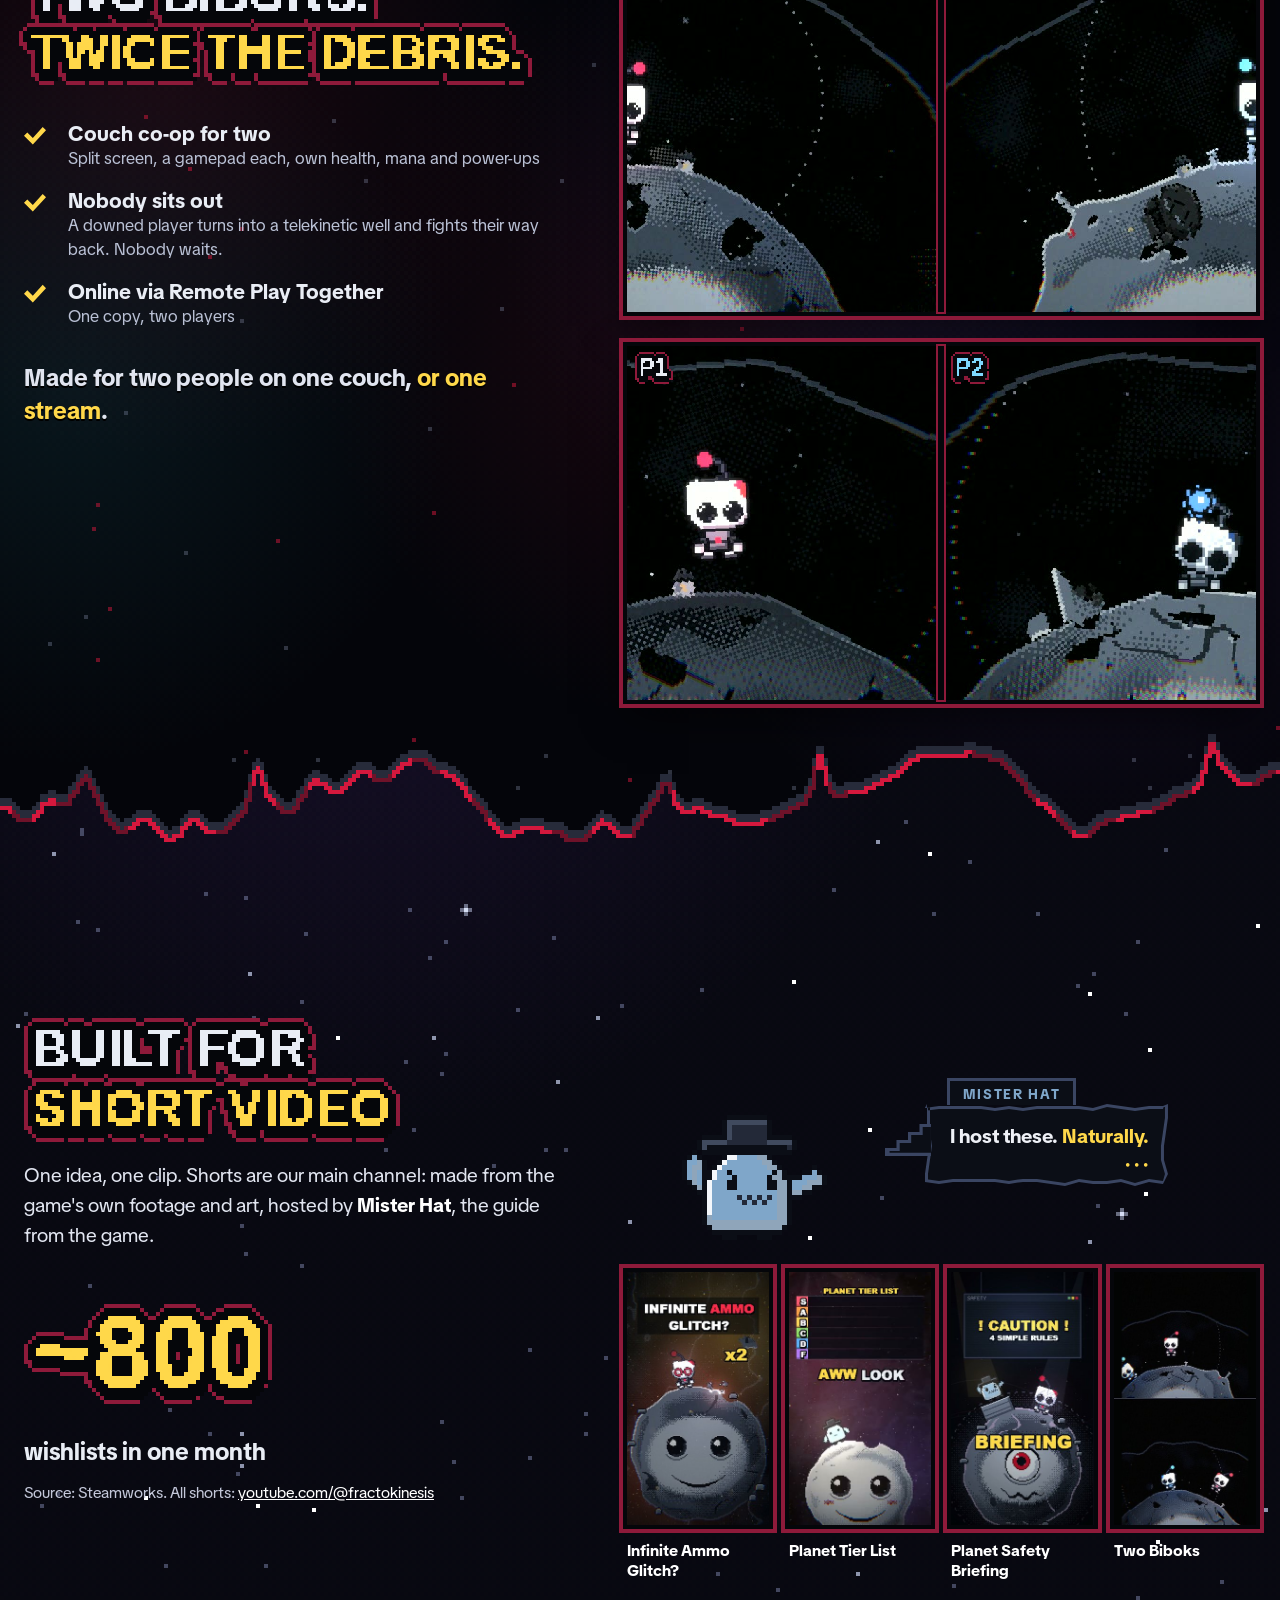
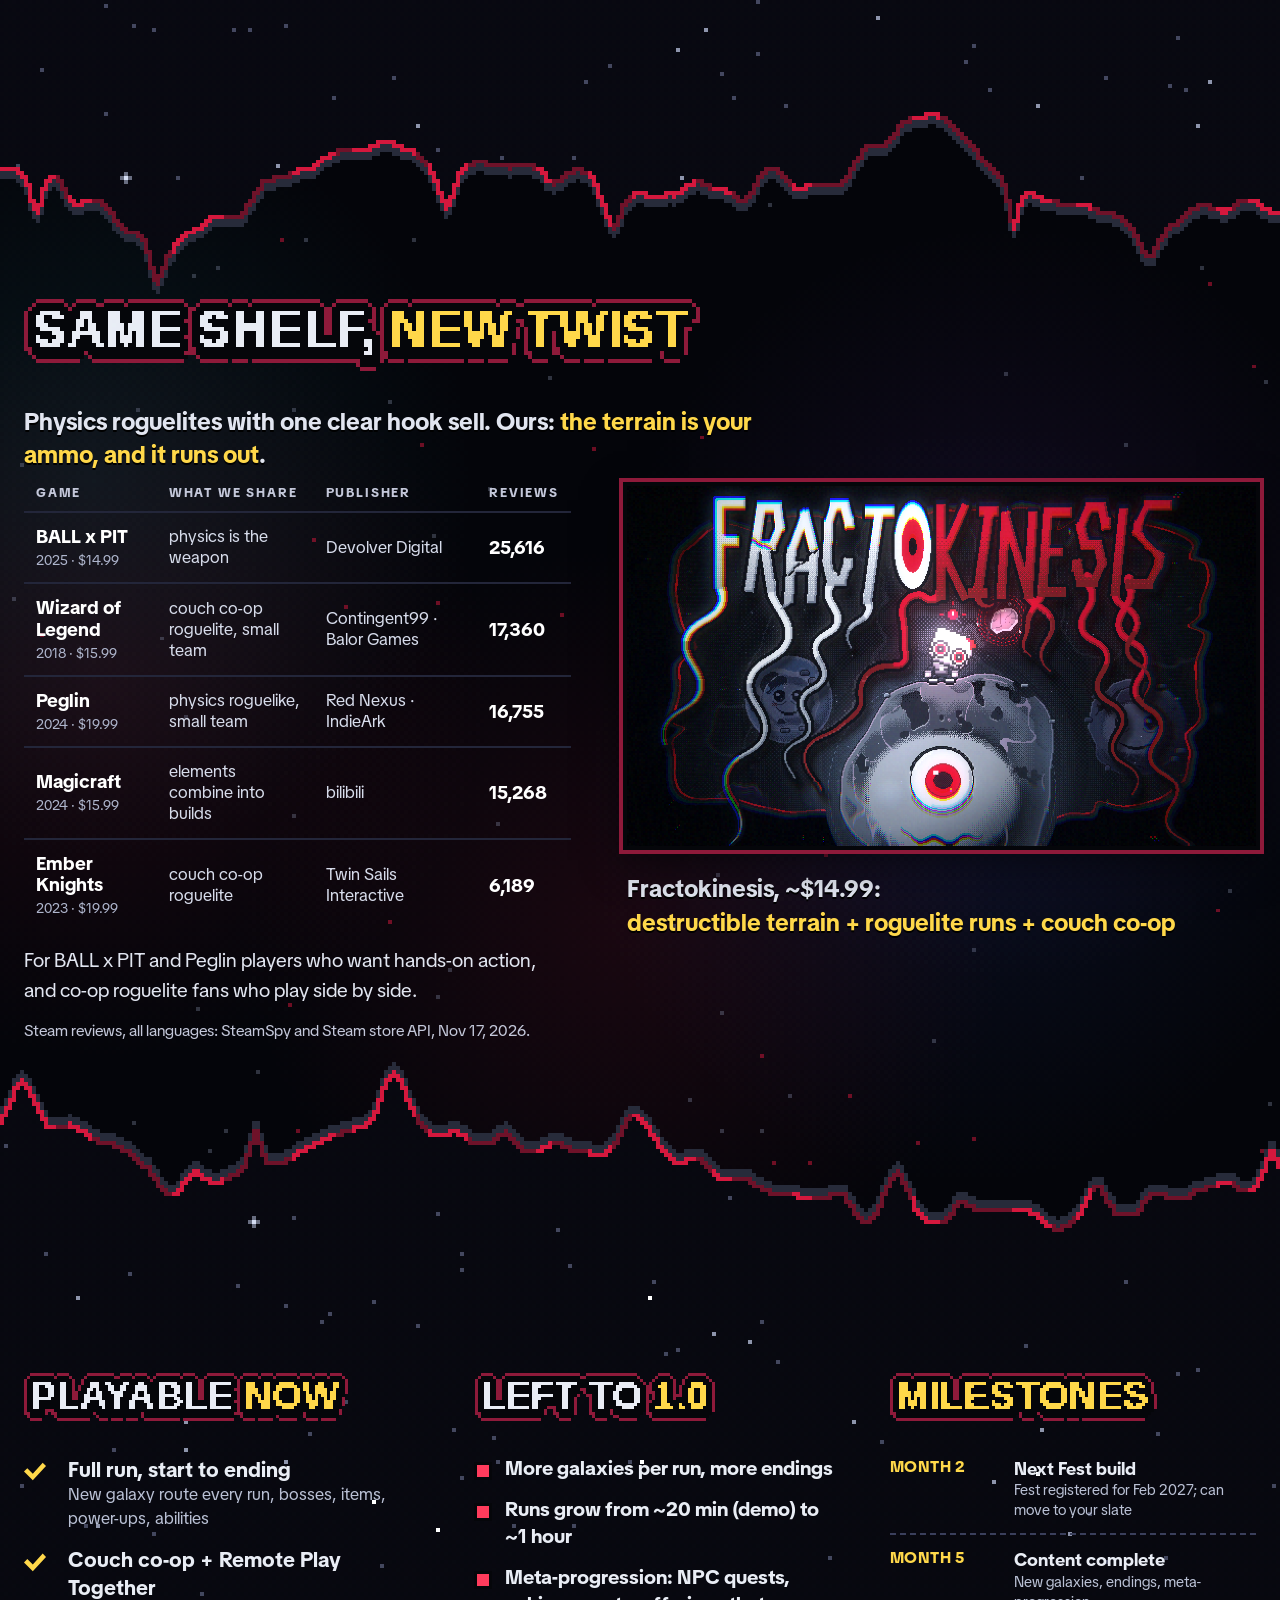
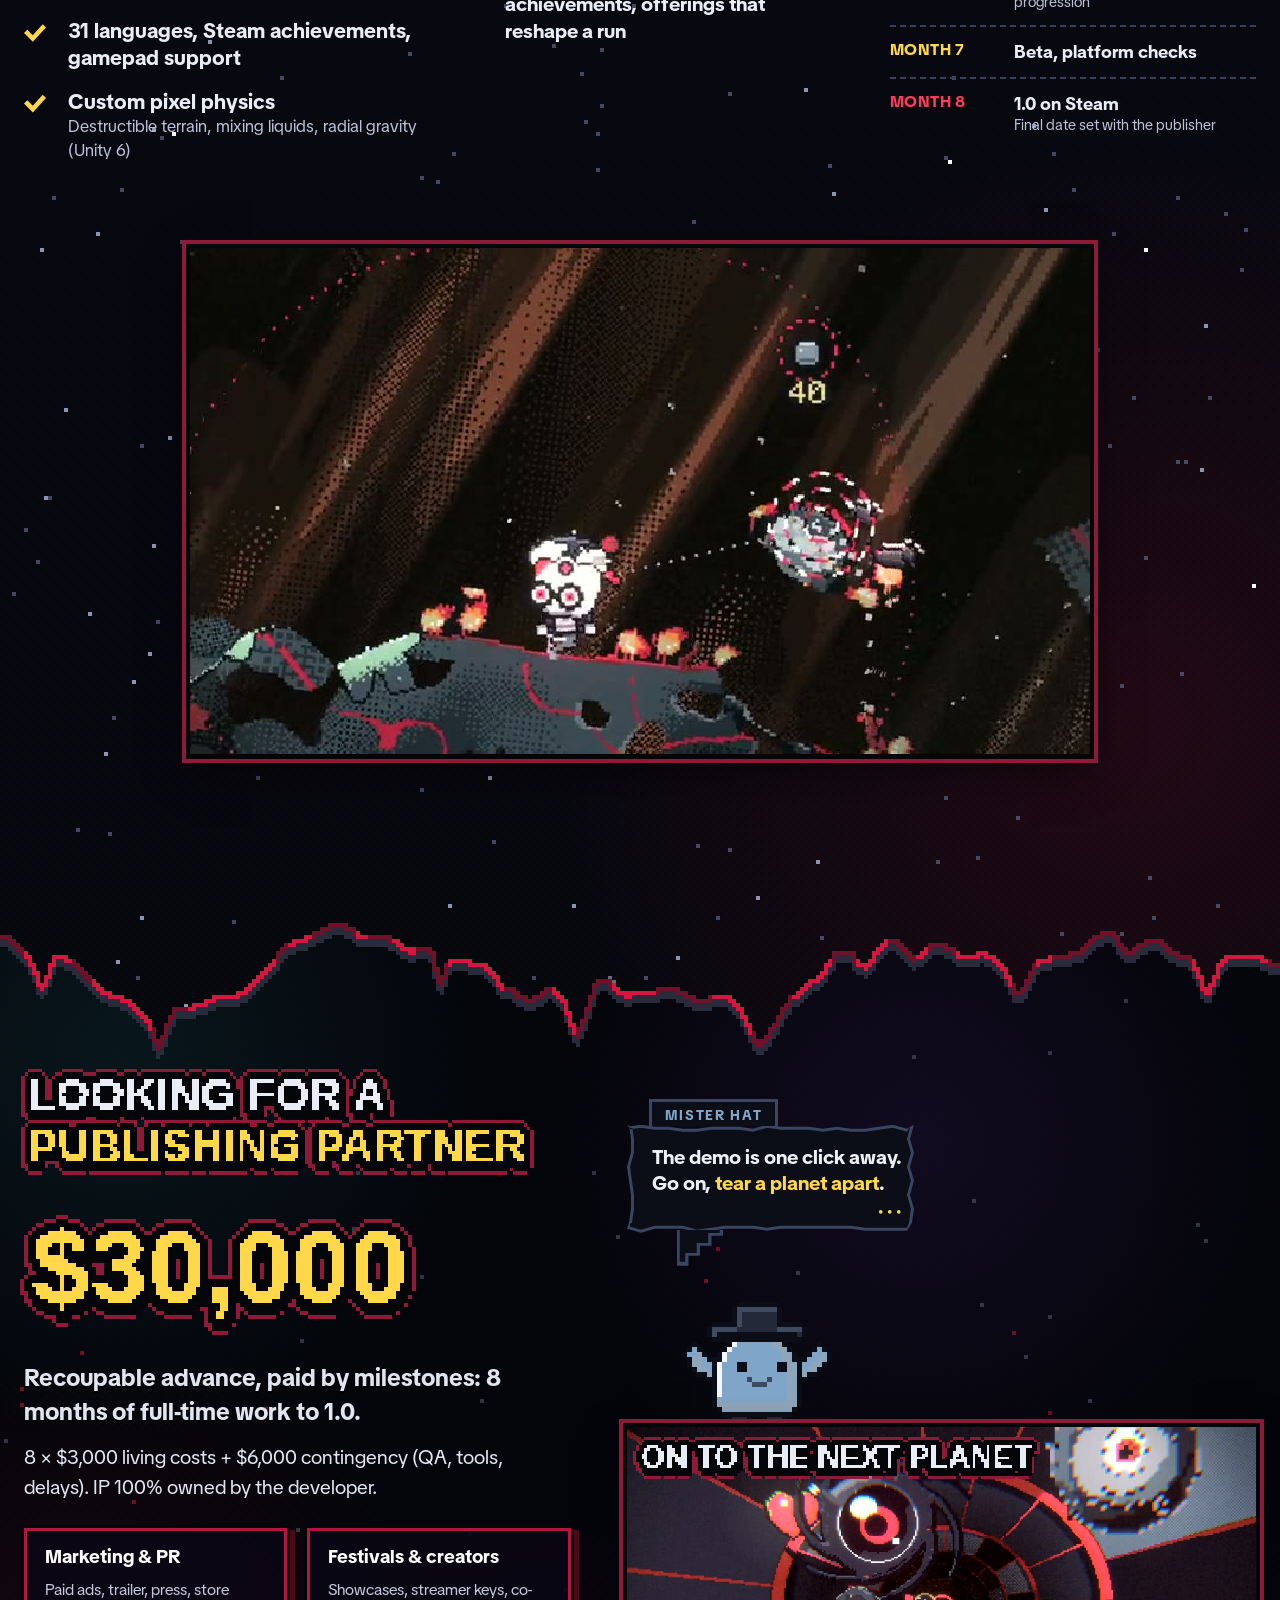
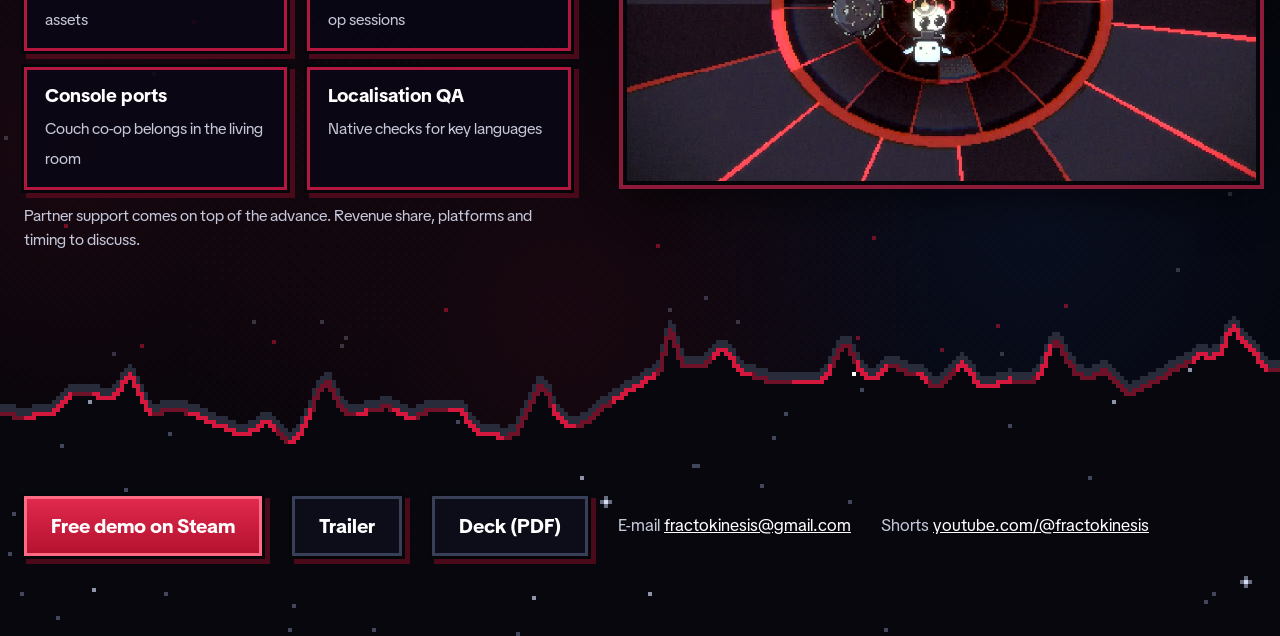
==== commit 7f792632: "Fractokinesis: publisher pitch Co-Authored-By: Claude Opus 5.5 <noreply@anthropic.com>" ====
--- a/index.html
+++ b/index.html
@@ -21,7 +21,7 @@
 </header>
 <section id="loop" class="sec darkband first"><canvas class="dark band" data-side="band" data-pad="30" data-seed="3" data-k="4"></canvas><div class="wrap"><canvas class="pxt" data-t="NO GUNS. THE PLANET IS *YOUR AMMO*" data-px="13" data-k="4"></canvas>
 <p class="lead">Round planets with their own gravity. <b class=g>Every chunk you throw is ground you lose.</b></p>
-<div class="grid4"><div class="step"><figure class="shot sq"><video class="" muted loop playsinline preload="none" data-src="assets/step_ammo.mp4" poster="assets/step_ammo.jpg"></video><div class="tag"><canvas class="pxt" data-t="1" data-px="14" data-k="4"></canvas></div></figure><canvas class="pxt" data-t="RIP" data-px="13" data-k="4"></canvas><p>Tear a chunk off the planet and fling it. <b>Heavier chunk, faster throw, bigger hit.</b></p></div><div class="step"><figure class="shot sq"><video class="" muted loop playsinline preload="none" data-src="assets/step_sparks.mp4" poster="assets/step_sparks.jpg"></video><div class="tag"><canvas class="pxt" data-t="2" data-px="14" data-k="4"></canvas></div></figure><canvas class="pxt" data-t="CHARGE" data-px="13" data-k="4"></canvas><p>Elemental power-ups turn rock into <b>ice, lava, gas or acid</b>, and they mix.</p></div><div class="step"><figure class="shot sq"><video class="" muted loop playsinline preload="none" data-src="assets/step_planets.mp4" poster="assets/step_planets.jpg"></video><div class="tag"><canvas class="pxt" data-t="3" data-px="14" data-k="4"></canvas></div></figure><canvas class="pxt" data-t="SURVIVE" data-px="13" data-k="4"></canvas><p>Every planet is a round arena. Enemies come <b>from all sides</b>.</p></div><div class="step"><figure class="shot sq"><video class="" muted loop playsinline preload="none" data-src="assets/step_galaxy.mp4" poster="assets/step_galaxy.jpg"></video><div class="tag"><canvas class="pxt" data-t="4" data-px="14" data-k="4"></canvas></div></figure><canvas class="pxt" data-t="HOP" data-px="13" data-k="4"></canvas><p>A new galaxy map every run. Move on <b>before the darkness swallows the route</b>.</p></div></div></div></section>
+<div class="grid4"><div class="step"><figure class="shot sq"><img src="assets/step_ammo.webp" alt="" loading="lazy"><div class="tag"><canvas class="pxt" data-t="1" data-px="14" data-k="4"></canvas></div></figure><canvas class="pxt" data-t="RIP" data-px="13" data-k="4"></canvas><p>Tear a chunk off the planet and fling it. <b>Heavier chunk, faster throw, bigger hit.</b></p></div><div class="step"><figure class="shot sq"><img src="assets/step_sparks.webp" alt="" loading="lazy"><div class="tag"><canvas class="pxt" data-t="2" data-px="14" data-k="4"></canvas></div></figure><canvas class="pxt" data-t="CHARGE" data-px="13" data-k="4"></canvas><p>Elemental power-ups turn rock into <b>ice, lava, gas or acid</b>, and they mix.</p></div><div class="step"><figure class="shot sq"><img src="assets/step_planets.webp" alt="" loading="lazy"><div class="tag"><canvas class="pxt" data-t="3" data-px="14" data-k="4"></canvas></div></figure><canvas class="pxt" data-t="SURVIVE" data-px="13" data-k="4"></canvas><p>Every planet is a round arena. Enemies come <b>from all sides</b>.</p></div><div class="step"><figure class="shot sq"><img src="assets/step_galaxy.webp" alt="" loading="lazy"><div class="tag"><canvas class="pxt" data-t="4" data-px="14" data-k="4"></canvas></div></figure><canvas class="pxt" data-t="HOP" data-px="13" data-k="4"></canvas><p>A new galaxy map every run. Move on <b>before the darkness swallows the route</b>.</p></div></div></div></section>
 <section id="bosses" class="sec"><div class="wrap"><div class="split">
   <div class="txt"><canvas class="pxt" data-t="EVERY GALAXY|ENDS IN A *BOSS*" data-px="13" data-k="4"></canvas>
     <p>Treasure planets, caged prisoners, haggling merchants. Then a boss: <b>a moon with a grudge, or a planet trying to shake you off into the dark.</b></p>
@@ -40,10 +40,10 @@
 <section id="shorts" class="sec"><div class="wrap"><div class="split">
   <div class="txt"><canvas class="pxt" data-t="BUILT FOR|*SHORT VIDEO*" data-px="13" data-k="4"></canvas>
     <p>One idea, one clip. Shorts are our main channel: made from the game's own footage and art, hosted by <b>Mister Hat</b>, the guide from the game.</p>
-    <div class="big"><canvas class="pxt" data-t="*~800*" data-px="26" data-k="4"></canvas><span>wishlists so far</span></div>
+    <div class="big"><canvas class="pxt" data-t="*~800*" data-px="26" data-k="4"></canvas><span>wishlists in one month</span></div>
     <p class="small">Source: Steamworks. All shorts: <a href="https://www.youtube.com/@fractokinesis">youtube.com/@fractokinesis</a></p>
 </div>
-  <div class="shortsR"><div class="hatline"><canvas class="hat" data-pose="33" data-k="5"></canvas><div class="bub">I host these. <b class=g>Naturally.</b></div></div>
+  <div class="shortsR"><div class="hatline"><canvas class="hat" data-pose="33" data-k="5"></canvas><div class="gbub"><div class="tab">Mister Hat</div><div class="plate"><div class="fill"><p>I host these. <b class=g>Naturally.</b></p></div></div><span class="dots">•••</span><i class="tail left"></i></div></div>
     <div class="phones"><a class="phone" href="https://www.youtube.com/shorts/Y9J9lkQ8ZM8"><span class="scr"><video class="" muted loop playsinline preload="none" data-src="assets/short_hk_inf_b.mp4" poster="assets/short_hk_inf_b.jpg"></video></span><span class="nm">Infinite Ammo Glitch?</span></a><a class="phone" href="https://www.youtube.com/shorts/lbmnYdfjoB0"><span class="scr"><video class="" muted loop playsinline preload="none" data-src="assets/short_oct_tier.mp4" poster="assets/short_oct_tier.jpg"></video></span><span class="nm">Planet Tier List</span></a><a class="phone" href="https://www.youtube.com/shorts/LkdtbgHrfQQ"><span class="scr"><video class="" muted loop playsinline preload="none" data-src="assets/short_hat_safety.mp4" poster="assets/short_hat_safety.jpg"></video></span><span class="nm">Planet Safety Briefing</span></a><a class="phone" href="https://www.youtube.com/shorts/XZiqSFOAvmo"><span class="scr"><video class="" muted loop playsinline preload="none" data-src="assets/short_coop.mp4" poster="assets/short_coop.jpg"></video></span><span class="nm">Two Biboks</span></a></div></div>
 </div></div></section>
 <section id="market" class="sec darkband"><canvas class="dark band" data-side="band" data-pad="30" data-seed="17" data-k="4"></canvas><div class="wrap"><canvas class="pxt" data-t="SAME SHELF, *NEW TWIST*" data-px="13" data-k="4"></canvas>
@@ -70,7 +70,7 @@
       <div class="row"><b>MONTH 7</b><span>Beta, platform checks</span></div>
       <div class="row now"><b>MONTH 8</b><span>1.0 on Steam<small>Final date set with the publisher</small></span></div></div></div>
 </div>
-<div class="runrow"><figure class="shot"><video class="" muted loop playsinline preload="none" data-src="assets/run.mp4" poster="assets/run.jpg"></video><div class="cap"><canvas class="pxt" data-t="ONE RUN, PLANET HOPS TO FLESH" data-px="11" data-k="3"></canvas></div></figure></div></div></section>
+<div class="runrow"><figure class="shot"><video class="" muted loop playsinline preload="none" data-src="assets/run.mp4" poster="assets/run.jpg"></video></figure></div></div></section>
 <section id="ask" class="sec darkband"><canvas class="dark band" data-side="band" data-pad="30" data-seed="23" data-k="4"></canvas><div class="wrap"><div class="split">
   <div class="txt"><canvas class="pxt" data-t="LOOKING FOR A|*PUBLISHING PARTNER*" data-px="13" data-k="4"></canvas>
     <canvas class="pxt" data-t="*$30,000*" data-px="26" data-k="4"></canvas>
@@ -82,7 +82,7 @@
       <div class="it"><b>Console ports</b><span>Couch co-op belongs in the living room</span></div>
       <div class="it"><b>Localisation QA</b><span>Native checks for key languages</span></div></div>
     <p class="small">Partner support comes on top of the advance. Revenue share, platforms and timing to discuss.</p></div>
-  <div class="askside"><div class="bub">The demo is one click away.<br>Go on, <b class=g>tear a planet apart</b>.</div><canvas class="hat" data-pose="38" data-k="5"></canvas>
+  <div class="askside"><div class="gbub"><div class="tab">Mister Hat</div><div class="plate"><div class="fill"><p>The demo is one click away.<br>Go on, <b class=g>tear a planet apart</b>.</p></div></div><span class="dots">•••</span><i class="tail down"></i></div><canvas class="hat" data-pose="38" data-k="5"></canvas>
     <figure class="shot"><video class="" muted loop playsinline preload="none" data-src="assets/portal.mp4" poster="assets/portal.jpg"></video><div class="cap"><canvas class="pxt" data-t="ON TO THE NEXT PLANET" data-px="11" data-k="3"></canvas></div></figure></div>
 </div></div></section>
 <footer class="foot"><div class="wrap"><a class="btn red" href="https://store.steampowered.com/app/5361720/Fractokinesis/">Free demo on Steam</a><a class="btn" href="https://www.youtube.com/watch?v=Jx3WX3TbKbQ">Trailer</a><a class="btn" href="Fractokinesis_pitch.pdf">Deck (PDF)</a><span>E-mail <a href="mailto:fractokinesis@gmail.com">fractokinesis@gmail.com</a></span><span>Shorts <a href="https://www.youtube.com/@fractokinesis">youtube.com/@fractokinesis</a></span></div></footer>
--- a/site.css
+++ b/site.css
@@ -8,7 +8,9 @@
 a { color: #fff; }
 b { font-weight: 700; color: #fff; }
 b.g, .g { color: var(--g); } b.r { color: var(--r); }
-canvas.sky { position: fixed; inset: 0; width: 100vw; height: 100vh; z-index: -1; image-rendering: pixelated; }
+/* небо прокручивается вместе со страницей: холст во всю высоту документа (site.js) */
+canvas.sky { position: absolute; left: 0; top: 0; width: 100%; height: 100vh; z-index: -1; image-rendering: pixelated; }
+body { position: relative; }
 canvas.pxt, canvas.hat, canvas.dark { image-rendering: pixelated; display: block; }
 /* пиксельный заголовок сжимается на узком экране (пропорционально, без сглаживания) */
 canvas.pxt { max-width: 100% !important; height: auto !important; }
@@ -83,12 +85,13 @@
 .phone .scr video { display: block; width: 100%; aspect-ratio: 9 / 16; object-fit: cover; }
 .phone .nm { display: block; font: 700 16px/1.25 'TT'; margin-top: 16px; }
 .hatline { display: flex; align-items: center; gap: 14px; margin: 0 0 22px; }
-.bub { position: relative; background: #0b0c16; border: 4px solid #e9edf5; padding: 16px 22px; font: 700 21px/1.35 'TT';
-  box-shadow: 0 0 0 4px #05060a, 6px 6px 0 4px var(--rim); }
+.gbub { --gtab: 14px; --gtxt: 20px; }
+.hatline .gbub { margin-left: 44px; }
+.askside .gbub { margin-bottom: 40px; }
 
 /* рынок */
 .tablewrap { overflow-x: auto; }
-table.cmp { border-collapse: collapse; width: 100%; min-width: 560px; }
+table.cmp { border-collapse: collapse; width: 100%; }
 table.cmp th { font: 700 13px/1 'TT'; letter-spacing: .14em; text-transform: uppercase; color: var(--mut); text-align: left; padding: 0 12px 12px; }
 table.cmp td { padding: 13px 12px; border-top: 2px solid #23263a; font: 400 17px/1.25 'TT'; color: #d6dbea; }
 table.cmp td.nm { font: 700 19px/1.15 'TT'; color: #fff; }
@@ -114,7 +117,7 @@
 .askside { display: flex; flex-direction: column; align-items: flex-start; gap: 10px; padding-top: 30px; }
 .askside .shot { width: 100%; margin-top: 10px; }
 
-.foot { padding: 50px 0 70px; border-top: 3px solid var(--rim); background: #04050a; }
+.foot { padding: 30px 0 80px; }
 .foot .wrap { display: flex; flex-wrap: wrap; align-items: center; gap: 18px 30px; font-size: 17px; color: var(--mut); }
 
 /* планшет */
@@ -142,5 +145,28 @@
 
 /* первый раздел: рваный верхний край тьмы ложится на низ первого экрана — ровного среза пререндера не видно */
 .darkband.first { margin-top: 0; }
-.darkband.first canvas.band { top: -260px; height: calc(100% + 380px); z-index: 3; }
+.darkband.first canvas.band { top: -260px; height: calc(100% + 380px); z-index: 1; } /* под текстом первого экрана (z 2) */
 .darkband.first > .wrap { z-index: 4; }
+
+/* пузырь Мистера Хэта как в игре: рваная пластина (px.js режет край ступеньками), имя ушком, хвост ступеньками, ••• */
+.gbub { position: relative; --gl: #3a4562; --gp: #0b0e16; }
+.gbub .tab { position: relative; display: inline-block; margin-left: 22px; padding: .42em .9em .32em; font: 700 var(--gtab, 20px)/1 'TT';
+  letter-spacing: .12em; text-transform: uppercase; color: #7fa6c9; background: var(--gp); border: 3px solid var(--gl); border-bottom: 0; top: 3px; z-index: 2; }
+.gbub .plate { position: relative; background: var(--gl); padding: 3px; }
+.gbub .fill { background: var(--gp); padding: .8em 1.1em 1.7em; }
+.gbub p { font: 700 var(--gtxt, 30px)/1.3 'TT' !important; color: #eef0f6 !important; margin: 0 !important; max-width: none !important; }
+.gbub p b.g { color: var(--g); } .gbub p b.r { color: var(--r); }
+.gbub .dots { position: absolute; right: 22px; bottom: 12px; color: var(--g); font-size: calc(var(--gtab, 20px) * .9); letter-spacing: 4px; }
+.gbub .tail { position: absolute; width: 46px; height: 40px; background: var(--gl); }
+.gbub .tail::after { content: ""; position: absolute; inset: 0; background: var(--gp); }
+.gbub .tail.down { left: 50px; bottom: -37px; clip-path: polygon(0 0, 100% 0, 100% 15%, 75% 15%, 75% 40%, 50% 40%, 50% 65%, 25% 65%, 25% 90%, 0 90%); }
+.gbub .tail.down::after { clip-path: polygon(6% 0, 93% 0, 93% 8%, 68% 8%, 68% 33%, 43% 33%, 43% 58%, 18% 58%, 18% 80%, 6% 80%); }
+.gbub .tail.left { left: -40px; bottom: 30px; clip-path: polygon(100% 0, 100% 100%, 0 100%, 0 80%, 25% 80%, 25% 60%, 50% 60%, 50% 40%, 75% 40%, 75% 20%, 100% 20%); }
+.gbub .tail.left::after { clip-path: polygon(100% 8%, 100% 92%, 10% 92%, 10% 88%, 32% 88%, 32% 68%, 57% 68%, 57% 48%, 82% 48%, 82% 28%, 100% 28%); }
+
+@media (max-width: 640px) { table.cmp { min-width: 540px; } }
+.shot.sq img { aspect-ratio: 1; }
+.heroText { padding-bottom: 170px; }
+.askside .gbub { margin-bottom: 0; }
+.askside canvas.hat { margin: -46px 0 -30px 10px; }
+.heroText { padding: 30px 0 270px; }
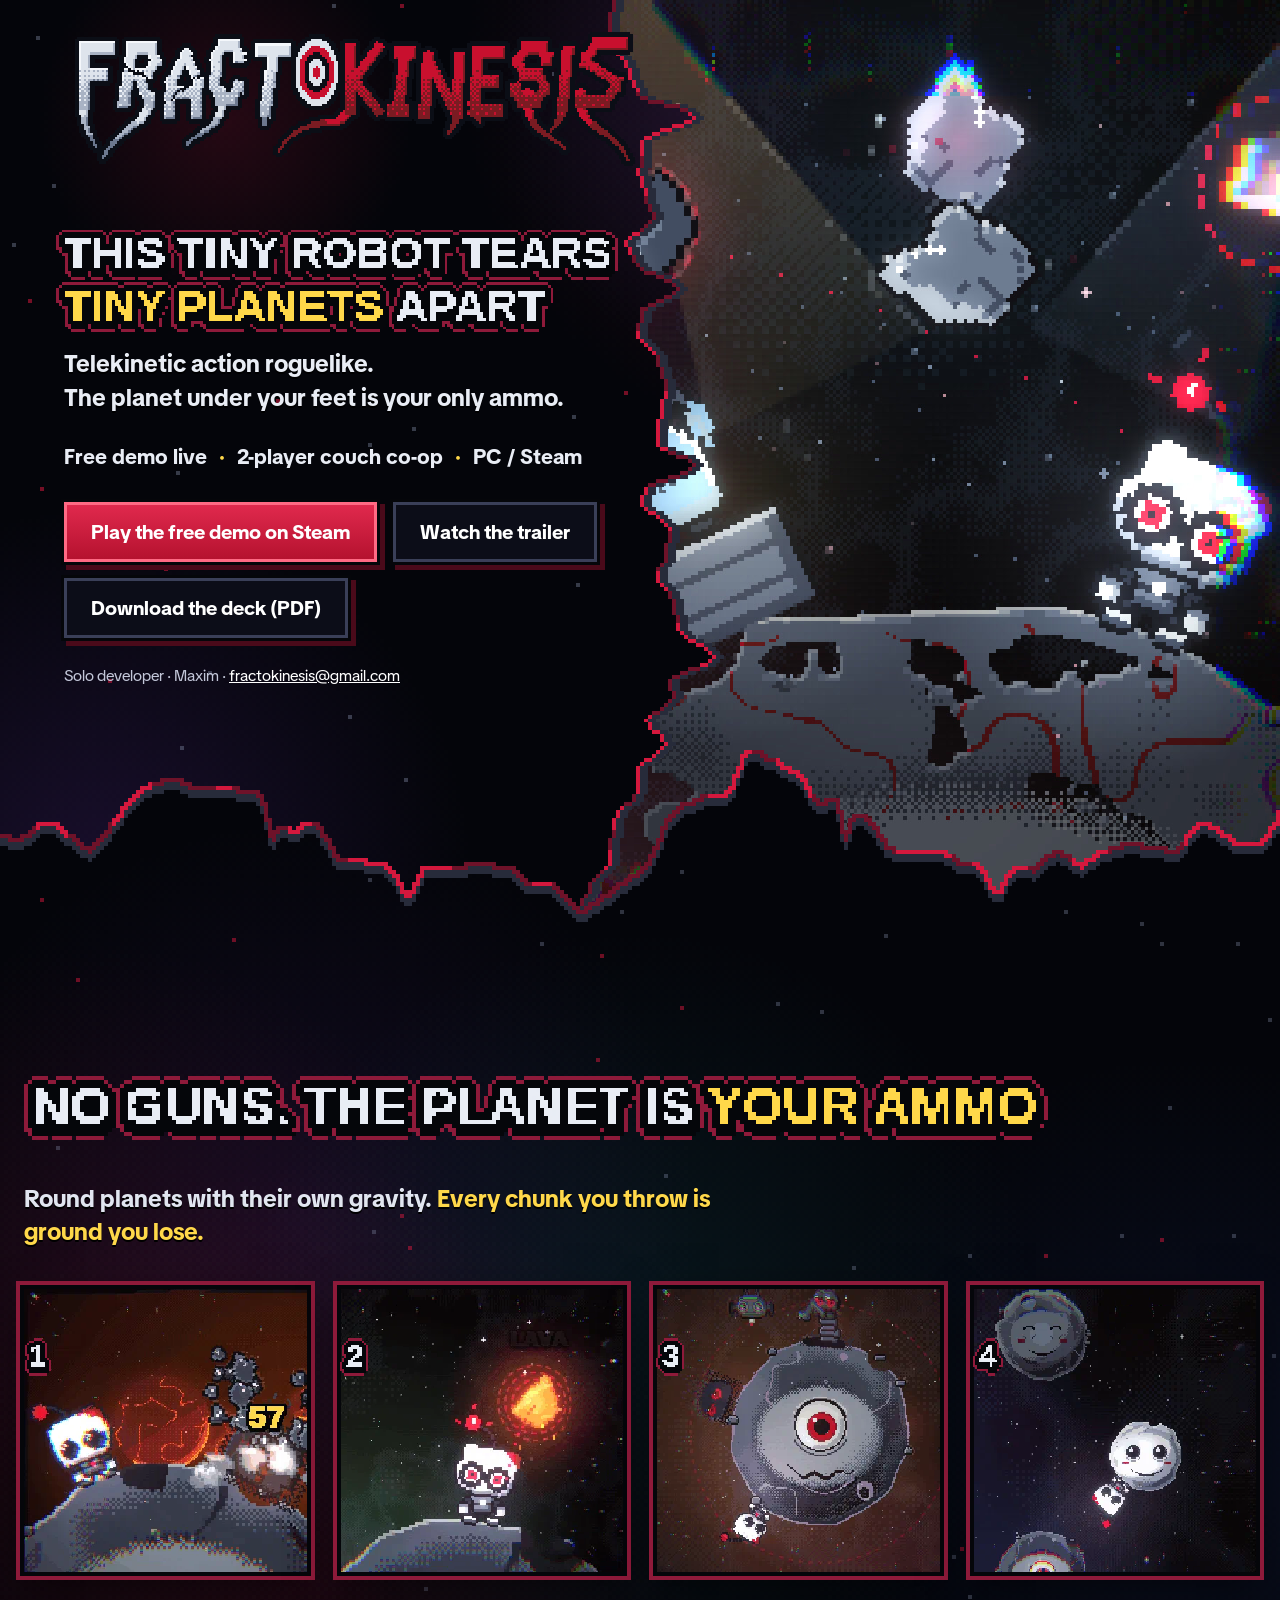
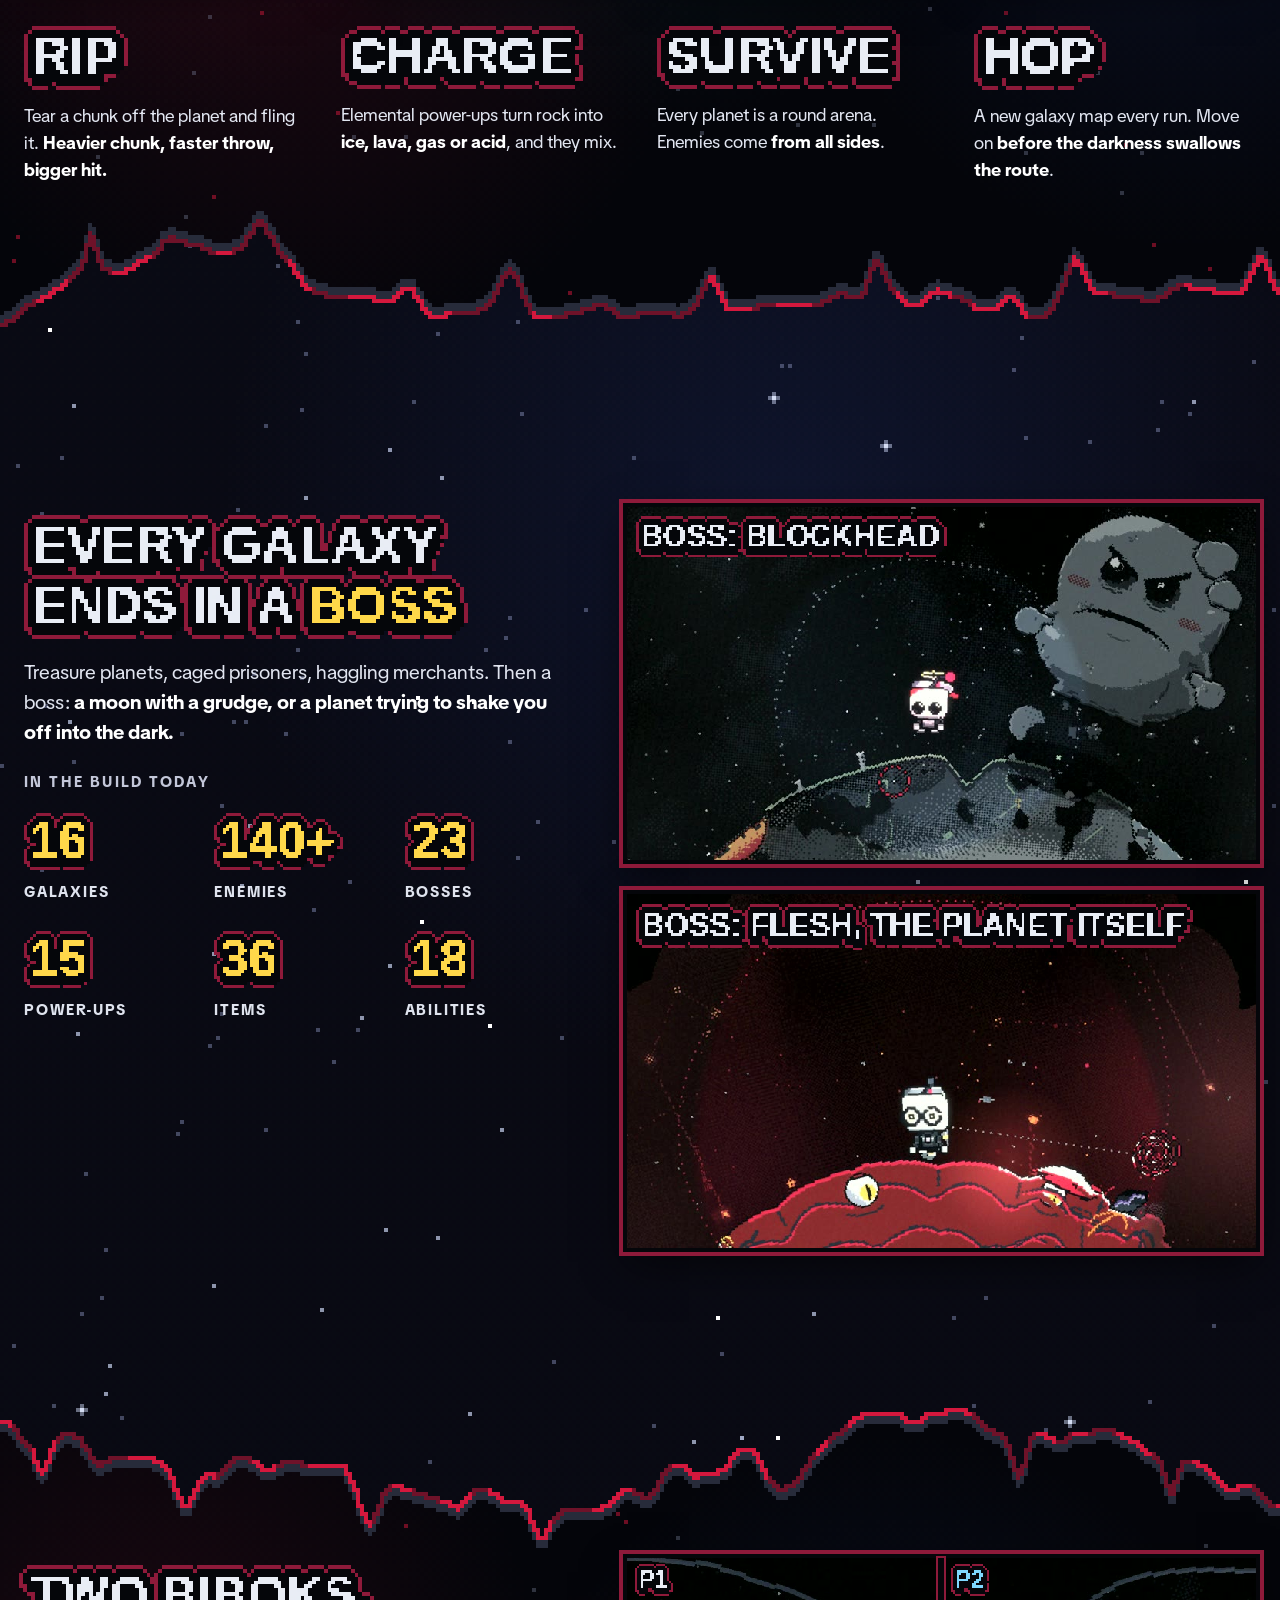
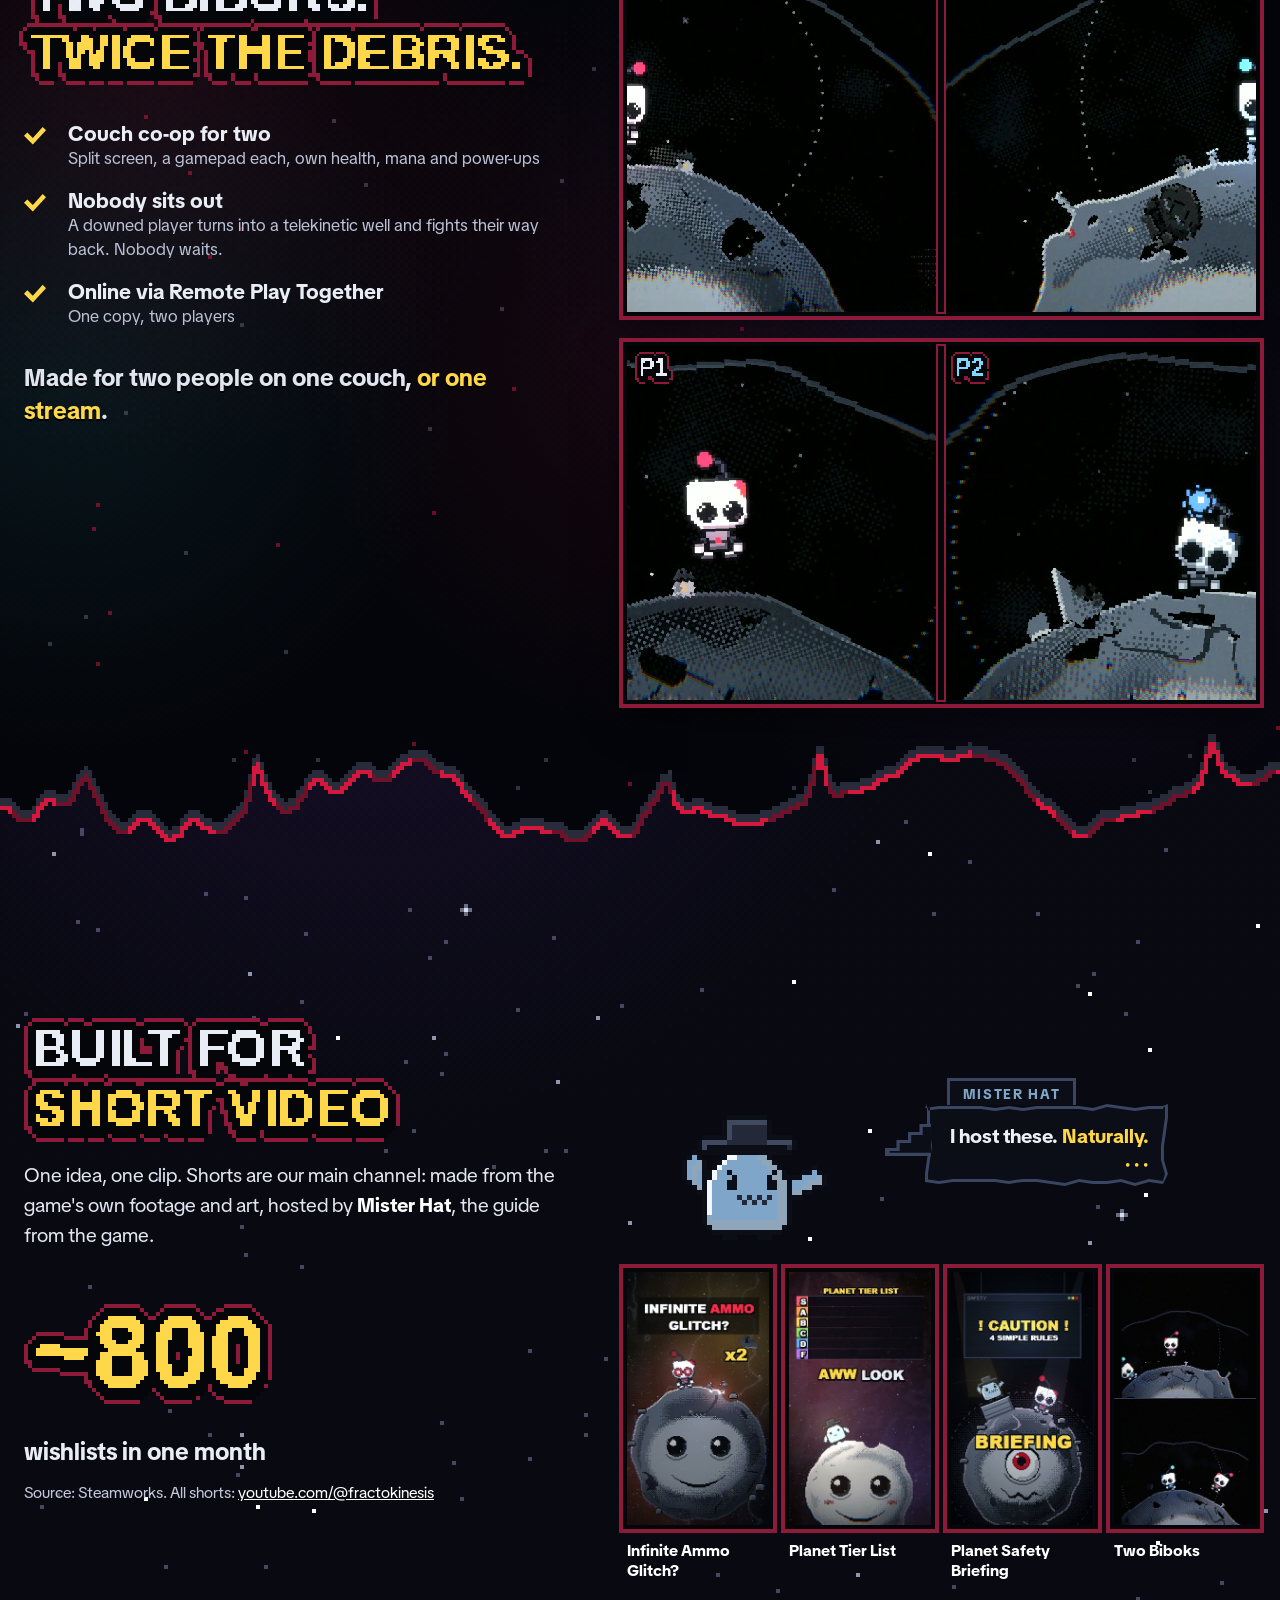
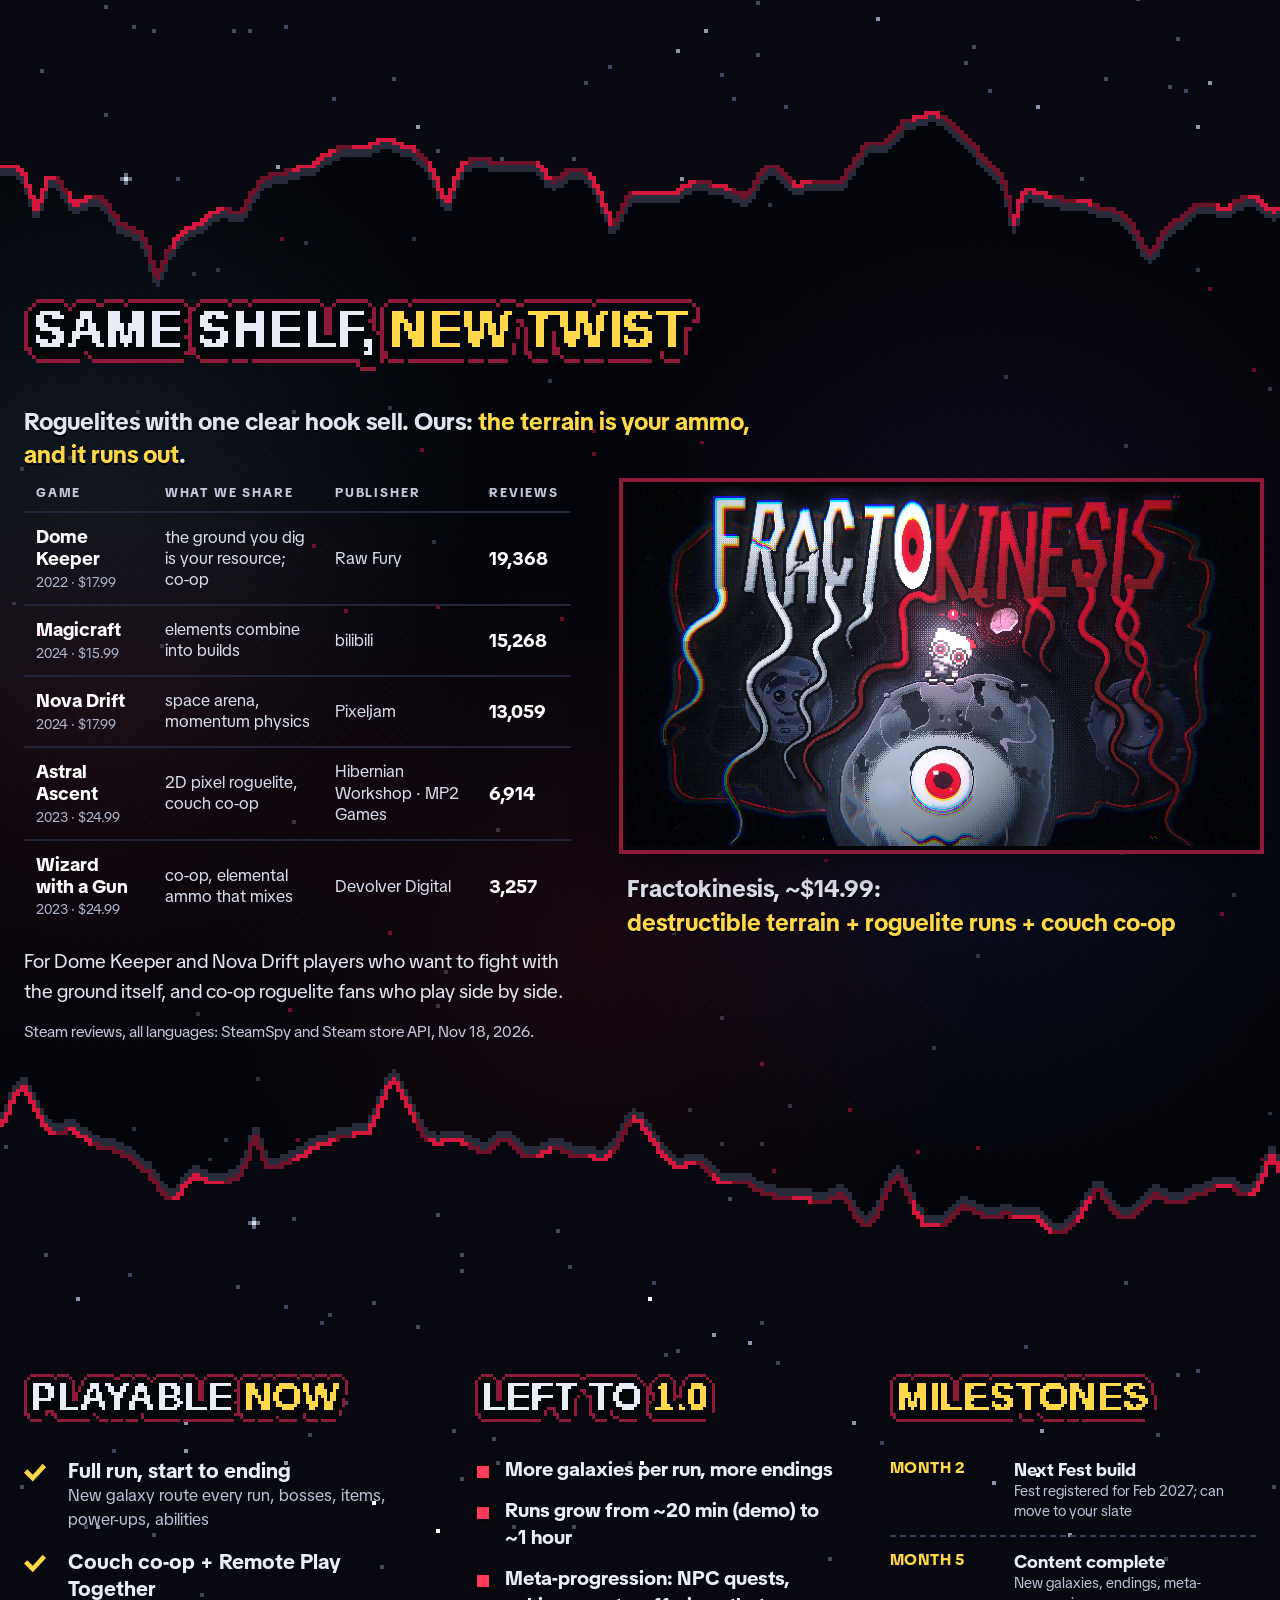
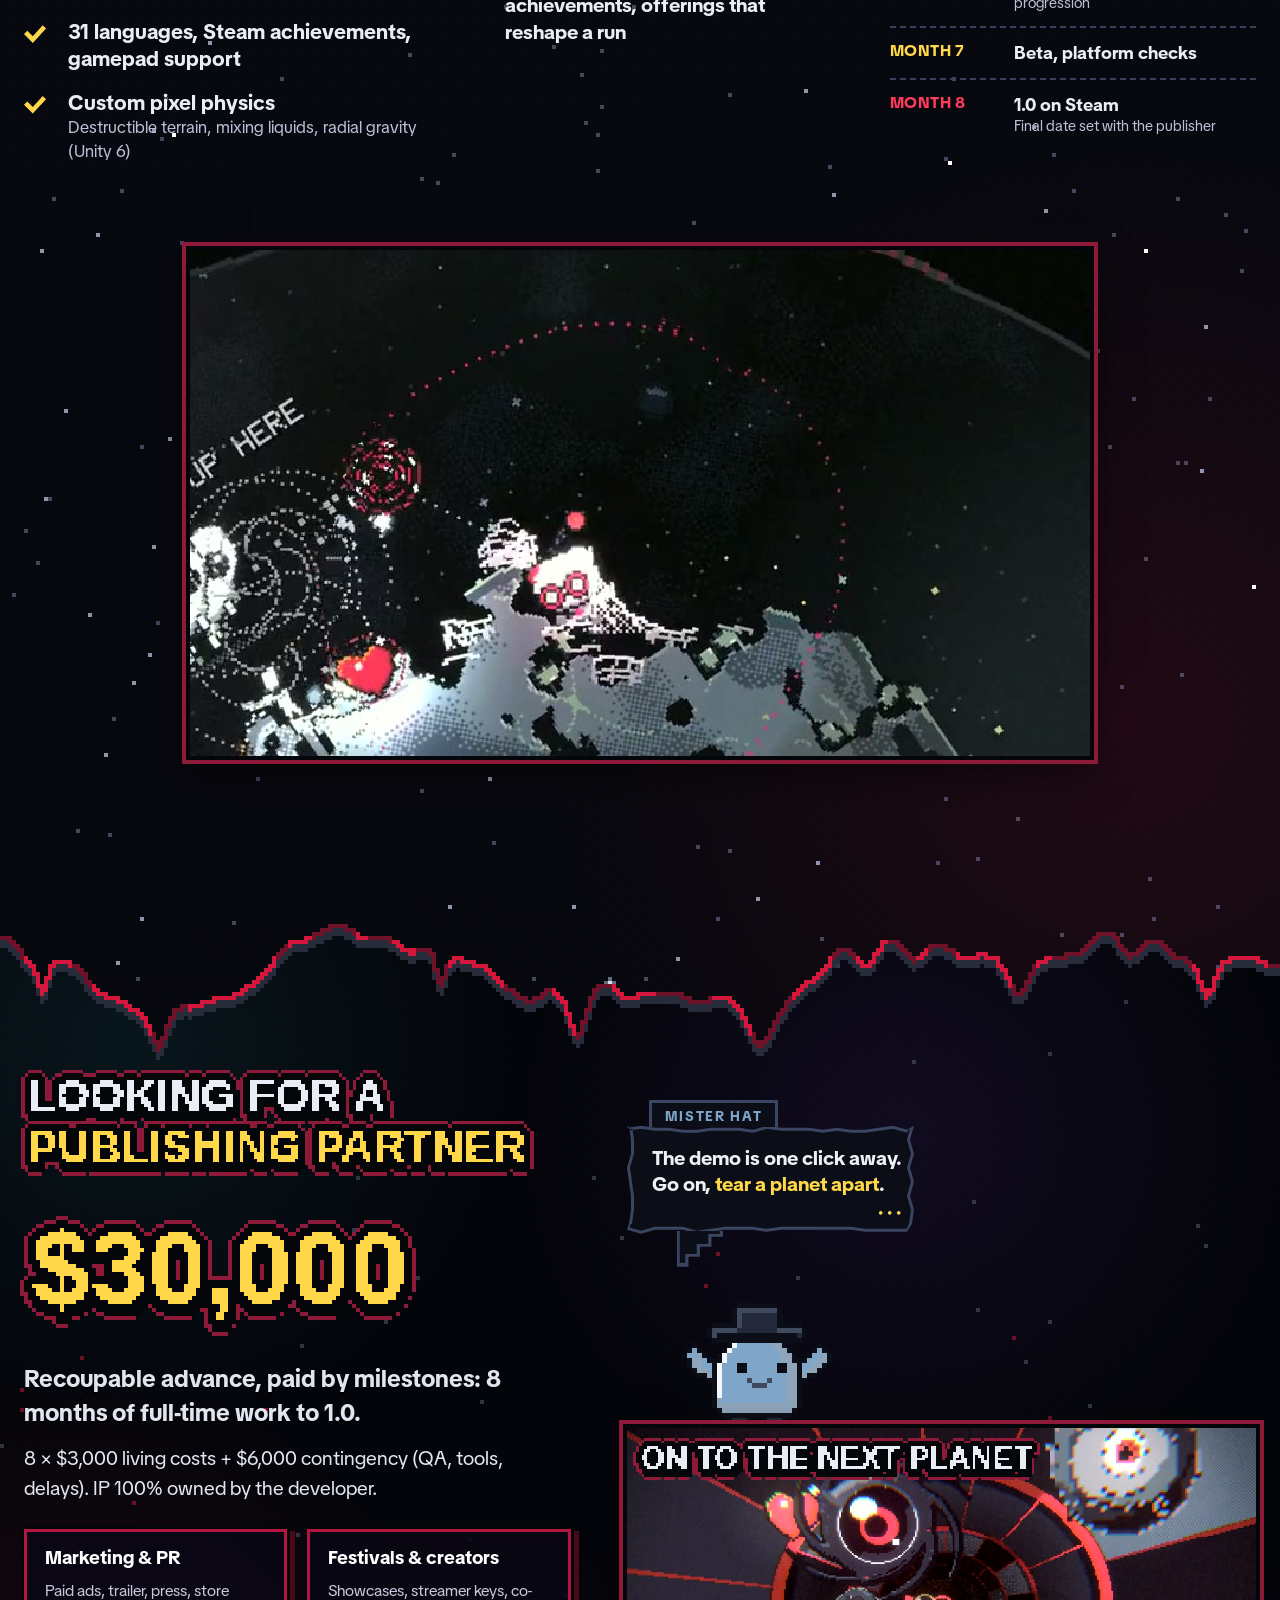
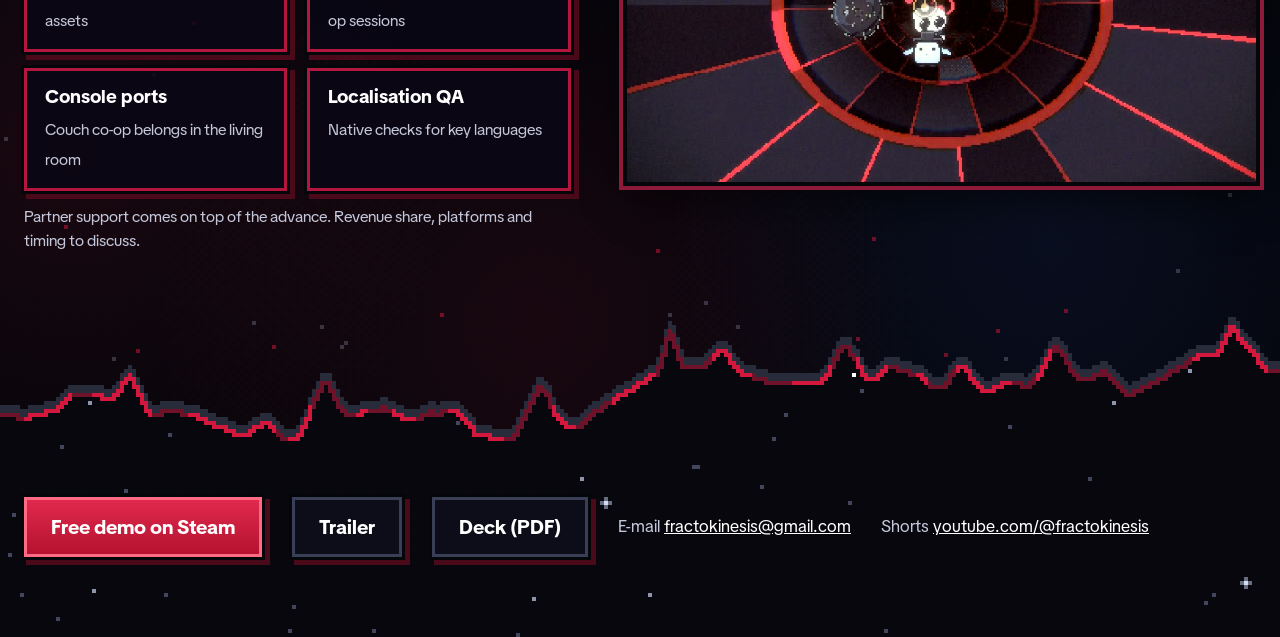
==== commit a1c01fe8: "Fractokinesis: publisher pitch Co-Authored-By: Claude Opus 5.5 <noreply@anthropic.com>" ====
--- a/index.html
+++ b/index.html
@@ -4,6 +4,8 @@
 <meta name="viewport" content="width=device-width,initial-scale=1">
 <meta name="description" content="Fractokinesis: a telekinetic action roguelike where the planet is your ammo. Free demo on Steam, couch co-op. Looking for a publishing partner.">
 <meta name="robots" content="noindex">
+<link rel="icon" type="image/png" sizes="32x32" href="assets/favicon.png">
+<link rel="apple-touch-icon" href="assets/icon_big.png">
 <link rel="stylesheet" href="site.css"></head>
 <body class="site">
 <canvas class="sky" data-seed="3"></canvas>
@@ -47,11 +49,11 @@
     <div class="phones"><a class="phone" href="https://www.youtube.com/shorts/Y9J9lkQ8ZM8"><span class="scr"><video class="" muted loop playsinline preload="none" data-src="assets/short_hk_inf_b.mp4" poster="assets/short_hk_inf_b.jpg"></video></span><span class="nm">Infinite Ammo Glitch?</span></a><a class="phone" href="https://www.youtube.com/shorts/lbmnYdfjoB0"><span class="scr"><video class="" muted loop playsinline preload="none" data-src="assets/short_oct_tier.mp4" poster="assets/short_oct_tier.jpg"></video></span><span class="nm">Planet Tier List</span></a><a class="phone" href="https://www.youtube.com/shorts/LkdtbgHrfQQ"><span class="scr"><video class="" muted loop playsinline preload="none" data-src="assets/short_hat_safety.mp4" poster="assets/short_hat_safety.jpg"></video></span><span class="nm">Planet Safety Briefing</span></a><a class="phone" href="https://www.youtube.com/shorts/XZiqSFOAvmo"><span class="scr"><video class="" muted loop playsinline preload="none" data-src="assets/short_coop.mp4" poster="assets/short_coop.jpg"></video></span><span class="nm">Two Biboks</span></a></div></div>
 </div></div></section>
 <section id="market" class="sec darkband"><canvas class="dark band" data-side="band" data-pad="30" data-seed="17" data-k="4"></canvas><div class="wrap"><canvas class="pxt" data-t="SAME SHELF, *NEW TWIST*" data-px="13" data-k="4"></canvas>
-<p class="lead">Physics roguelites with one clear hook sell. Ours: <b class=g>the terrain is your ammo, and it runs out</b>.</p>
+<p class="lead">Roguelites with one clear hook sell. Ours: <b class=g>the terrain is your ammo, and it runs out</b>.</p>
 <div class="split">
-  <div class="txt"><div class="tablewrap"><table class="cmp"><tr><th>Game</th><th>What we share</th><th>Publisher</th><th>Reviews</th></tr><tr><td class="nm">BALL x PIT<small>2025 · $14.99</small></td><td>physics is the weapon</td><td>Devolver Digital</td><td class="v">25,616</td></tr><tr><td class="nm">Wizard of Legend<small>2018 · $15.99</small></td><td>couch co-op roguelite, small team</td><td>Contingent99 · Balor Games</td><td class="v">17,360</td></tr><tr><td class="nm">Peglin<small>2024 · $19.99</small></td><td>physics roguelike, small team</td><td>Red Nexus · IndieArk</td><td class="v">16,755</td></tr><tr><td class="nm">Magicraft<small>2024 · $15.99</small></td><td>elements combine into builds</td><td>bilibili</td><td class="v">15,268</td></tr><tr><td class="nm">Ember Knights<small>2023 · $19.99</small></td><td>couch co-op roguelite</td><td>Twin Sails Interactive</td><td class="v">6,189</td></tr></table></div>
-    <p>For BALL x PIT and Peglin players who want hands-on action, and co-op roguelite fans who play side by side.</p>
-    <p class="small">Steam reviews, all languages: SteamSpy and Steam store API, Nov 17, 2026.</p></div>
+  <div class="txt"><div class="tablewrap"><table class="cmp"><tr><th>Game</th><th>What we share</th><th>Publisher</th><th>Reviews</th></tr><tr><td class="nm">Dome Keeper<small>2022 · $17.99</small></td><td>the ground you dig is your resource; co&#8209;op</td><td>Raw Fury</td><td class="v">19,368</td></tr><tr><td class="nm">Magicraft<small>2024 · $15.99</small></td><td>elements combine into builds</td><td>bilibili</td><td class="v">15,268</td></tr><tr><td class="nm">Nova Drift<small>2024 · $17.99</small></td><td>space arena, momentum physics</td><td>Pixeljam</td><td class="v">13,059</td></tr><tr><td class="nm">Astral Ascent<small>2023 · $24.99</small></td><td>2D pixel roguelite, couch co&#8209;op</td><td>Hibernian Workshop · MP2 Games</td><td class="v">6,914</td></tr><tr><td class="nm">Wizard with a Gun<small>2023 · $24.99</small></td><td>co&#8209;op, elemental ammo that mixes</td><td>Devolver Digital</td><td class="v">3,257</td></tr></table></div>
+    <p>For Dome Keeper and Nova Drift players who want to fight with the ground itself, and co-op roguelite fans who play side by side.</p>
+    <p class="small">Steam reviews, all languages: SteamSpy and Steam store API, Nov 18, 2026.</p></div>
   <div class="capsule"><figure class="shot"><img src="assets/capsule.png" alt="Fractokinesis store capsule"></figure>
     <p class="lead">Fractokinesis, ~$14.99:<br><b class=g>destructible terrain + roguelite runs + couch co-op</b></p></div>
 </div></div></section>
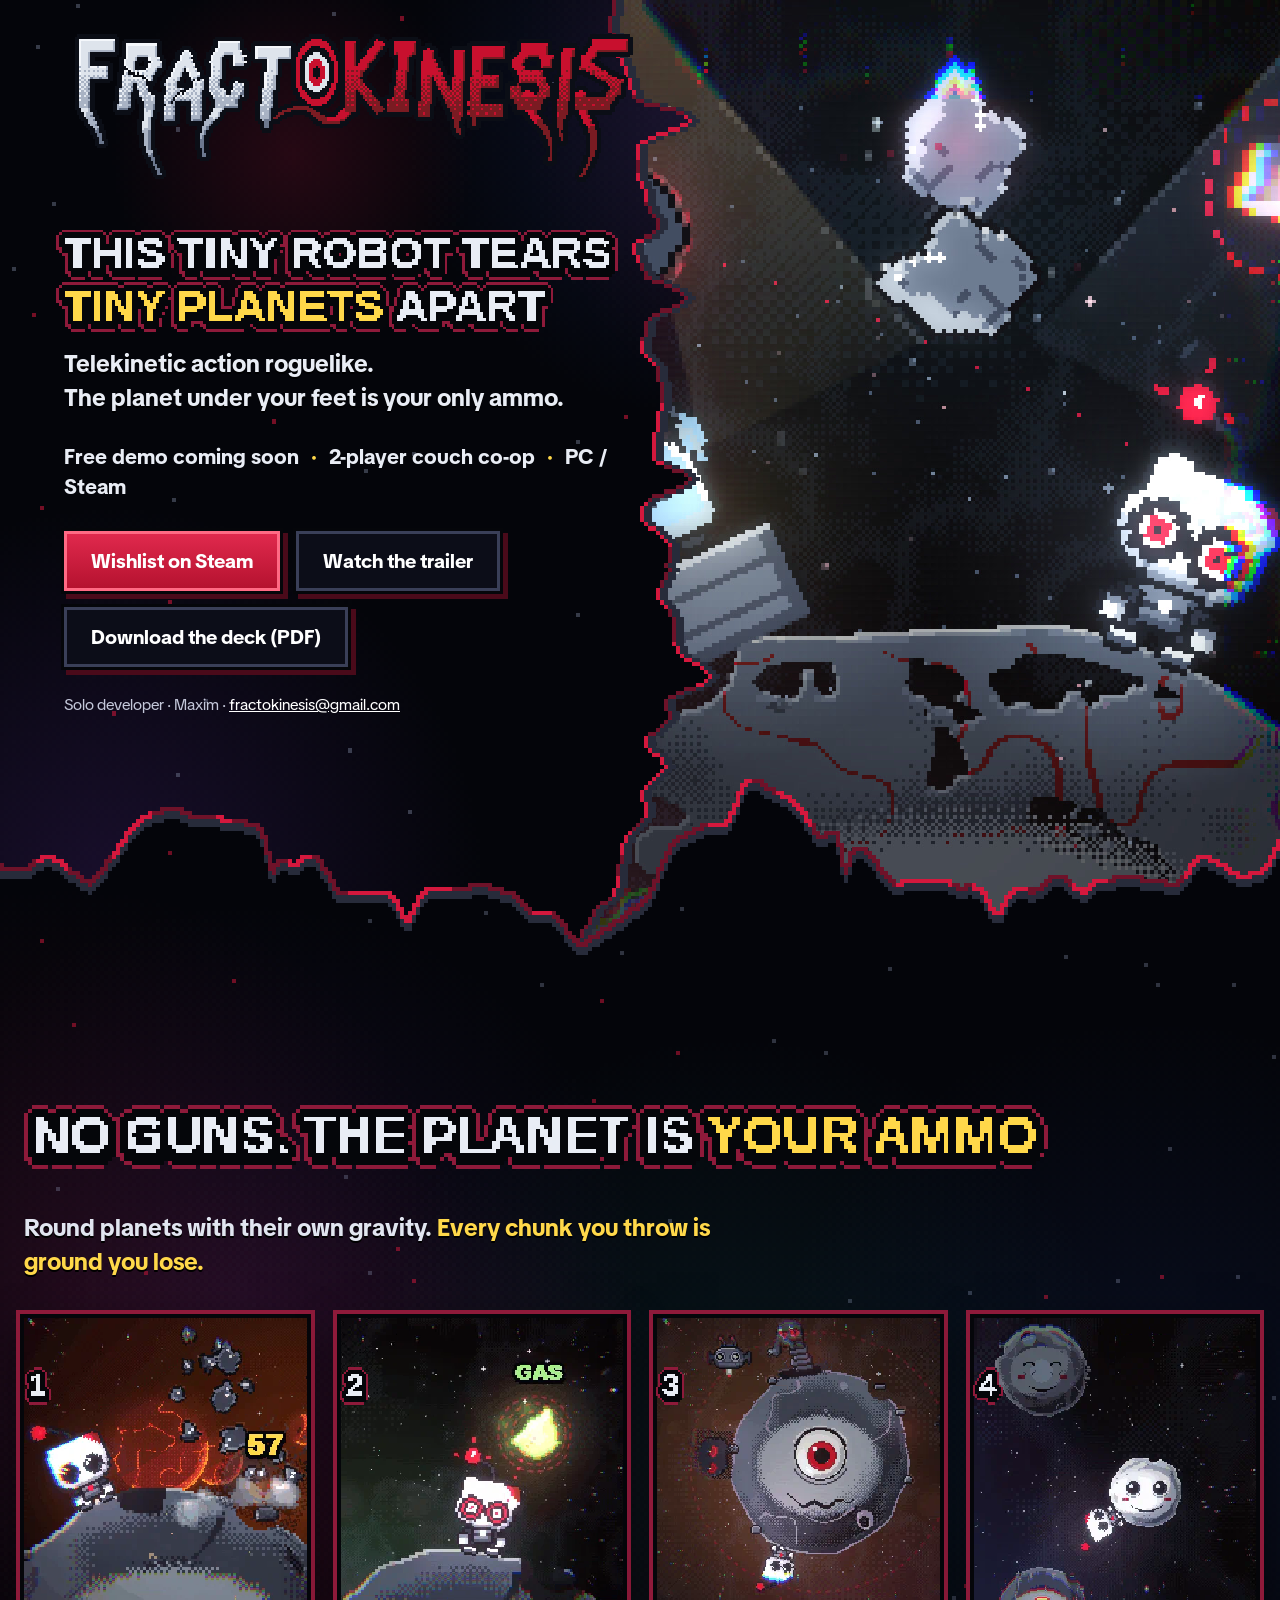
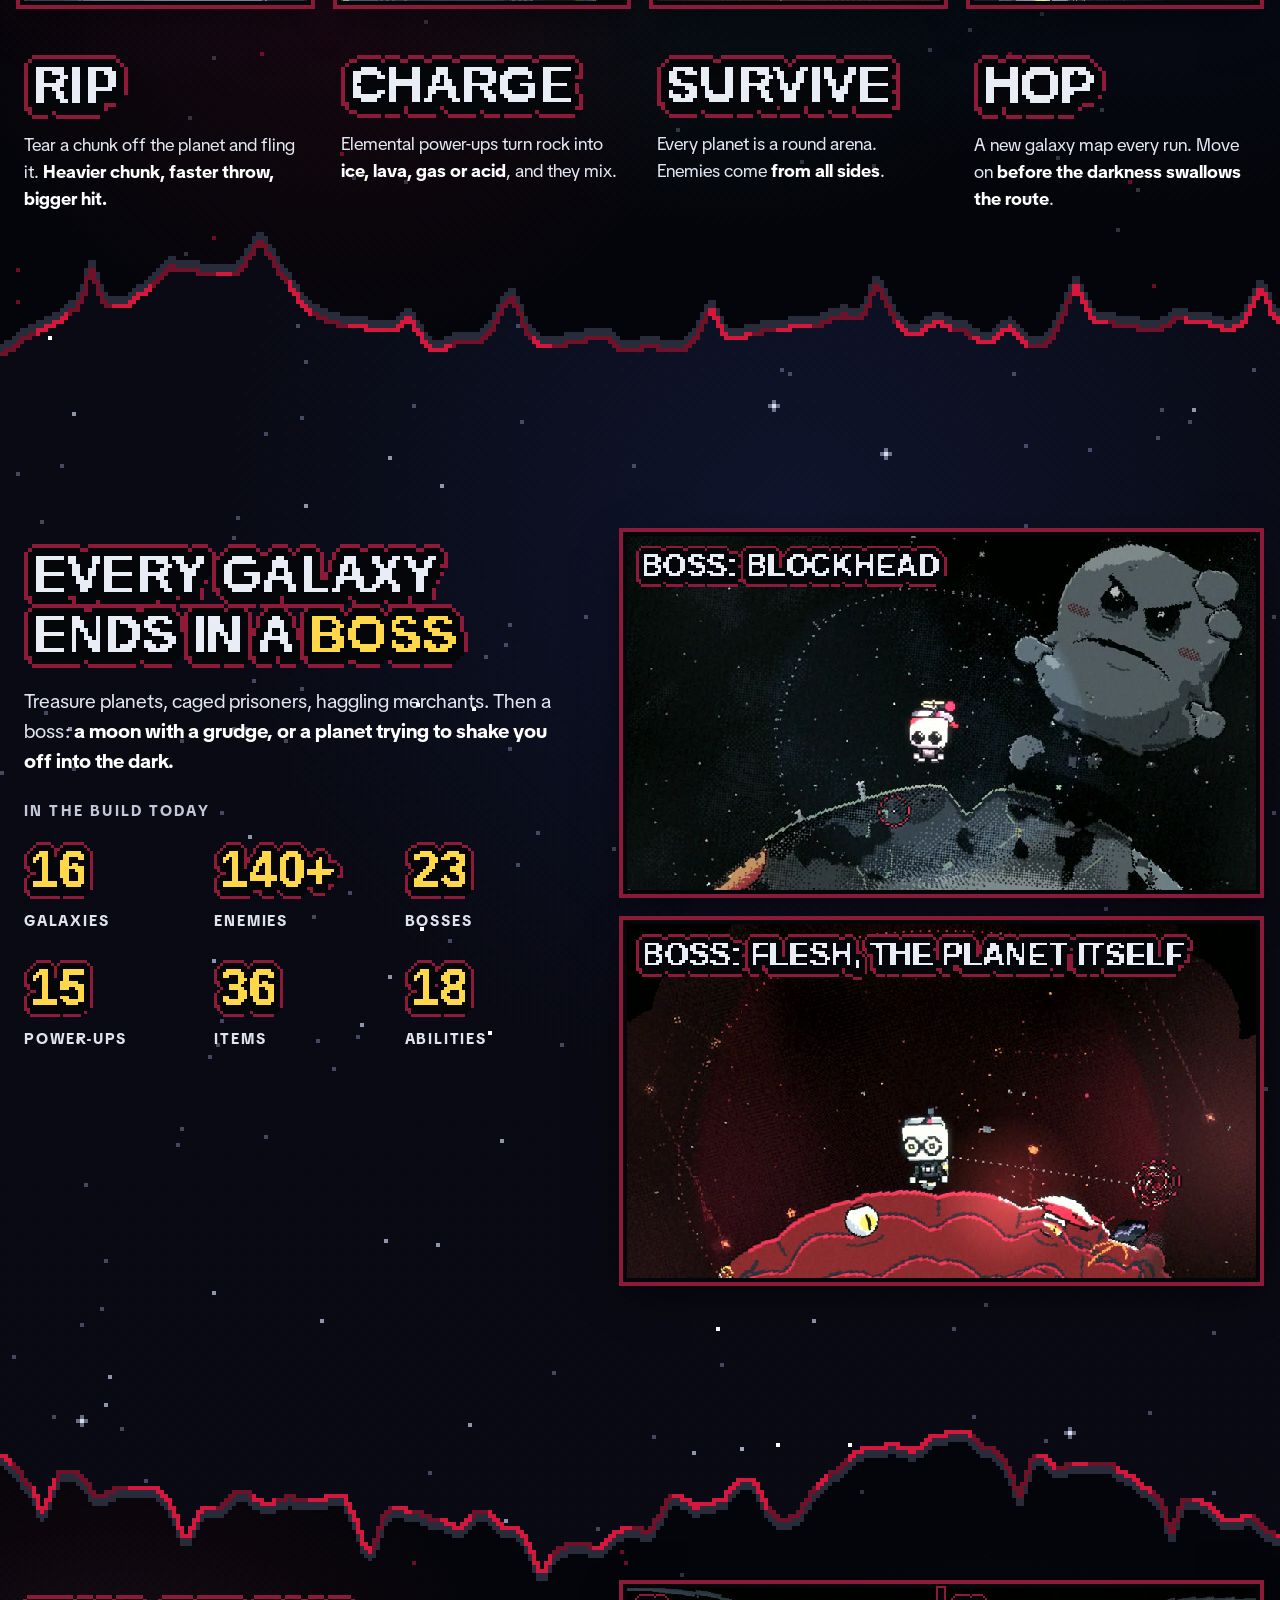
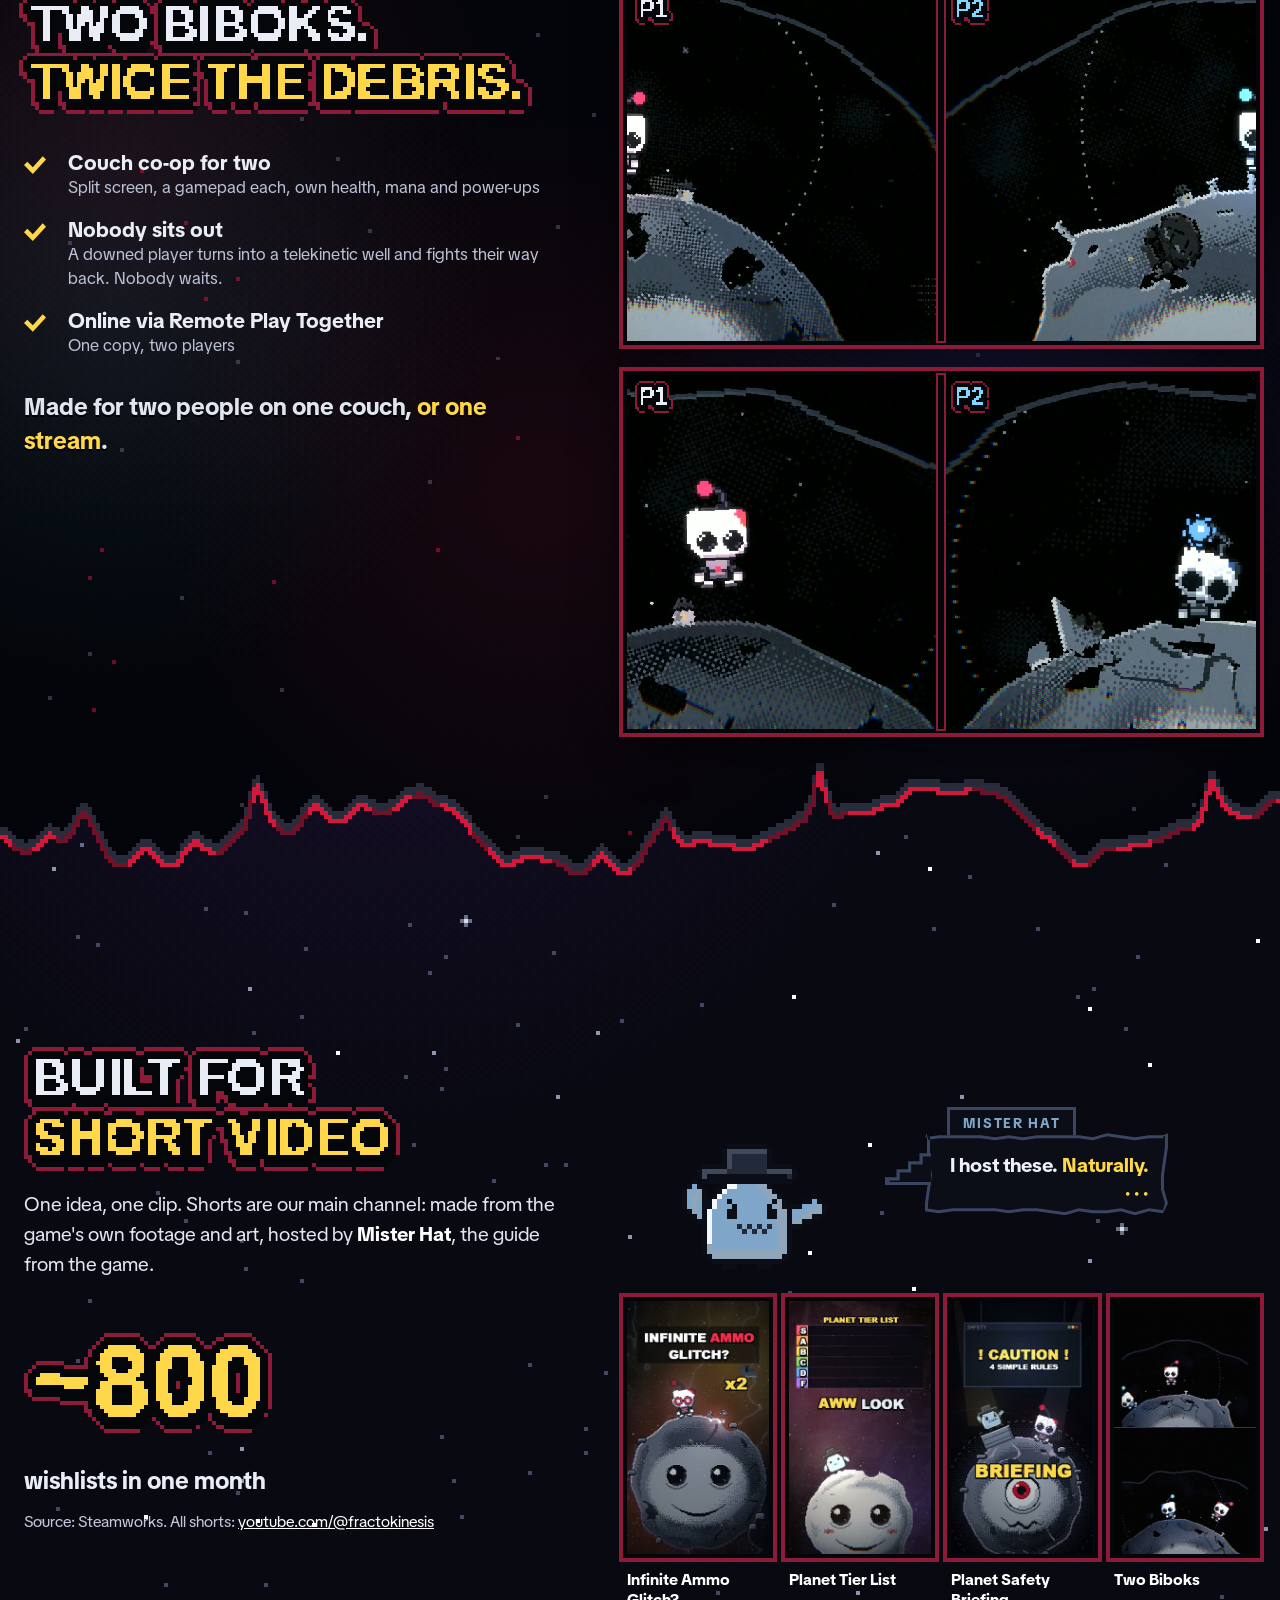
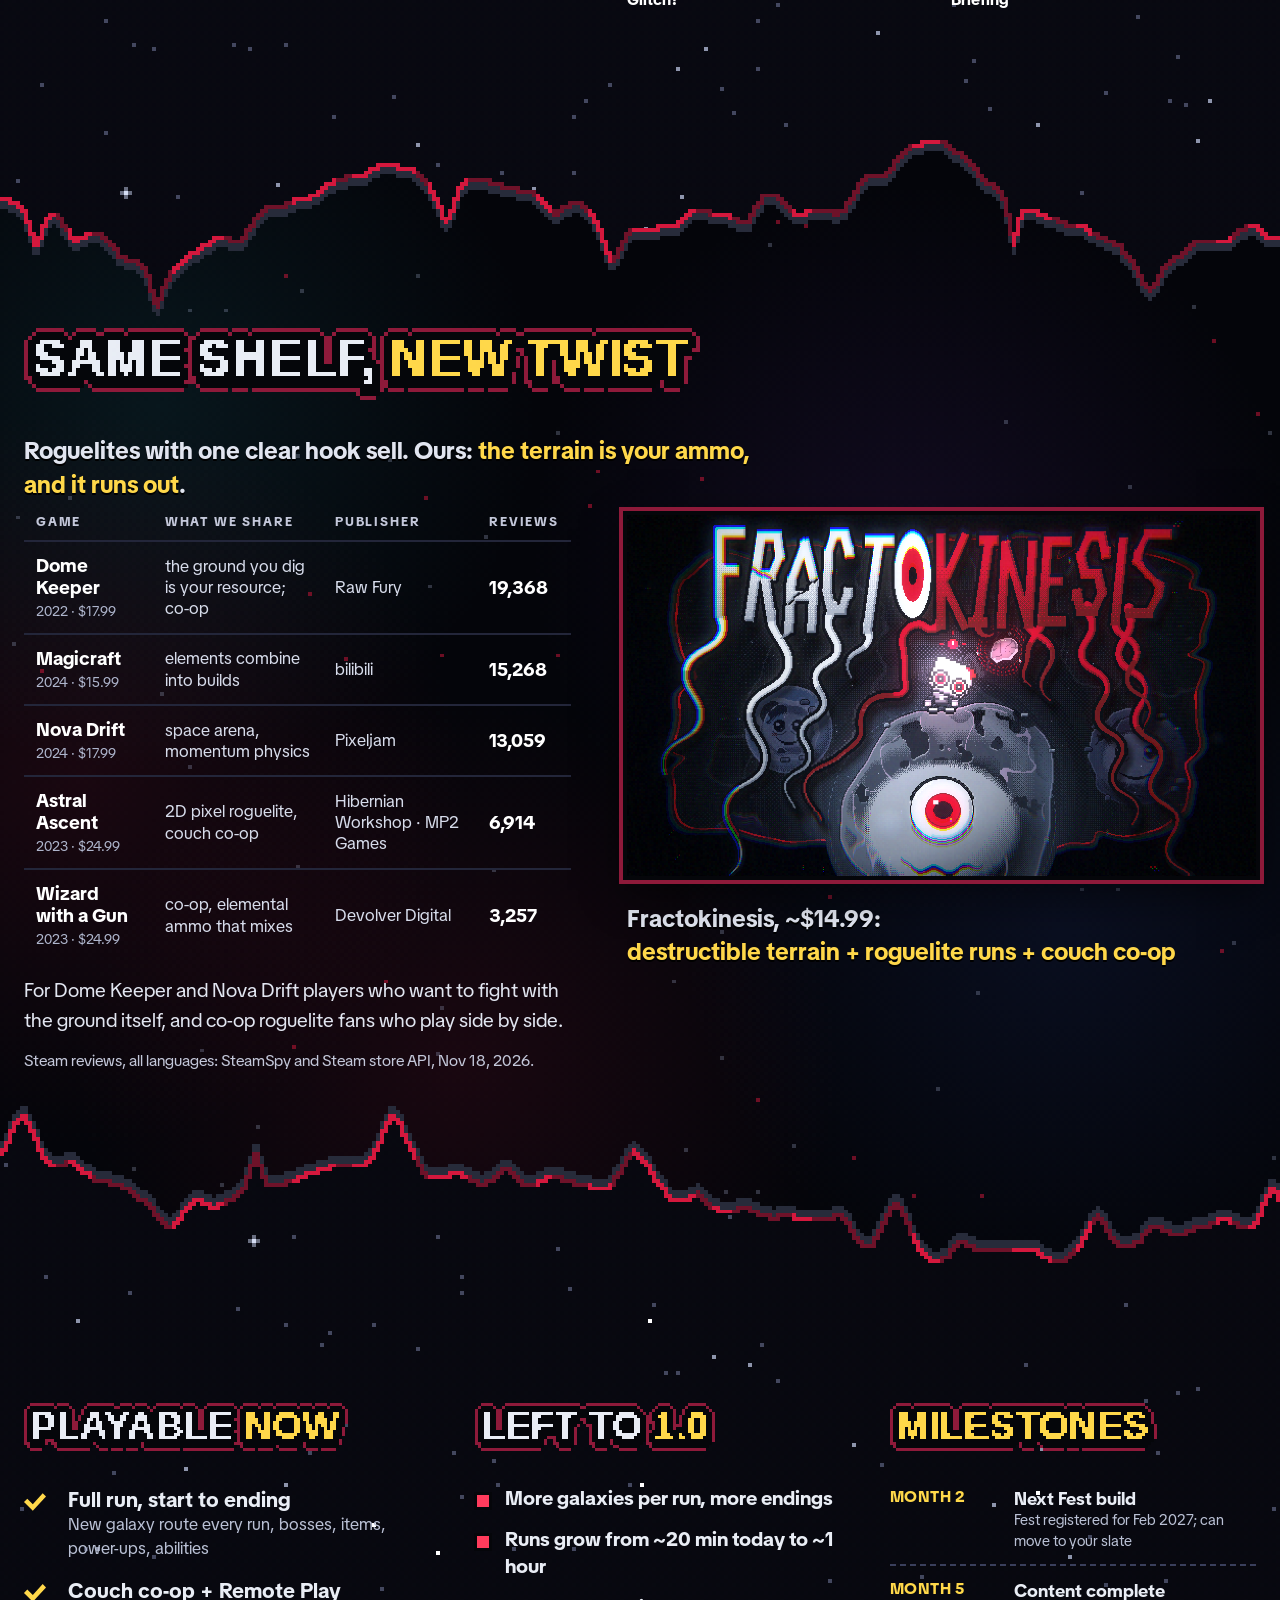
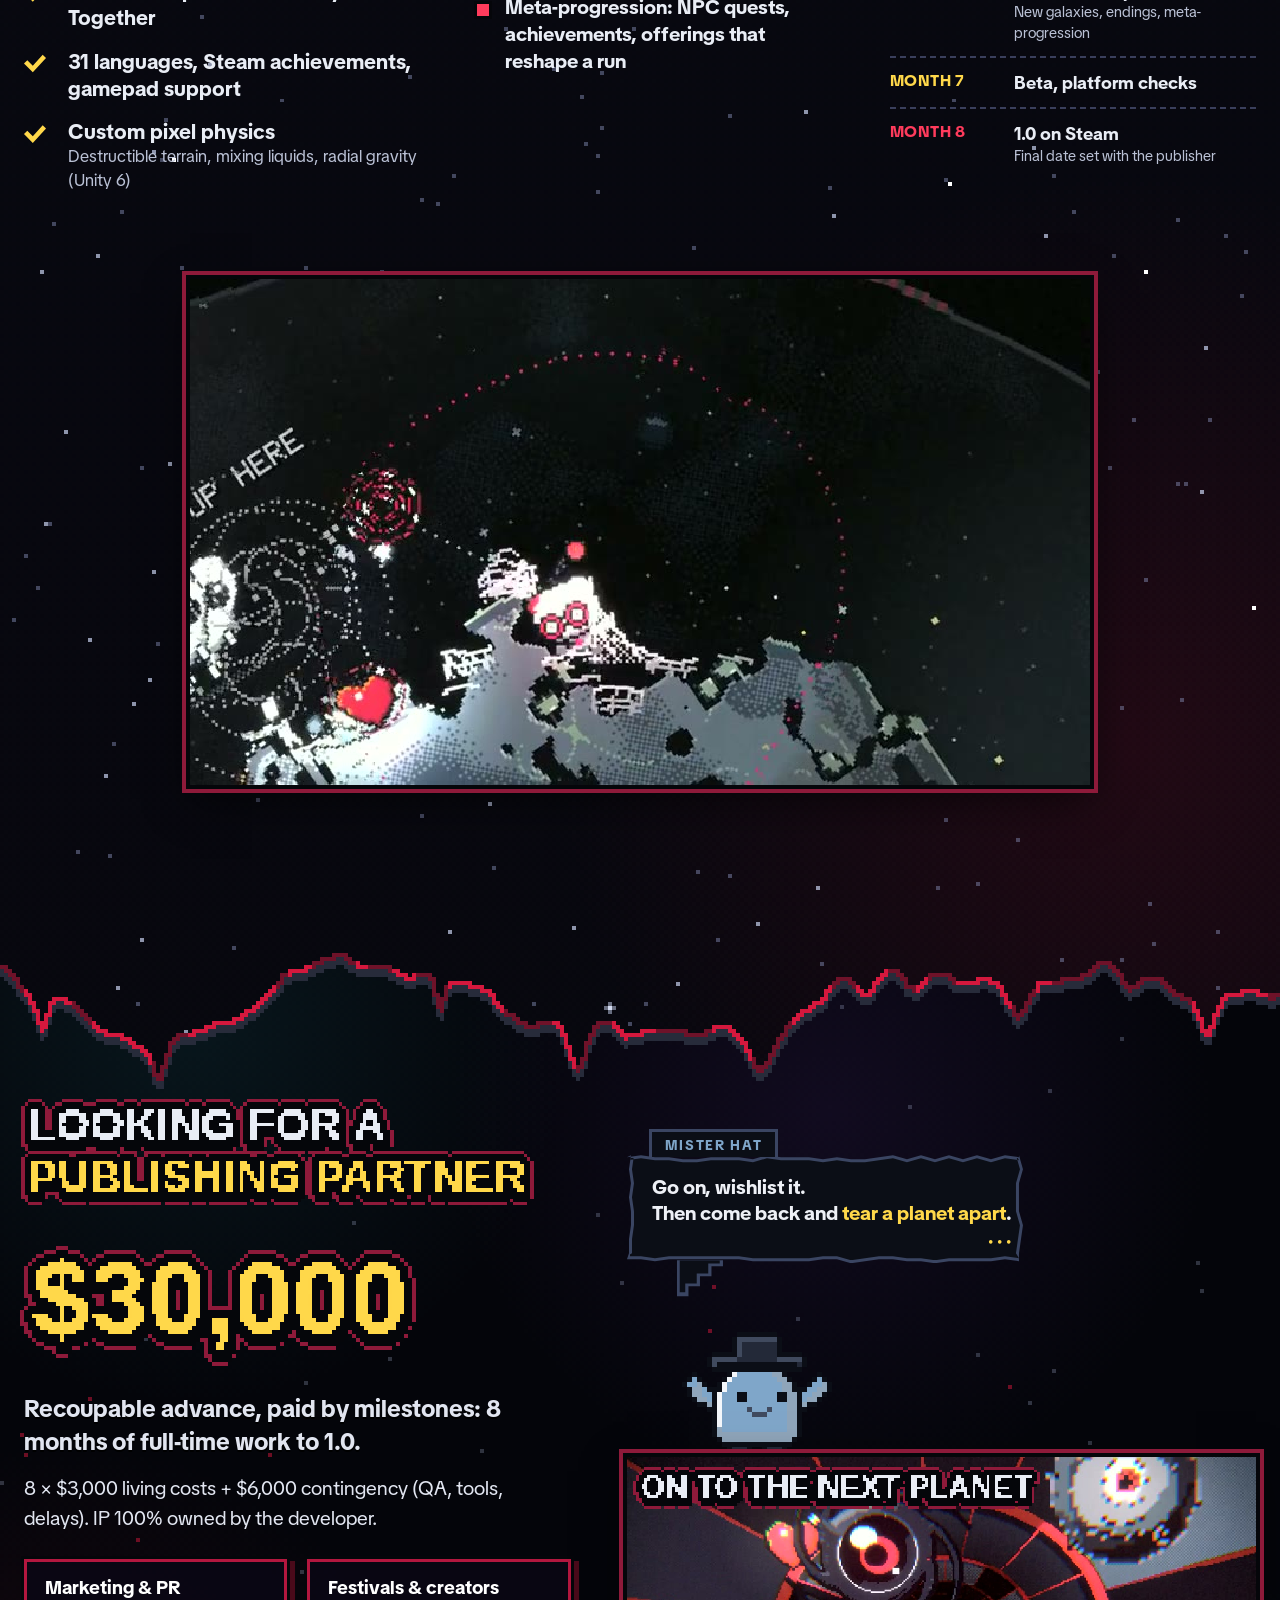
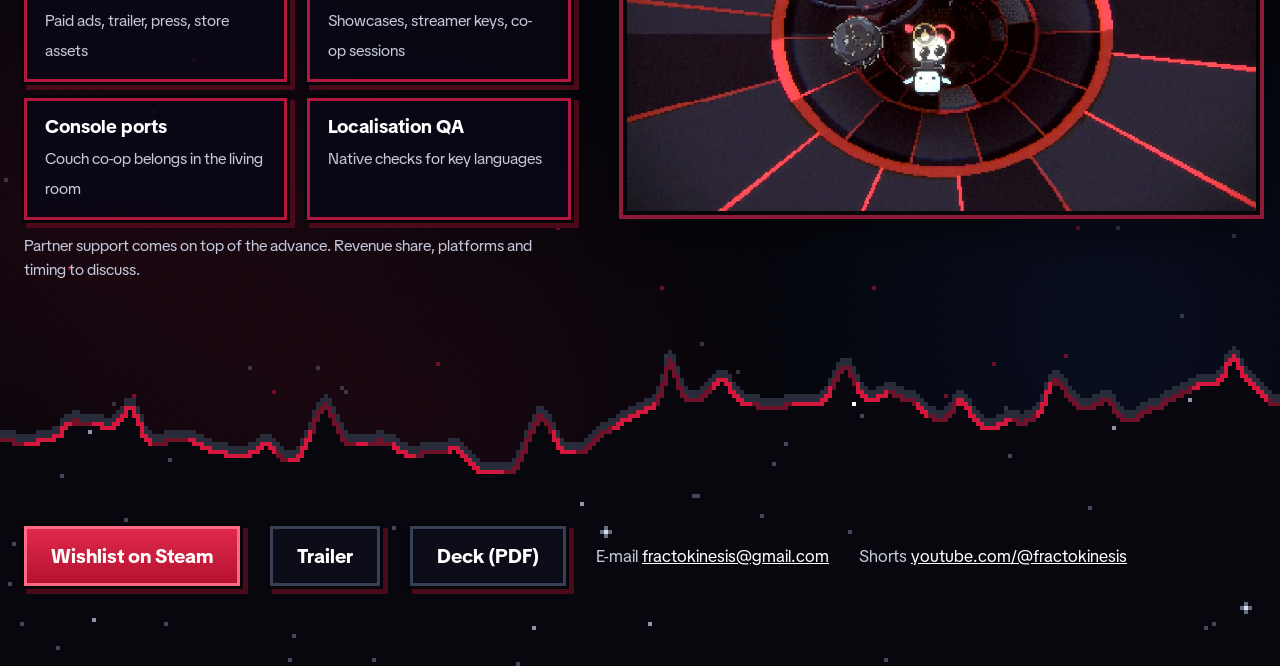
==== commit bb516be1: "Fractokinesis: publisher pitch Co-Authored-By: Claude Opus 5.5 <noreply@anthropic.com>" ====
--- a/index.html
+++ b/index.html
@@ -2,7 +2,7 @@
 <html lang="en"><head><meta charset="utf-8">
 <title>Fractokinesis — for publishers</title>
 <meta name="viewport" content="width=device-width,initial-scale=1">
-<meta name="description" content="Fractokinesis: a telekinetic action roguelike where the planet is your ammo. Free demo on Steam, couch co-op. Looking for a publishing partner.">
+<meta name="description" content="Fractokinesis: a telekinetic action roguelike where the planet is your ammo. Couch co-op, free demo coming to Steam. Looking for a publishing partner.">
 <meta name="robots" content="noindex">
 <link rel="icon" type="image/png" sizes="32x32" href="assets/favicon.png">
 <link rel="apple-touch-icon" href="assets/icon_big.png">
@@ -16,8 +16,8 @@
     <div class="logosite" role="img" aria-label="Fractokinesis"></div>
     <canvas class="pxt" data-t="THIS TINY ROBOT TEARS|*TINY PLANETS* APART" data-px="15" data-k="4"></canvas>
     <p class="lead">Telekinetic action roguelike.<br>The planet under your feet is your only ammo.</p>
-    <p class="facts">Free demo live<i>·</i>2-player couch co-op<i>·</i>PC / Steam</p>
-    <div class="btns"><a class="btn red" href="https://store.steampowered.com/app/5361720/Fractokinesis/">Play the free demo on Steam</a><a class="btn" href="https://www.youtube.com/watch?v=Jx3WX3TbKbQ">Watch the trailer</a><a class="btn" href="Fractokinesis_pitch.pdf">Download the deck (PDF)</a></div>
+    <p class="facts">Free demo coming soon<i>·</i>2-player couch co-op<i>·</i>PC / Steam</p>
+    <div class="btns"><a class="btn red" href="https://store.steampowered.com/app/5361720/Fractokinesis/">Wishlist on Steam</a><a class="btn" href="https://www.youtube.com/watch?v=Jx3WX3TbKbQ">Watch the trailer</a><a class="btn" href="Fractokinesis_pitch.pdf">Download the deck (PDF)</a></div>
     <p class="small">Solo developer · Maxim · <a href="mailto:fractokinesis@gmail.com">fractokinesis@gmail.com</a></p>
   </div>
 </header>
@@ -64,7 +64,7 @@
       <li>Couch co-op + Remote Play Together</li>
       <li>31 languages, Steam achievements, gamepad support</li>
       <li>Custom pixel physics<small>Destructible terrain, mixing liquids, radial gravity (Unity 6)</small></li></ul></div>
-  <div><canvas class="pxt" data-t="LEFT TO *1.0*" data-px="13" data-k="3"></canvas><ul class="left"><li>More galaxies per run, more endings</li><li>Runs grow from ~20 min (demo) to ~1 hour</li><li>Meta-progression: NPC quests, achievements, offerings that reshape a run</li></ul></div>
+  <div><canvas class="pxt" data-t="LEFT TO *1.0*" data-px="13" data-k="3"></canvas><ul class="left"><li>More galaxies per run, more endings</li><li>Runs grow from ~20 min today to ~1 hour</li><li>Meta-progression: NPC quests, achievements, offerings that reshape a run</li></ul></div>
   <div><canvas class="pxt" data-t="*MILESTONES*" data-px="13" data-k="3"></canvas>
     <div class="tl">
       <div class="row"><b>MONTH 2</b><span>Next Fest build<small>Fest registered for Feb 2027; can move to your slate</small></span></div>
@@ -84,9 +84,9 @@
       <div class="it"><b>Console ports</b><span>Couch co-op belongs in the living room</span></div>
       <div class="it"><b>Localisation QA</b><span>Native checks for key languages</span></div></div>
     <p class="small">Partner support comes on top of the advance. Revenue share, platforms and timing to discuss.</p></div>
-  <div class="askside"><div class="gbub"><div class="tab">Mister Hat</div><div class="plate"><div class="fill"><p>The demo is one click away.<br>Go on, <b class=g>tear a planet apart</b>.</p></div></div><span class="dots">•••</span><i class="tail down"></i></div><canvas class="hat" data-pose="38" data-k="5"></canvas>
+  <div class="askside"><div class="gbub"><div class="tab">Mister Hat</div><div class="plate"><div class="fill"><p>Go on, wishlist it.<br>Then come back and <b class=g>tear a planet apart</b>.</p></div></div><span class="dots">•••</span><i class="tail down"></i></div><canvas class="hat" data-pose="38" data-k="5"></canvas>
     <figure class="shot"><video class="" muted loop playsinline preload="none" data-src="assets/portal.mp4" poster="assets/portal.jpg"></video><div class="cap"><canvas class="pxt" data-t="ON TO THE NEXT PLANET" data-px="11" data-k="3"></canvas></div></figure></div>
 </div></div></section>
-<footer class="foot"><div class="wrap"><a class="btn red" href="https://store.steampowered.com/app/5361720/Fractokinesis/">Free demo on Steam</a><a class="btn" href="https://www.youtube.com/watch?v=Jx3WX3TbKbQ">Trailer</a><a class="btn" href="Fractokinesis_pitch.pdf">Deck (PDF)</a><span>E-mail <a href="mailto:fractokinesis@gmail.com">fractokinesis@gmail.com</a></span><span>Shorts <a href="https://www.youtube.com/@fractokinesis">youtube.com/@fractokinesis</a></span></div></footer>
+<footer class="foot"><div class="wrap"><a class="btn red" href="https://store.steampowered.com/app/5361720/Fractokinesis/">Wishlist on Steam</a><a class="btn" href="https://www.youtube.com/watch?v=Jx3WX3TbKbQ">Trailer</a><a class="btn" href="Fractokinesis_pitch.pdf">Deck (PDF)</a><span>E-mail <a href="mailto:fractokinesis@gmail.com">fractokinesis@gmail.com</a></span><span>Shorts <a href="https://www.youtube.com/@fractokinesis">youtube.com/@fractokinesis</a></span></div></footer>
 <script src="px.js"></script><script src="site.js"></script>
 </body></html>
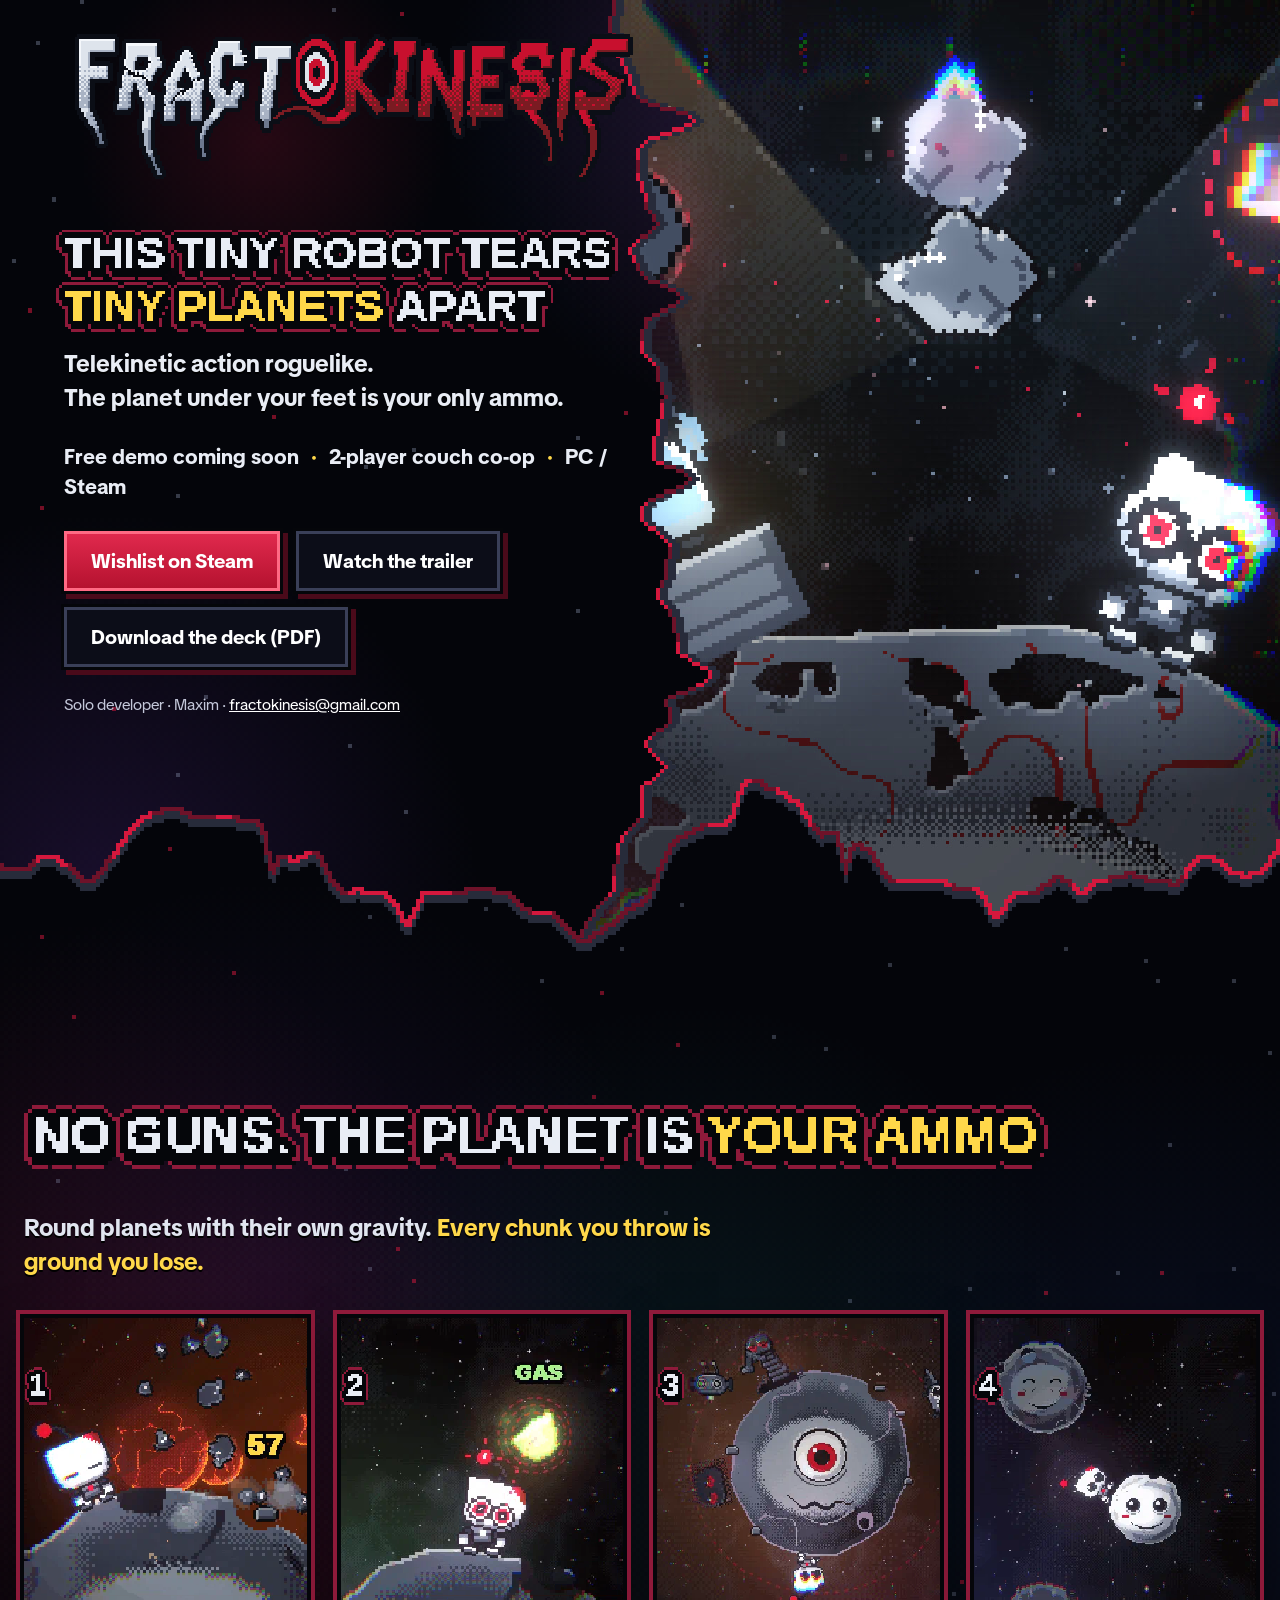
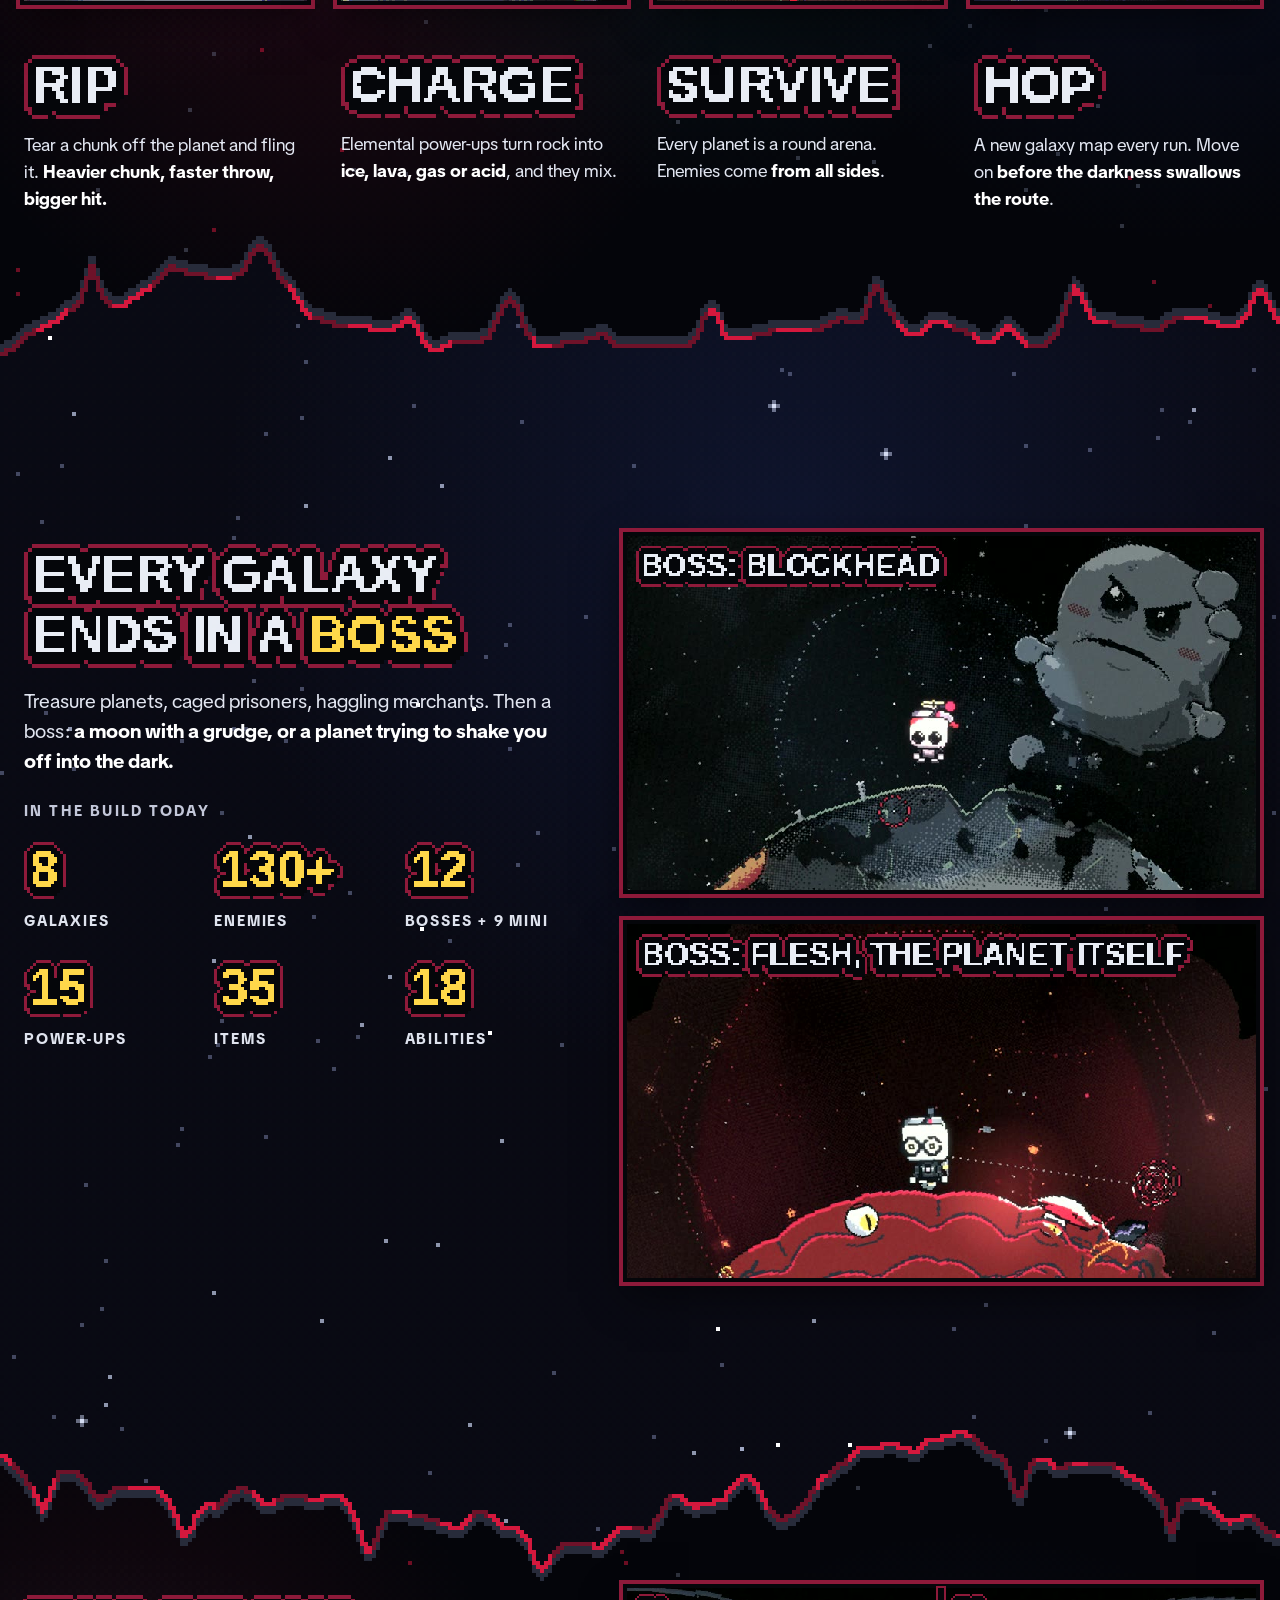
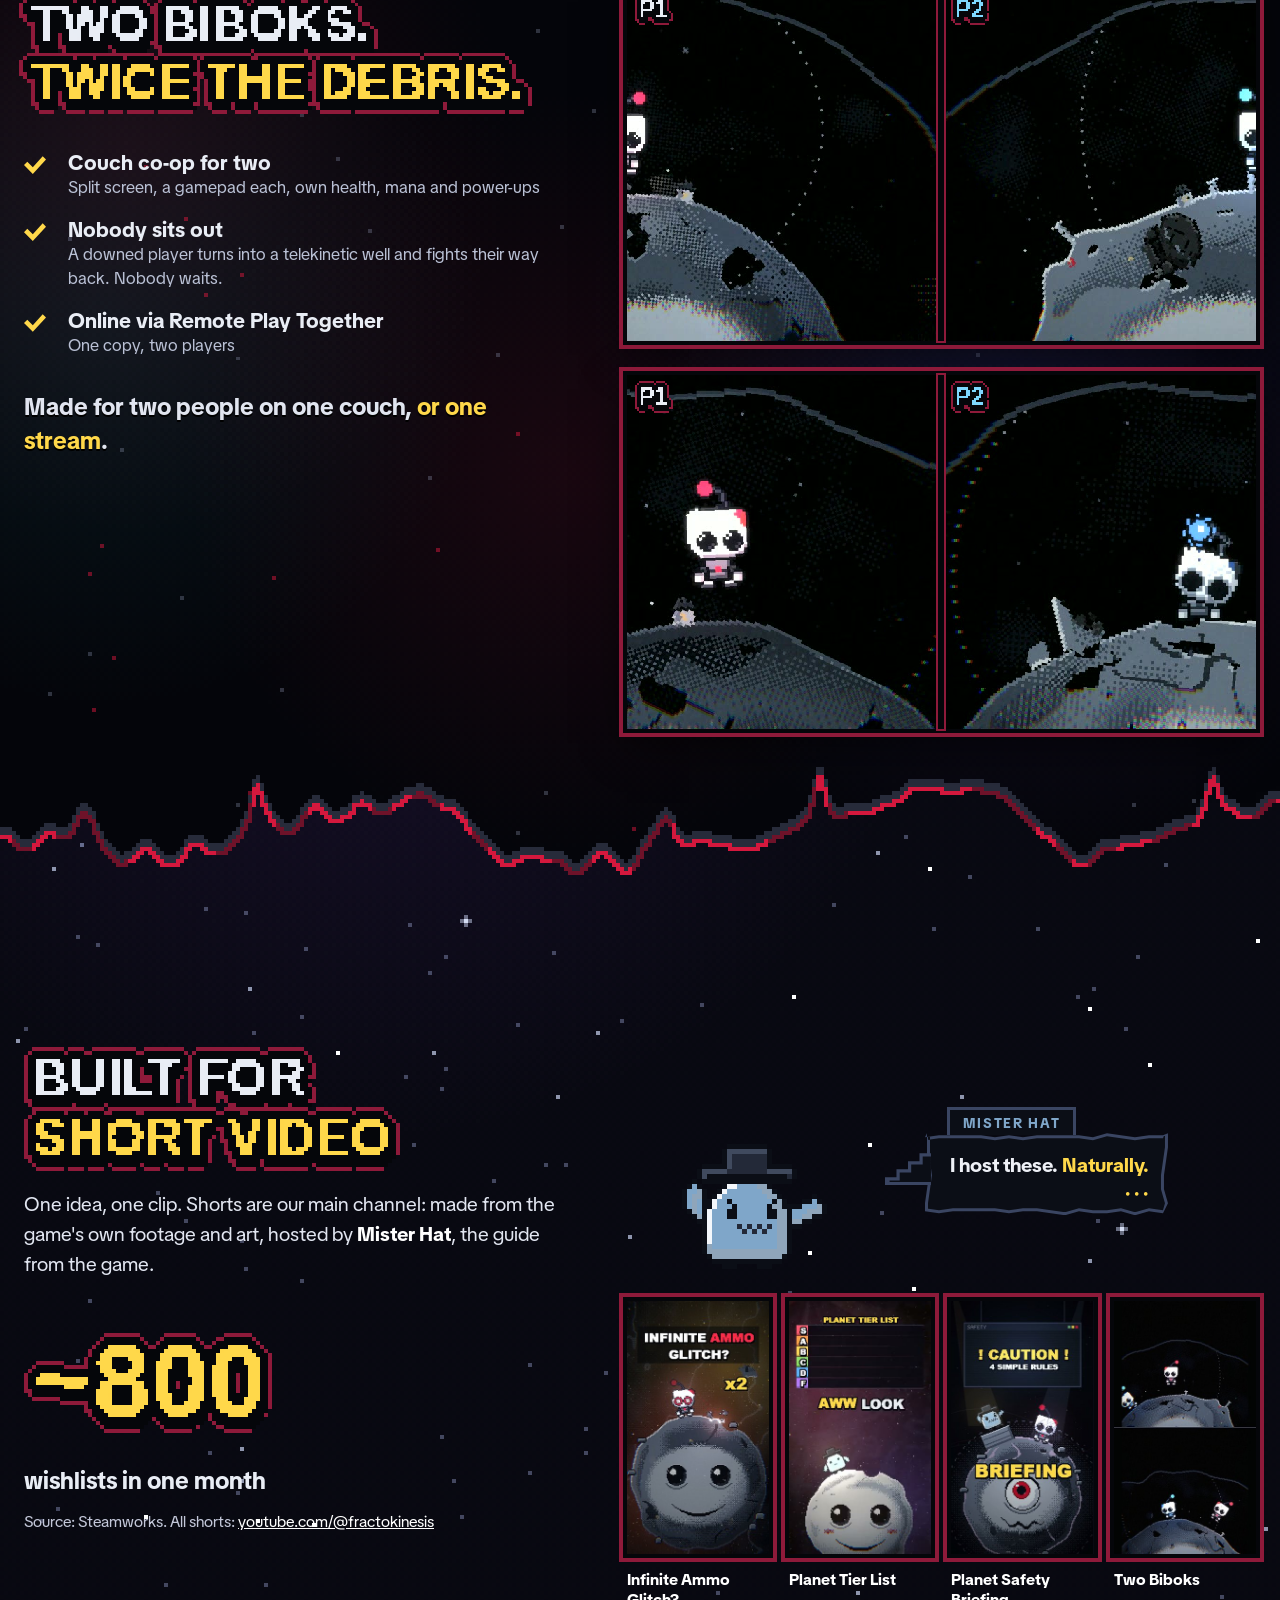
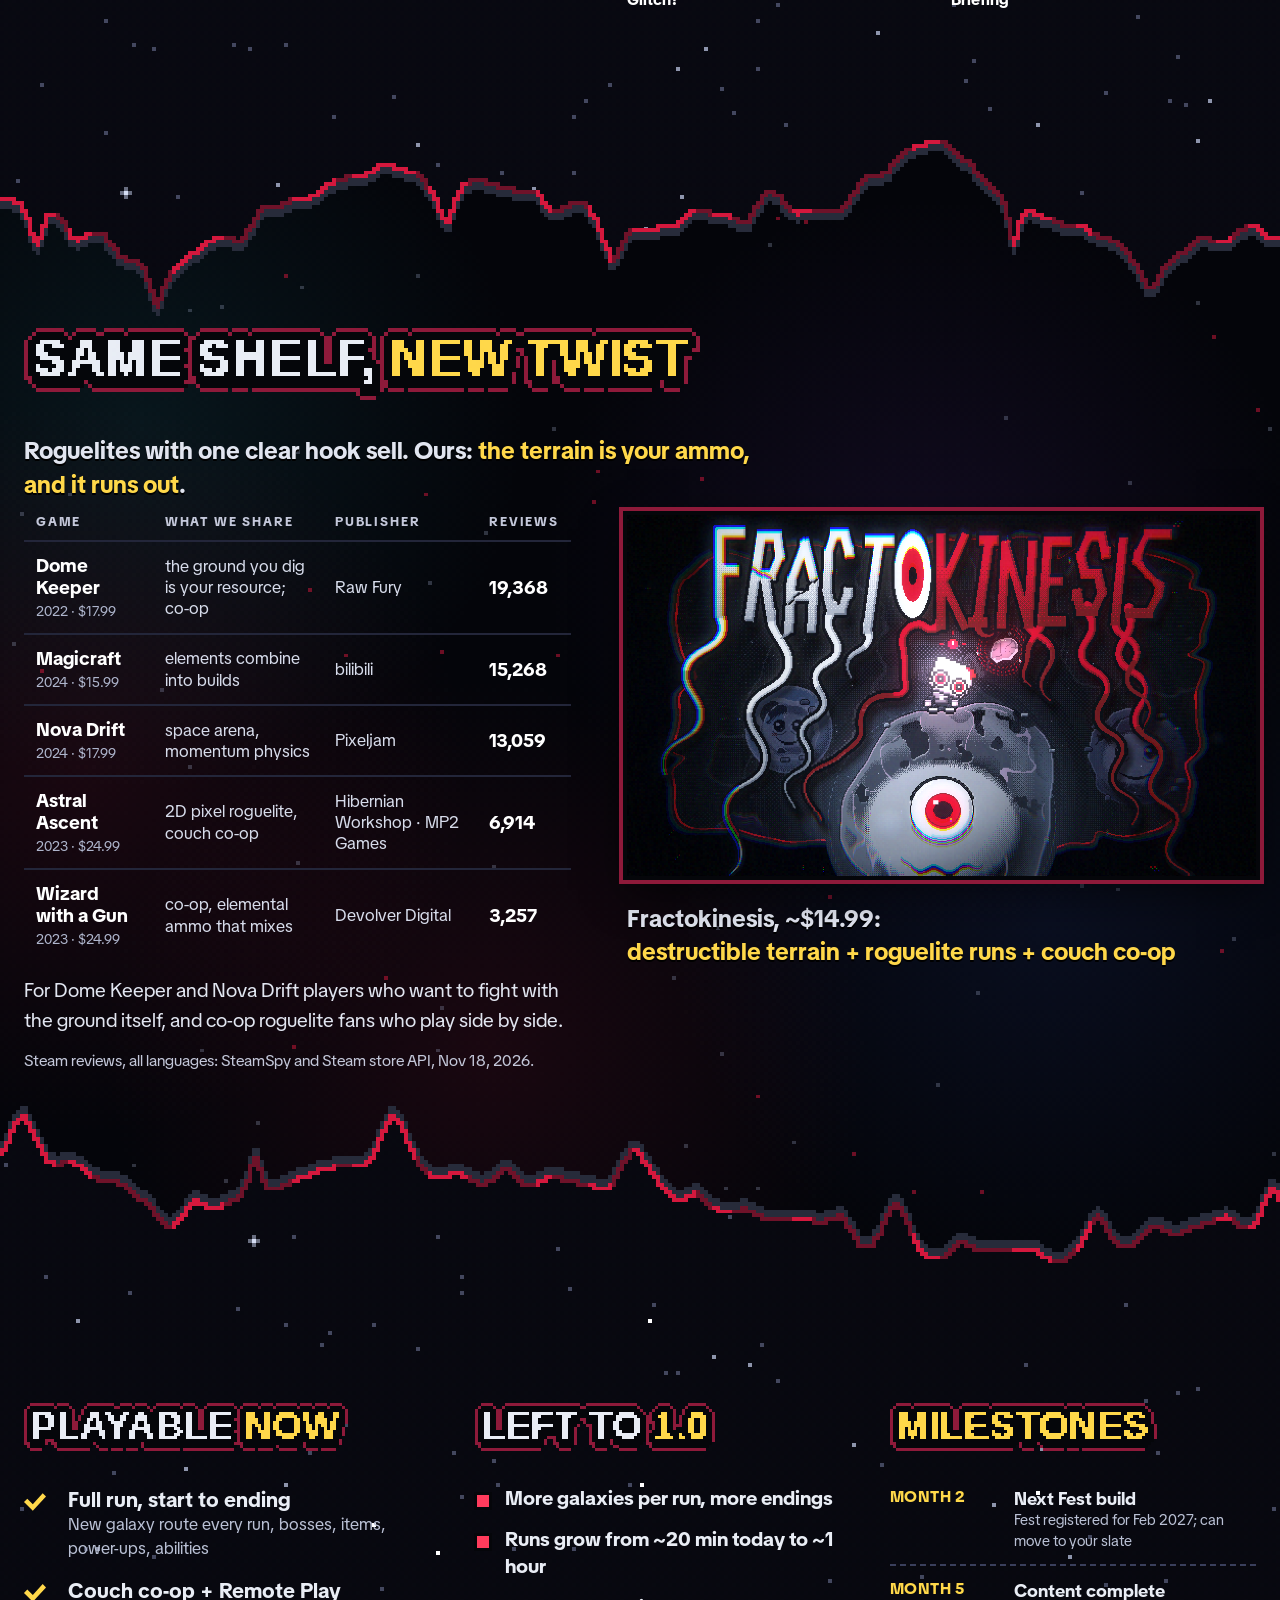
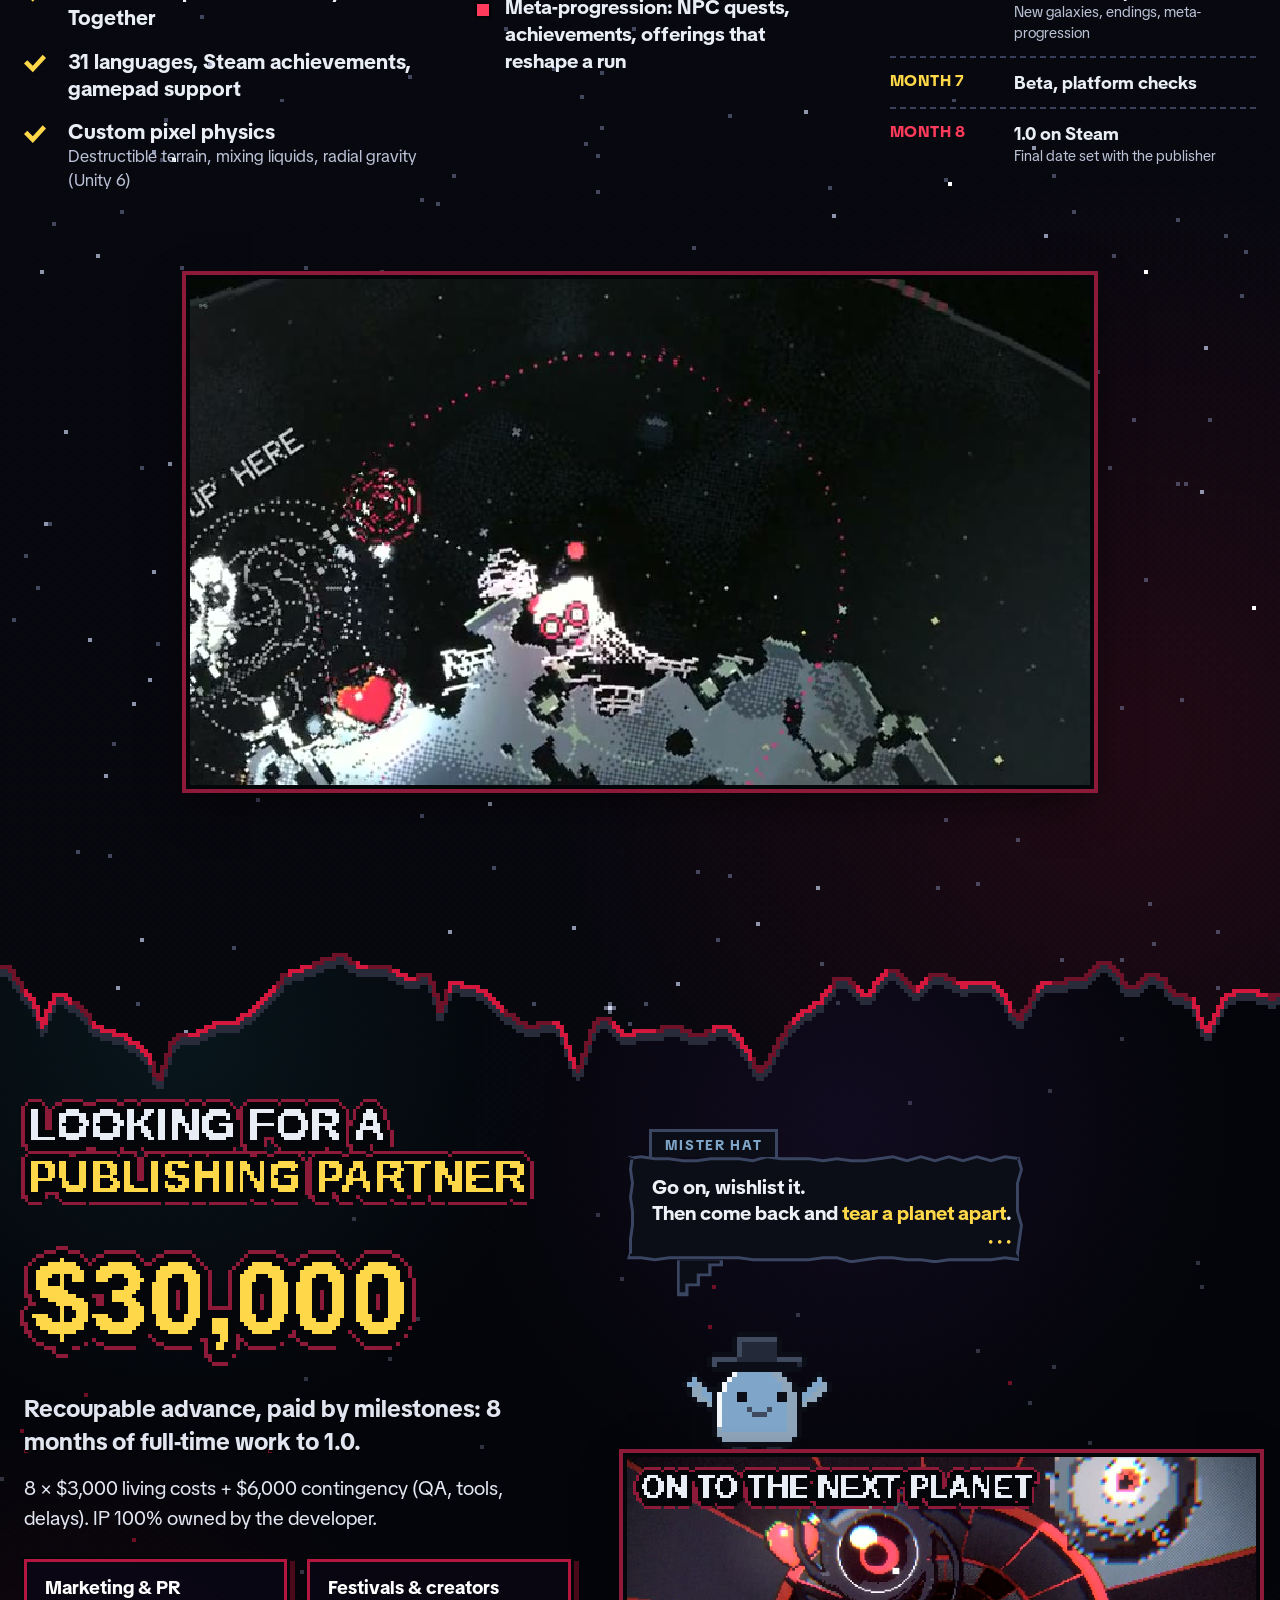
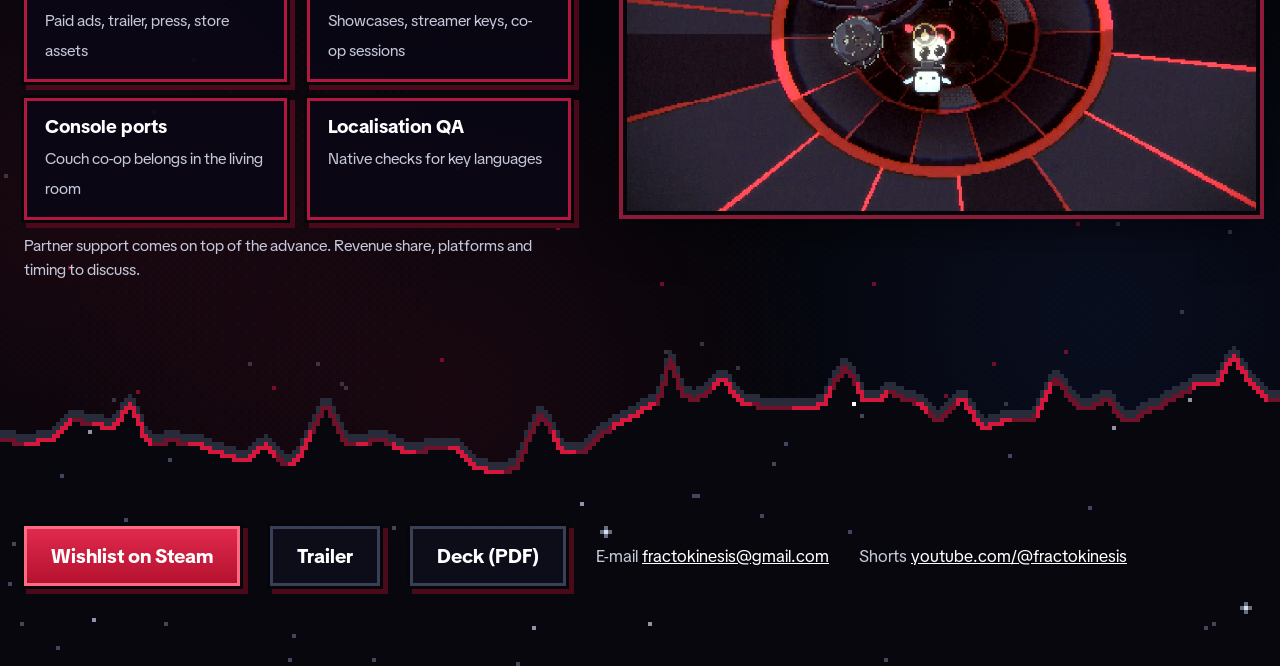
==== commit dd70fb89: "Fractokinesis: publisher pitch Co-Authored-By: Claude Opus 5.5 <noreply@anthropic.com>" ====
--- a/index.html
+++ b/index.html
@@ -27,7 +27,7 @@
 <section id="bosses" class="sec"><div class="wrap"><div class="split">
   <div class="txt"><canvas class="pxt" data-t="EVERY GALAXY|ENDS IN A *BOSS*" data-px="13" data-k="4"></canvas>
     <p>Treasure planets, caged prisoners, haggling merchants. Then a boss: <b>a moon with a grudge, or a planet trying to shake you off into the dark.</b></p>
-    <p class="kick">In the build today</p><div class="nums"><div class="num"><canvas class="pxt" data-t="*16*" data-px="17" data-k="3"></canvas><span>galaxies</span></div><div class="num"><canvas class="pxt" data-t="*140+*" data-px="17" data-k="3"></canvas><span>enemies</span></div><div class="num"><canvas class="pxt" data-t="*23*" data-px="17" data-k="3"></canvas><span>bosses</span></div><div class="num"><canvas class="pxt" data-t="*15*" data-px="17" data-k="3"></canvas><span>power-ups</span></div><div class="num"><canvas class="pxt" data-t="*36*" data-px="17" data-k="3"></canvas><span>items</span></div><div class="num"><canvas class="pxt" data-t="*18*" data-px="17" data-k="3"></canvas><span>abilities</span></div></div></div>
+    <p class="kick">In the build today</p><div class="nums"><div class="num"><canvas class="pxt" data-t="*8*" data-px="17" data-k="3"></canvas><span>galaxies</span></div><div class="num"><canvas class="pxt" data-t="*130+*" data-px="17" data-k="3"></canvas><span>enemies</span></div><div class="num"><canvas class="pxt" data-t="*12*" data-px="17" data-k="3"></canvas><span>bosses + 9 mini</span></div><div class="num"><canvas class="pxt" data-t="*15*" data-px="17" data-k="3"></canvas><span>power-ups</span></div><div class="num"><canvas class="pxt" data-t="*35*" data-px="17" data-k="3"></canvas><span>items</span></div><div class="num"><canvas class="pxt" data-t="*18*" data-px="17" data-k="3"></canvas><span>abilities</span></div></div></div>
   <div class="media2"><figure class="shot"><video class="" muted loop playsinline preload="none" data-src="assets/boss_block.mp4" poster="assets/boss_block.jpg"></video><div class="cap"><canvas class="pxt" data-t="BOSS: BLOCKHEAD" data-px="11" data-k="3"></canvas></div></figure><figure class="shot"><video class="" muted loop playsinline preload="none" data-src="assets/boss_flesh.mp4" poster="assets/boss_flesh.jpg"></video><div class="cap"><canvas class="pxt" data-t="BOSS: FLESH, THE PLANET ITSELF" data-px="11" data-k="3"></canvas></div></figure></div>
 </div></div></section>
 <section id="coop" class="sec darkband"><canvas class="dark band" data-side="band" data-pad="30" data-seed="11" data-k="4"></canvas><div class="wrap"><div class="split rev">
